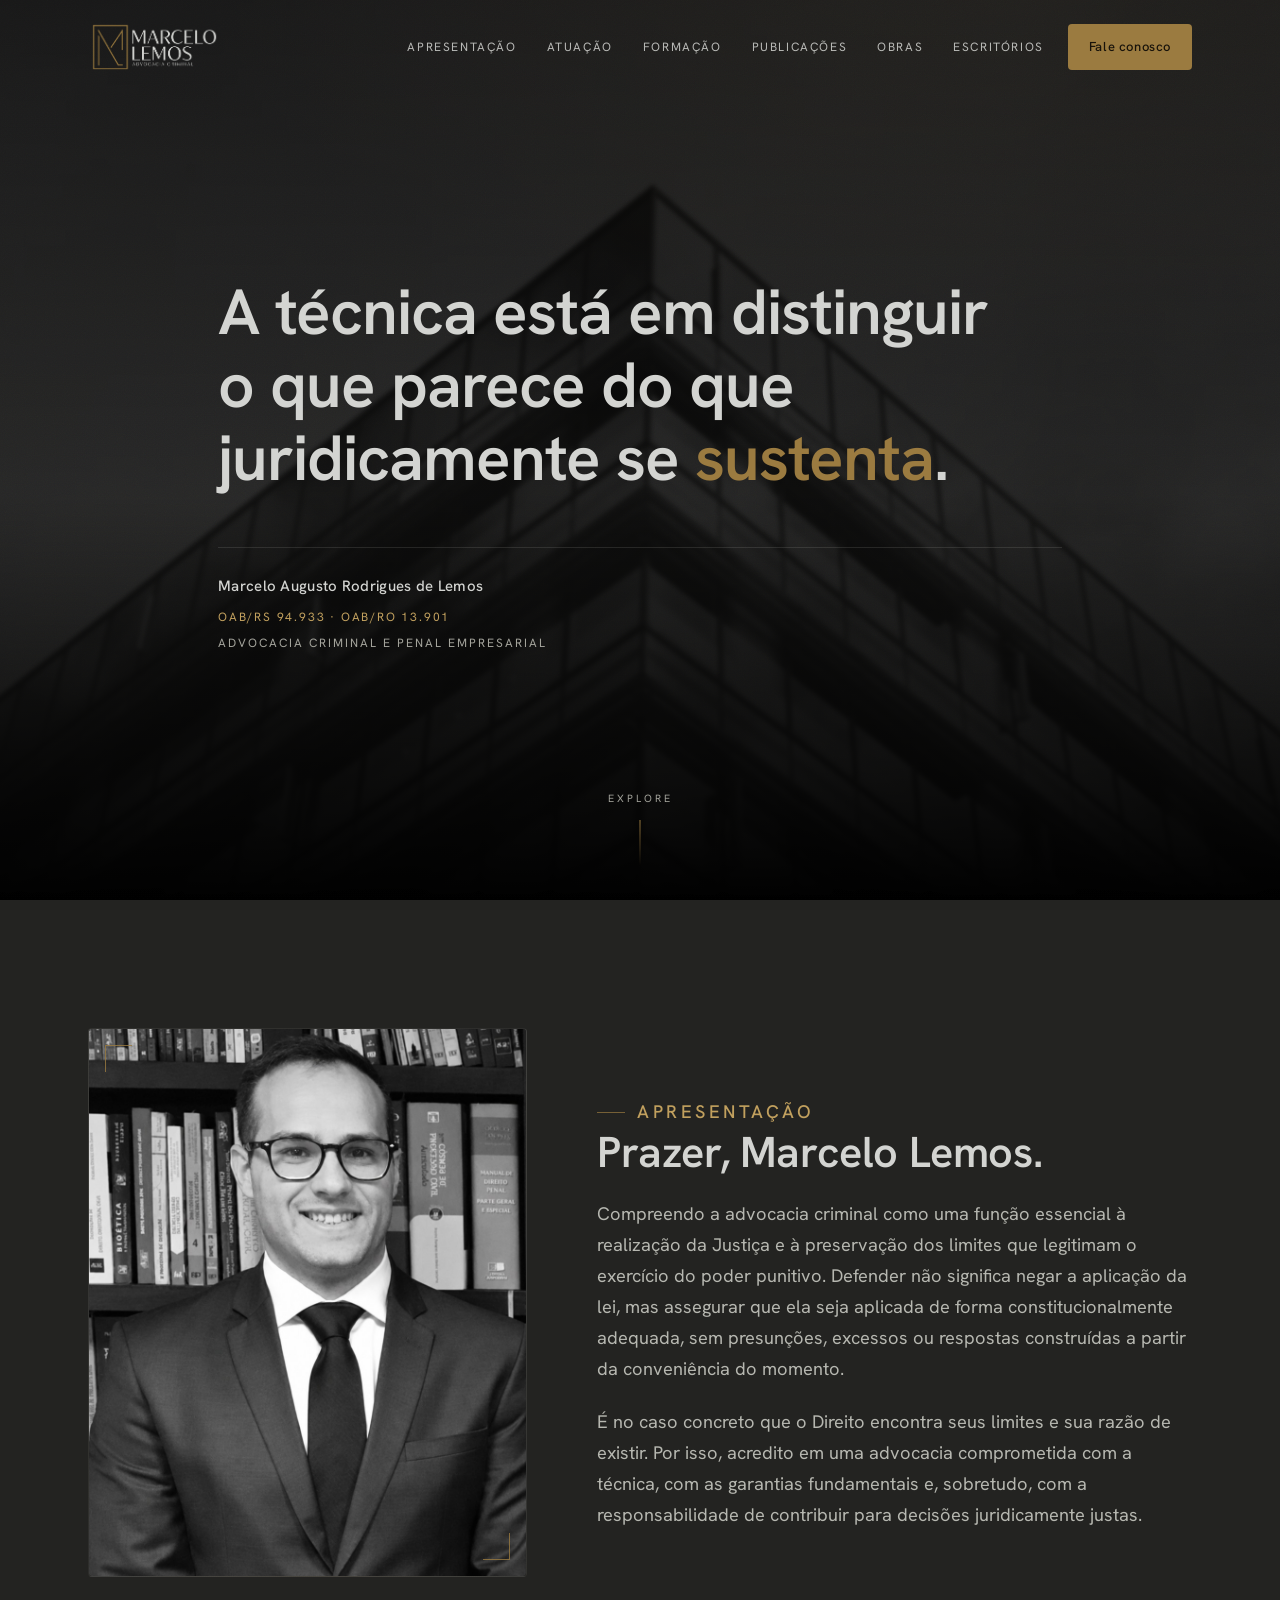
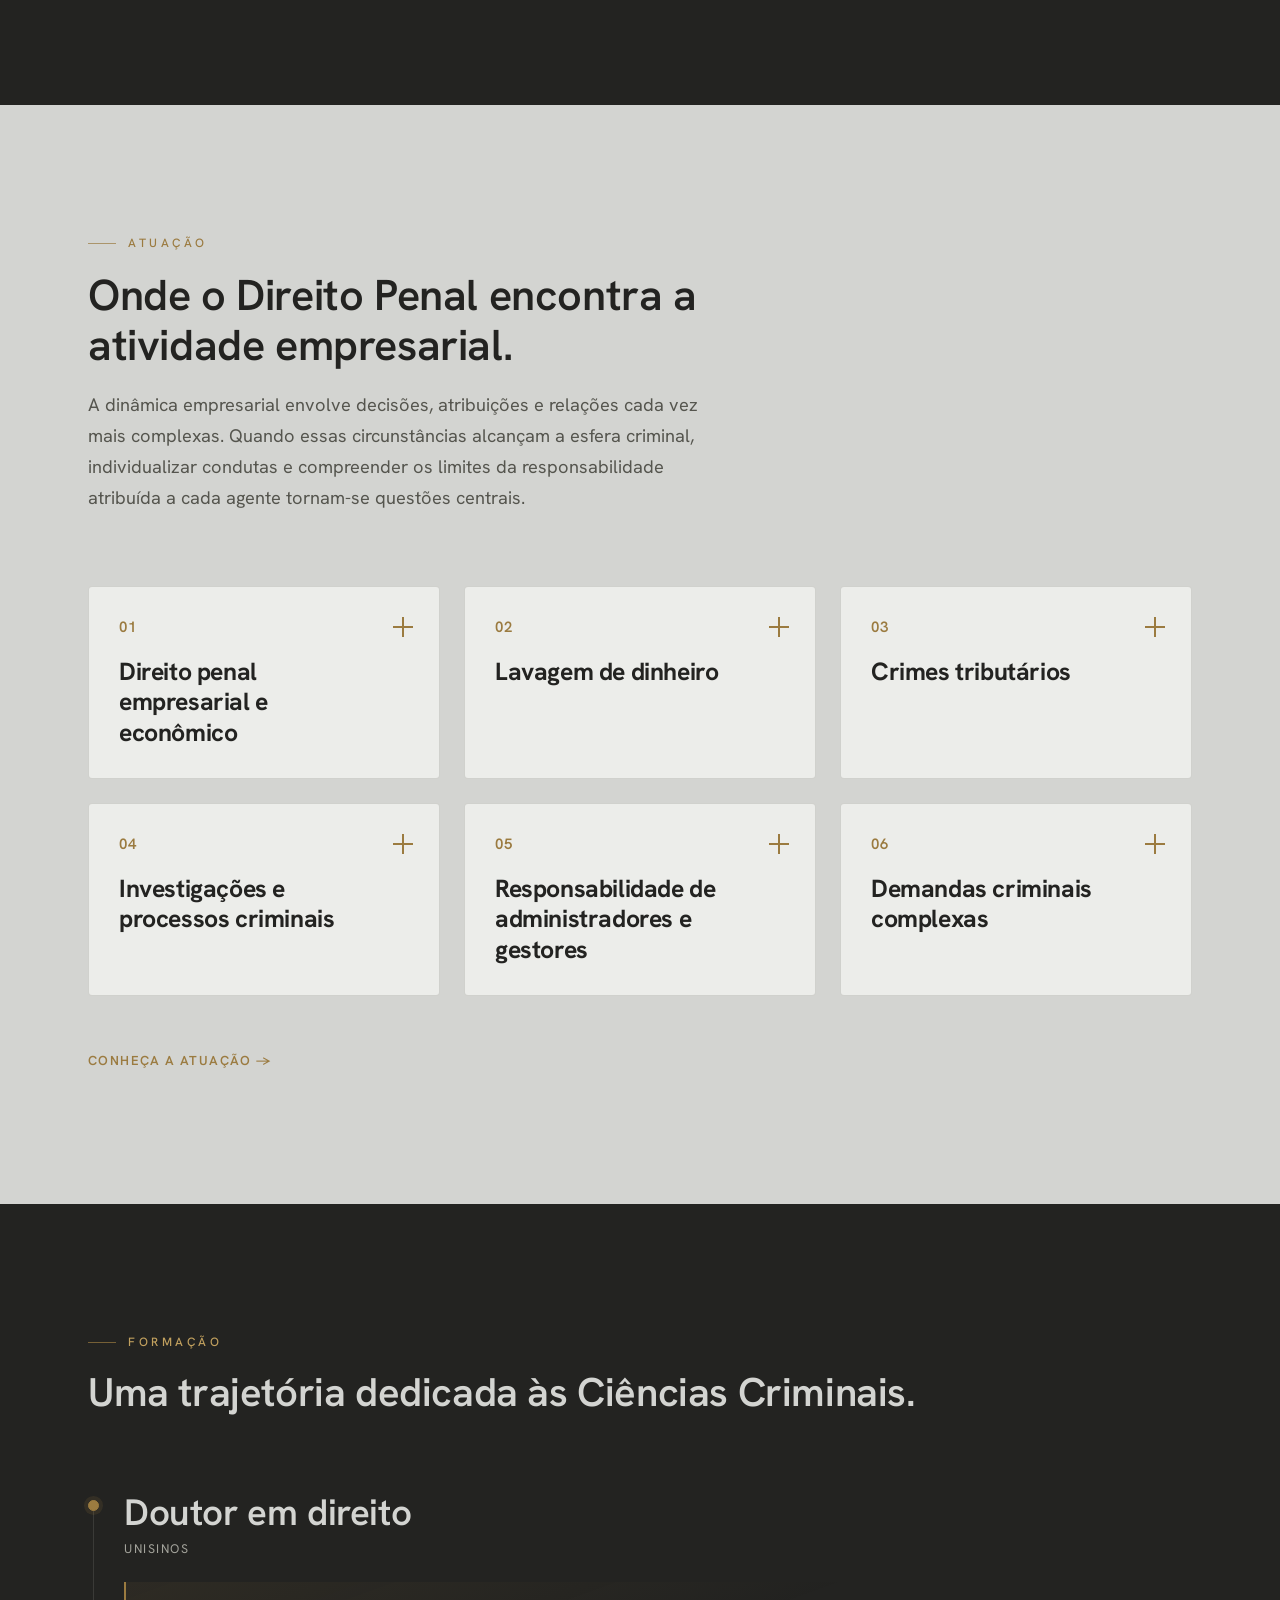
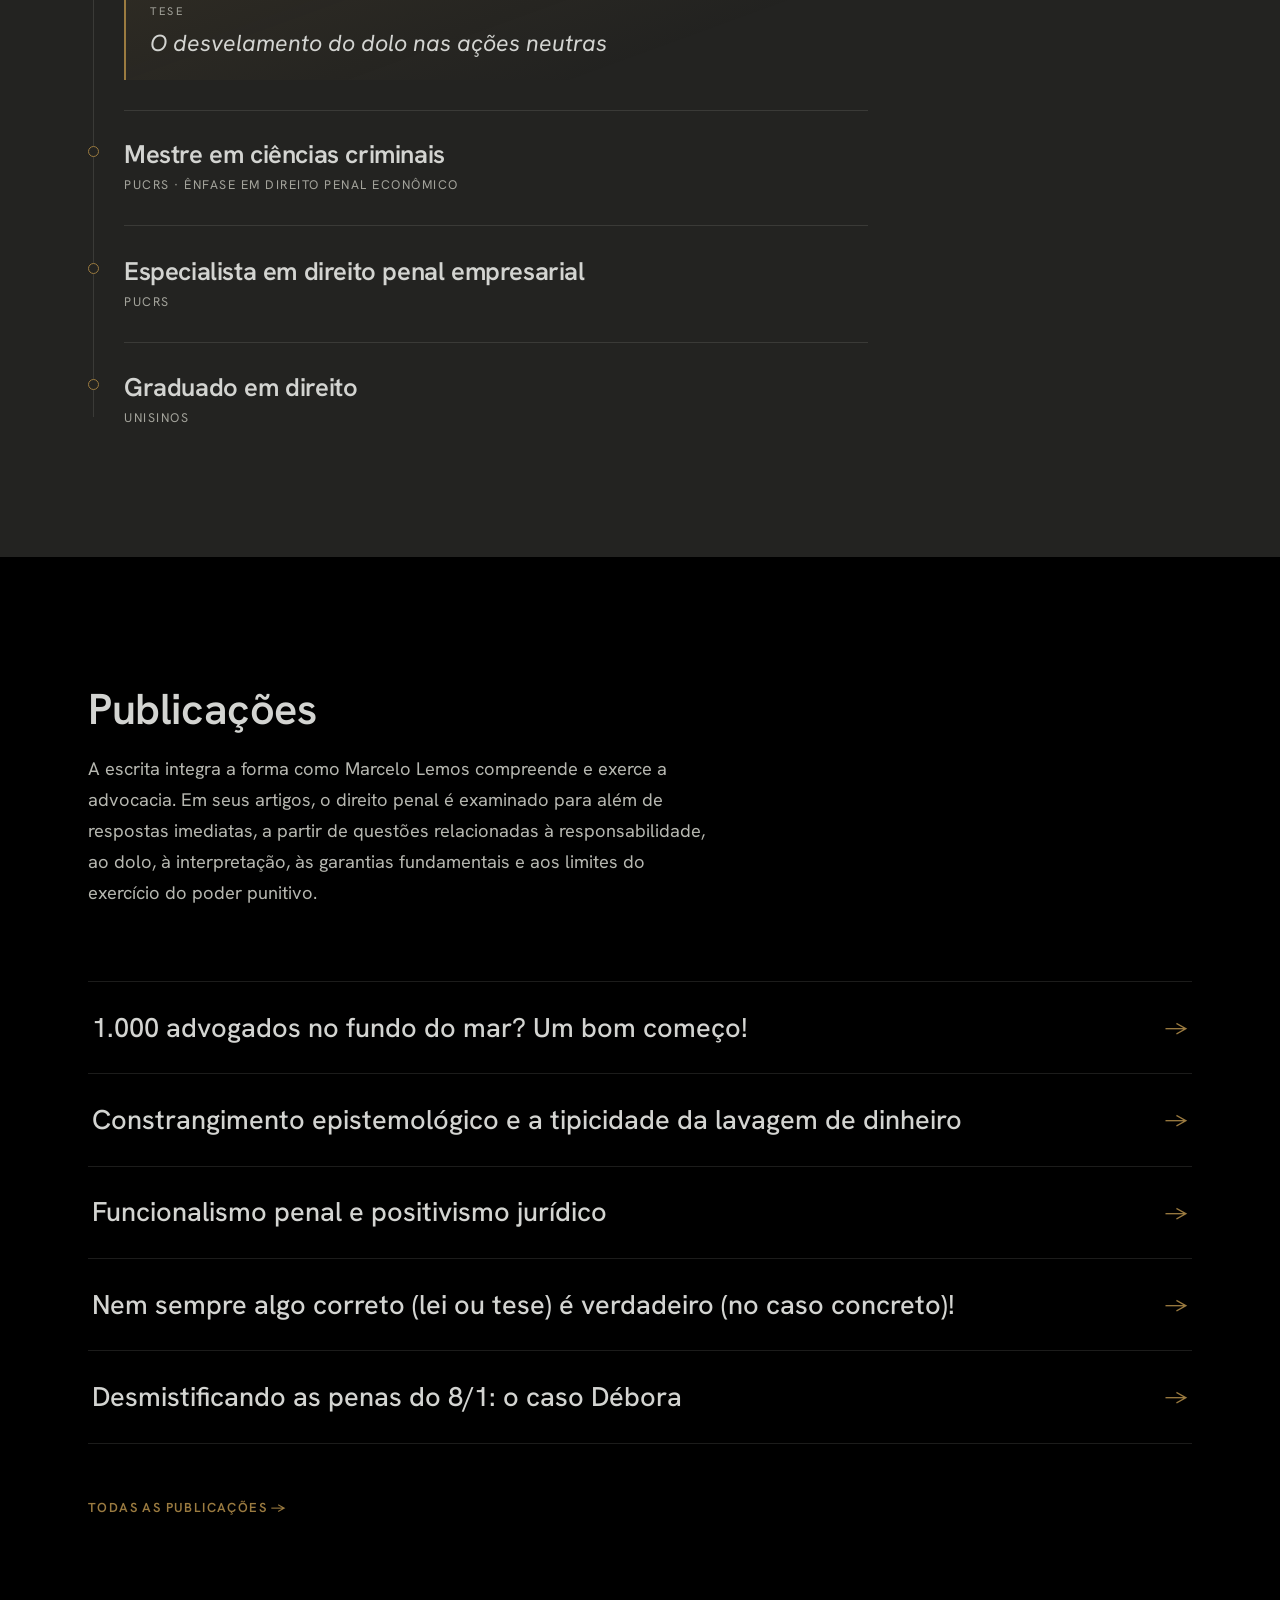
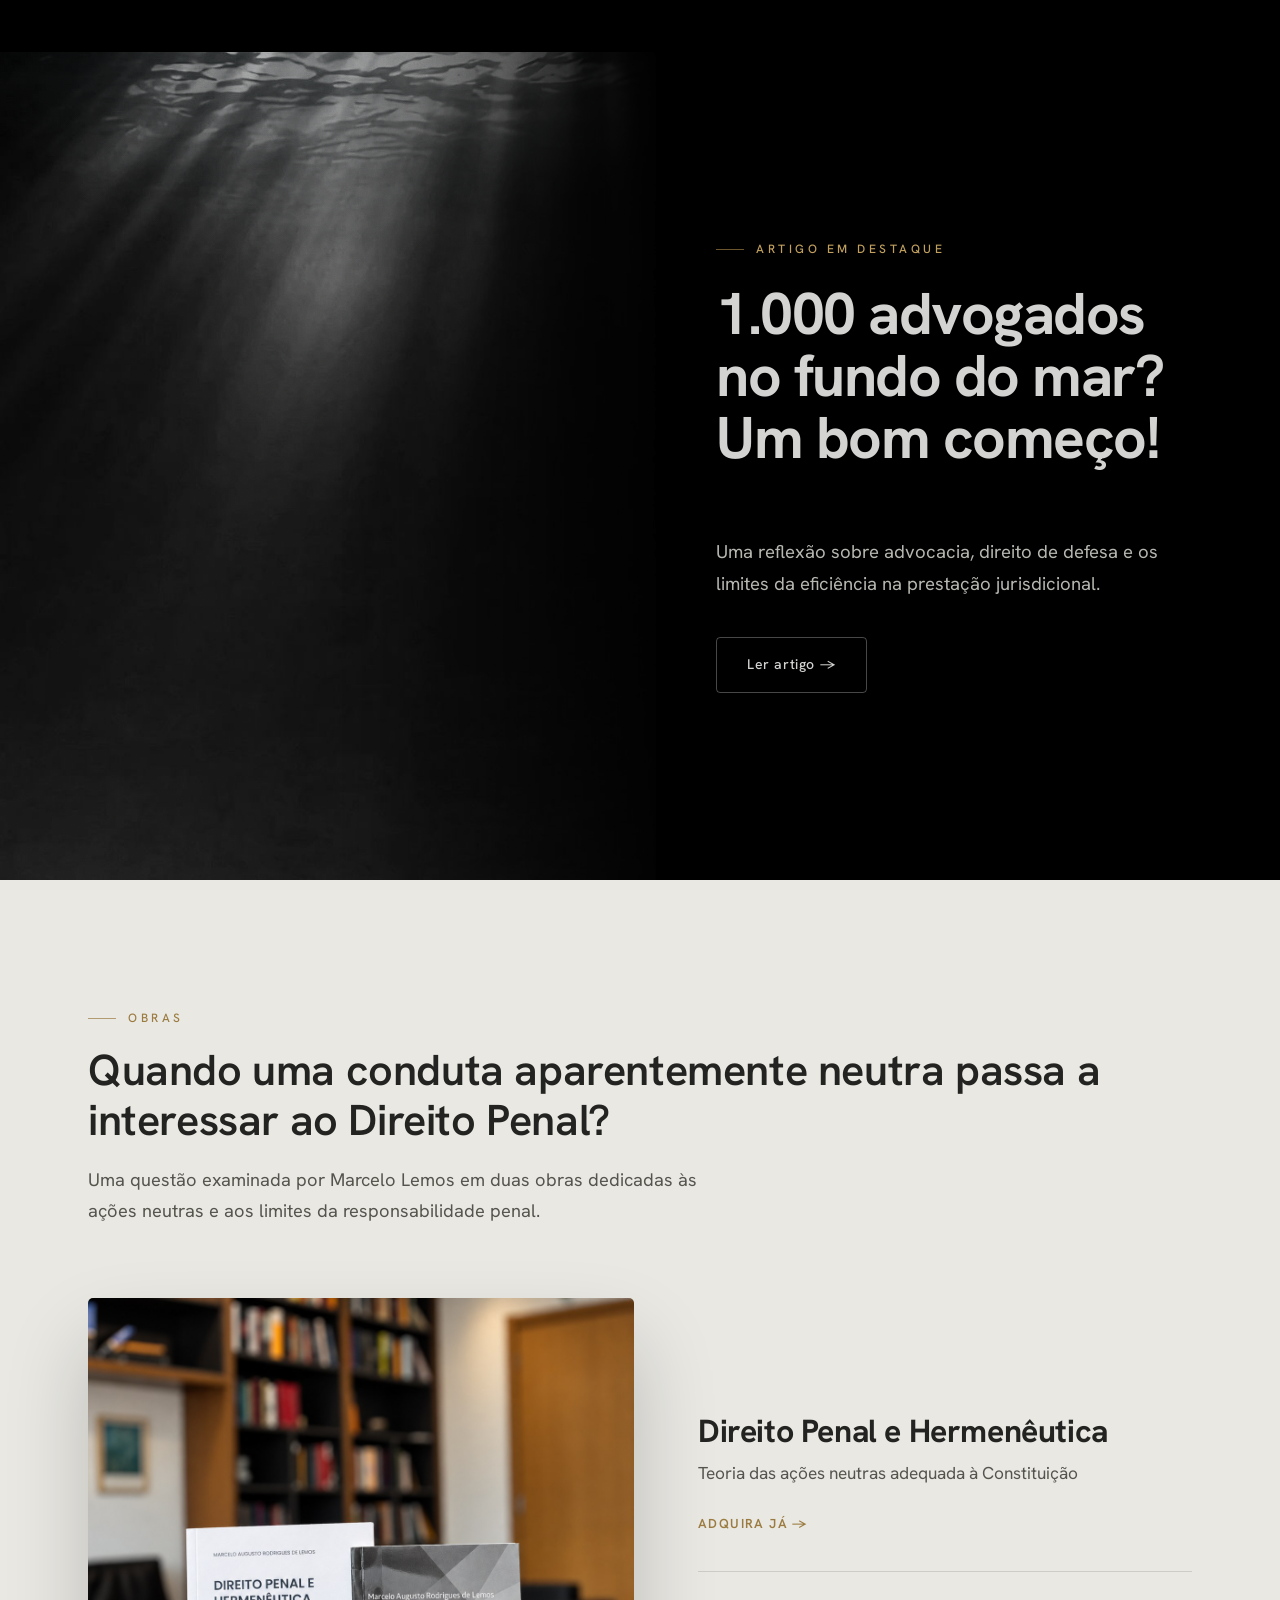
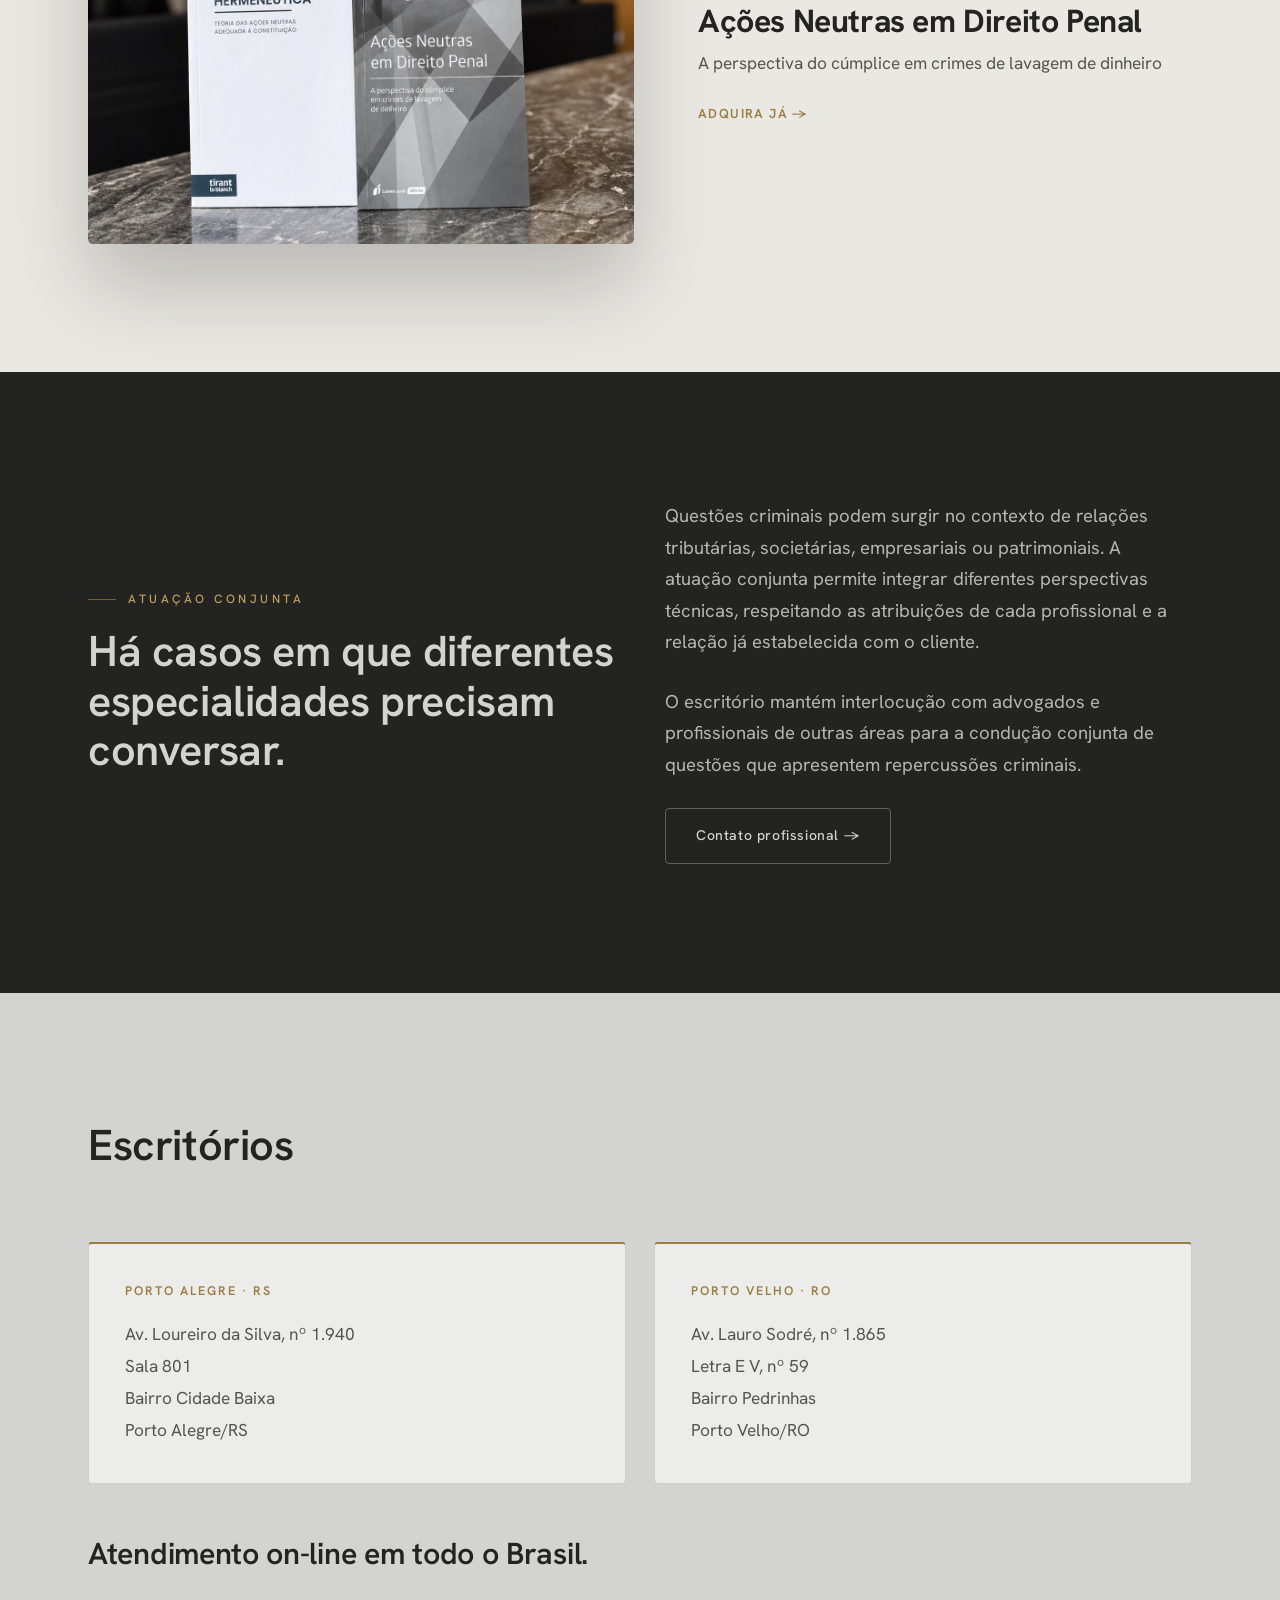
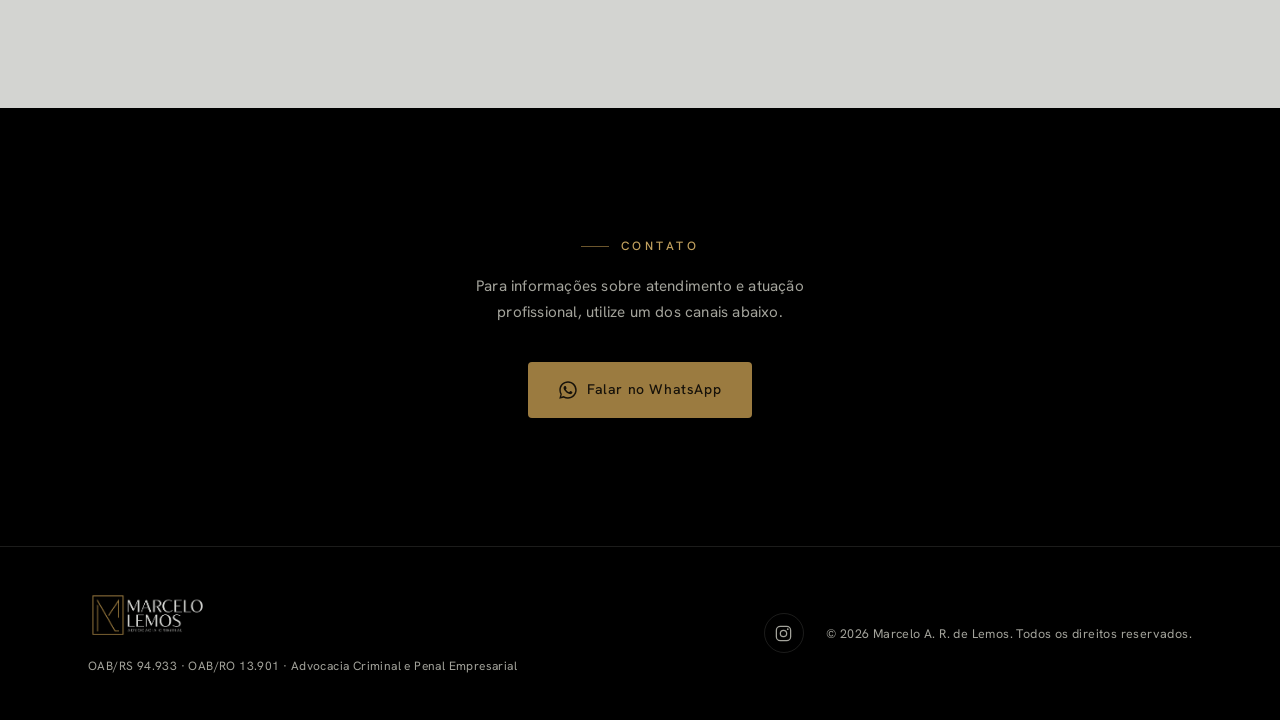
==== index.html @ 41a777de "Add Instagram button to footer on all pages Co-Authored-By: Claude Opus 4.8 <noreply@anthropic.com> " ====
<!DOCTYPE html>
<html lang="pt-BR">
<head>
  <meta charset="UTF-8" />
  <meta name="viewport" content="width=device-width, initial-scale=1.0" />
  <title>Marcelo A. R. de Lemos — Advocacia Criminal e Penal Empresarial</title>
  <meta name="description" content="Marcelo Augusto Rodrigues de Lemos — Advocacia Criminal e Penal Empresarial. OAB/RS 94.933 · OAB/RO 13.901." />
  <meta name="author" content="Marcelo Augusto Rodrigues de Lemos" />
  <meta property="og:type" content="website" />
  <meta property="og:locale" content="pt_BR" />
  <meta property="og:title" content="Marcelo A. R. de Lemos — Advocacia Criminal e Penal Empresarial" />
  <meta property="og:description" content="A técnica está em distinguir o que parece do que juridicamente se sustenta." />

  <link rel="preconnect" href="https://fonts.googleapis.com" />
  <link rel="preconnect" href="https://fonts.gstatic.com" crossorigin />
  <link href="https://fonts.googleapis.com/css2?family=Hanken+Grotesk:ital,wght@0,300;0,400;0,500;0,600;0,700;0,800;1,400;1,500&display=swap" rel="stylesheet" />
  <link rel="stylesheet" href="styles.css" />
</head>
<body>
  <a class="skip-link" href="#apresentacao">Pular para o conteúdo</a>

  <!-- HEADER -->
  <header class="site-header" id="topo" data-header>
    <div class="wrap header-inner">
      <a class="brand" href="#topo" aria-label="Marcelo A. R. de Lemos — Advocacia Criminal e Penal Empresarial">
        <img class="brand-logo" src="images/logo.png" alt="Marcelo A. R. de Lemos — Advocacia Criminal e Penal Empresarial" />
      </a>
      <nav class="site-nav" aria-label="Navegação principal">
        <a href="#apresentacao">Apresentação</a>
        <a href="#atuacao">Atuação</a>
        <a href="#formacao">Formação</a>
        <a href="#publicacoes">Publicações</a>
        <a href="#obras">Obras</a>
        <a href="#escritorios">Escritórios</a>
      </nav>
      <a class="btn btn-gold btn-sm header-cta" href="#contato">Fale conosco</a>
      <button class="nav-toggle" data-nav-toggle aria-label="Abrir menu" aria-expanded="false">
        <span></span><span></span><span></span>
      </button>
    </div>
    <nav class="mobile-nav" data-mobile-nav aria-label="Menu">
      <a href="#apresentacao">Apresentação</a>
      <a href="#atuacao">Atuação</a>
      <a href="#formacao">Formação</a>
      <a href="#publicacoes">Publicações</a>
      <a href="#obras">Obras</a>
      <a href="#escritorios">Escritórios</a>
      <a href="#contato" class="mobile-cta">Fale conosco</a>
    </nav>
  </header>

  <main>
    <!-- 01 — HOME / HERO -->
    <section class="hero">
      <div class="hero-photo" aria-hidden="true"></div>
      <div class="wrap hero-inner hero-inner--editorial">
        <h1 class="hero-title hero-phrase" data-reveal>
          A técnica está em distinguir<br />
          o que parece do que<br />
          juridicamente se <span class="accent">sustenta</span>.
        </h1>
        <div class="hero-signature" data-reveal>
          <p class="hero-name">Marcelo Augusto Rodrigues de Lemos</p>
          <p class="hero-oab">OAB/RS 94.933 · OAB/RO 13.901</p>
          <p class="hero-area">Advocacia Criminal e Penal Empresarial</p>
        </div>
      </div>
      <a class="hero-scroll" href="#apresentacao" aria-label="Rolar para baixo">
        <span>Explore</span>
        <span class="hero-scroll-line" aria-hidden="true"></span>
      </a>
    </section>

    <!-- 02 — APRESENTAÇÃO -->
    <section class="section section-dark section-apresentacao" id="apresentacao">
      <div class="wrap grid-about">
        <div class="about-media" data-reveal>
          <div class="portrait">
            <img class="portrait-img" src="images/retrato.jpg" alt="Marcelo A. R. de Lemos" loading="lazy" onerror="this.remove()" />
            <span class="portrait-mark">ML</span>
            <span class="portrait-tag">Marcelo A. R. de Lemos</span>
          </div>
        </div>
        <div class="about-copy" data-reveal>
          <p class="kicker">Apresentação</p>
          <h2>Prazer, Marcelo Lemos.</h2>
          <p>
            Compreendo a advocacia criminal como uma função essencial à realização
            da Justiça e à preservação dos limites que legitimam o exercício do poder
            punitivo. Defender não significa negar a aplicação da lei, mas assegurar
            que ela seja aplicada de forma constitucionalmente adequada, sem
            presunções, excessos ou respostas construídas a partir da conveniência do
            momento.
          </p>
          <p>
            É no caso concreto que o Direito encontra seus limites e sua razão de
            existir. Por isso, acredito em uma advocacia comprometida com a técnica,
            com as garantias fundamentais e, sobretudo, com a responsabilidade de
            contribuir para decisões juridicamente justas.
          </p>
        </div>
      </div>
    </section>

    <!-- 03 — ATUAÇÃO -->
    <section class="section section-light section-atuacao" id="atuacao">
      <div class="wrap">
        <header class="section-head" data-reveal>
          <p class="kicker">Atuação</p>
          <h2>Onde o Direito Penal encontra a atividade empresarial.</h2>
          <p class="section-intro">
            A dinâmica empresarial envolve decisões, atribuições e relações cada vez
            mais complexas. Quando essas circunstâncias alcançam a esfera criminal,
            individualizar condutas e compreender os limites da responsabilidade
            atribuída a cada agente tornam-se questões centrais.
          </p>
        </header>
        <div class="cards cards--territorios">
          <article class="card card--territorio" data-reveal>
            <button class="card-toggle" aria-expanded="false">
              <span class="card-num">01</span>
              <h3>Direito penal empresarial e econômico</h3>
              <span class="card-icon" aria-hidden="true"></span>
            </button>
            <div class="card-desc"><p>Condutas criminais que surgem no ambiente empresarial e nas relações econômicas, com atenção à individualização das responsabilidades.</p></div>
          </article>
          <article class="card card--territorio" data-reveal>
            <button class="card-toggle" aria-expanded="false">
              <span class="card-num">02</span>
              <h3>Lavagem de dinheiro</h3>
              <span class="card-icon" aria-hidden="true"></span>
            </button>
            <div class="card-desc"><p>Os limites do tipo penal e o elemento subjetivo exigidos para a imputação de ocultação ou dissimulação de ativos.</p></div>
          </article>
          <article class="card card--territorio" data-reveal>
            <button class="card-toggle" aria-expanded="false">
              <span class="card-num">03</span>
              <h3>Crimes tributários</h3>
              <span class="card-icon" aria-hidden="true"></span>
            </button>
            <div class="card-desc"><p>Repercussões penais das relações tributárias, observados os pressupostos de tipicidade e a exigibilidade do tributo.</p></div>
          </article>
          <article class="card card--territorio" data-reveal>
            <button class="card-toggle" aria-expanded="false">
              <span class="card-num">04</span>
              <h3>Investigações e processos criminais</h3>
              <span class="card-icon" aria-hidden="true"></span>
            </button>
            <div class="card-desc"><p>Acompanhamento técnico em inquéritos, investigações e ações penais, em todas as suas fases.</p></div>
          </article>
          <article class="card card--territorio" data-reveal>
            <button class="card-toggle" aria-expanded="false">
              <span class="card-num">05</span>
              <h3>Responsabilidade de administradores e gestores</h3>
              <span class="card-icon" aria-hidden="true"></span>
            </button>
            <div class="card-desc"><p>A delimitação da responsabilidade penal de quem ocupa posições de decisão e de gestão.</p></div>
          </article>
          <article class="card card--territorio" data-reveal>
            <button class="card-toggle" aria-expanded="false">
              <span class="card-num">06</span>
              <h3>Demandas criminais complexas</h3>
              <span class="card-icon" aria-hidden="true"></span>
            </button>
            <div class="card-desc"><p>Casos que exigem leitura dogmática apurada e a articulação entre diferentes áreas do Direito.</p></div>
          </article>
        </div>
        <p class="section-cta" data-reveal><a class="link-cta" href="#contato">Conheça a atuação →</a></p>
      </div>
    </section>

    <!-- 04 — FORMAÇÃO -->
    <section class="section section-dark section-formacao" id="formacao">
      <div class="wrap">
        <header class="section-head" data-reveal>
          <p class="kicker">Formação</p>
          <h2>Uma trajetória dedicada às Ciências Criminais.</h2>
        </header>
        <div class="formacao-timeline">
          <article class="fm-row fm-row--main" data-reveal>
            <span class="fm-node" aria-hidden="true"></span>
            <div class="fm-content">
              <h3>Doutor em direito</h3>
              <p class="fm-inst">Unisinos</p>
              <div class="fm-tese">
                <span class="fm-tese-label">Tese</span>
                <p>O desvelamento do dolo nas ações neutras</p>
              </div>
            </div>
          </article>
          <article class="fm-row" data-reveal>
            <span class="fm-node" aria-hidden="true"></span>
            <div class="fm-content">
              <h3>Mestre em ciências criminais</h3>
              <p class="fm-inst">PUCRS · Ênfase em direito penal econômico</p>
            </div>
          </article>
          <article class="fm-row" data-reveal>
            <span class="fm-node" aria-hidden="true"></span>
            <div class="fm-content">
              <h3>Especialista em direito penal empresarial</h3>
              <p class="fm-inst">PUCRS</p>
            </div>
          </article>
          <article class="fm-row" data-reveal>
            <span class="fm-node" aria-hidden="true"></span>
            <div class="fm-content">
              <h3>Graduado em direito</h3>
              <p class="fm-inst">Unisinos</p>
            </div>
          </article>
        </div>
      </div>
    </section>

    <!-- 05 — PUBLICAÇÕES -->
    <section class="section section-black section-publicacoes" id="publicacoes">
      <div class="wrap">
        <header class="section-head section-head--wide" data-reveal>
          <h2>Publicações</h2>
          <p class="section-intro">
            A escrita integra a forma como Marcelo Lemos compreende e exerce a
            advocacia. Em seus artigos, o direito penal é examinado para além de
            respostas imediatas, a partir de questões relacionadas à responsabilidade,
            ao dolo, à interpretação, às garantias fundamentais e aos limites do
            exercício do poder punitivo.
          </p>
        </header>
        <ul class="pub-list" data-reveal>
          <li>
            <a href="leitura.html?a=fundo-do-mar">
              <span class="pub-title">1.000 advogados no fundo do mar? Um bom começo!</span>
              <span class="pub-arrow" aria-hidden="true">→</span>
            </a>
          </li>
          <li>
            <a href="artigo.html">
              <span class="pub-title">Constrangimento epistemológico e a tipicidade da lavagem de dinheiro</span>
              <span class="pub-arrow" aria-hidden="true">→</span>
            </a>
          </li>
          <li>
            <a href="leitura.html?a=funcionalismo">
              <span class="pub-title">Funcionalismo penal e positivismo jurídico</span>
              <span class="pub-arrow" aria-hidden="true">→</span>
            </a>
          </li>
          <li>
            <a href="leitura.html?a=verdade-caso-concreto">
              <span class="pub-title">Nem sempre algo correto (lei ou tese) é verdadeiro (no caso concreto)!</span>
              <span class="pub-arrow" aria-hidden="true">→</span>
            </a>
          </li>
          <li>
            <a href="leitura.html?a=penas-8-1">
              <span class="pub-title">Desmistificando as penas do 8/1: o caso Débora</span>
              <span class="pub-arrow" aria-hidden="true">→</span>
            </a>
          </li>
        </ul>
        <p class="section-cta" data-reveal><a class="link-cta" href="publicacoes.html">Todas as publicações →</a></p>
      </div>
    </section>

    <!-- 06 — ARTIGO EM DESTAQUE -->
    <section class="deepsea" id="artigo-destaque" aria-label="Artigo em destaque">
      <div class="deepsea-photo" aria-hidden="true"></div>
      <div class="deepsea-grain" aria-hidden="true"></div>
      <div class="deepsea-content">
        <div class="deepsea-inner">
          <p class="kicker" data-reveal>Artigo em destaque</p>
          <h2 class="deepsea-title" data-reveal>
            1.000 advogados<br />no fundo do mar?<br />Um bom começo!
          </h2>
          <p class="deepsea-authors" data-reveal>Marcelo Augusto Rodrigues de Lemos · Lenio Luiz Streck</p>
          <p class="deepsea-text" data-reveal>
            Uma reflexão sobre advocacia, direito de defesa e os limites da eficiência
            na prestação jurisdicional.
          </p>
          <a class="btn btn-outline-light" href="leitura.html?a=fundo-do-mar" data-reveal>Ler artigo →</a>
        </div>
      </div>
    </section>

    <!-- 07 — OBRAS -->
    <section class="section section-obras" id="obras">
      <div class="wrap">
        <header class="section-head" data-reveal>
          <p class="kicker">Obras</p>
          <h2>Quando uma conduta aparentemente neutra passa a interessar ao Direito Penal?</h2>
          <p class="section-intro">
            Uma questão examinada por Marcelo Lemos em duas obras dedicadas às ações
            neutras e aos limites da responsabilidade penal.
          </p>
        </header>
        <div class="obras-feature">
          <div class="obras-photo" data-reveal>
            <img src="images/obras.jpg" alt="Livros de Marcelo Lemos: Direito Penal e Hermenêutica e Ações Neutras em Direito Penal" loading="lazy" />
          </div>
          <div class="obras-books" data-reveal>
            <article class="obra-item">
              <h3>Direito Penal e Hermenêutica</h3>
              <p class="obra-sub">Teoria das ações neutras adequada à Constituição</p>
              <a class="link-cta" href="#contato">Adquira já →</a>
            </article>
            <article class="obra-item">
              <h3>Ações Neutras em Direito Penal</h3>
              <p class="obra-sub">A perspectiva do cúmplice em crimes de lavagem de dinheiro</p>
              <a class="link-cta" href="#contato">Adquira já →</a>
            </article>
          </div>
        </div>
      </div>
    </section>

    <!-- 08 — ATUAÇÃO CONJUNTA -->
    <section class="section section-dark section-conjunta" id="atuacao-conjunta">
      <div class="wrap parcerias-inner">
        <div data-reveal>
          <p class="kicker">Atuação conjunta</p>
          <h2>Há casos em que diferentes especialidades precisam conversar.</h2>
        </div>
        <div class="parcerias-copy" data-reveal>
          <p>
            Questões criminais podem surgir no contexto de relações tributárias,
            societárias, empresariais ou patrimoniais. A atuação conjunta permite
            integrar diferentes perspectivas técnicas, respeitando as atribuições de
            cada profissional e a relação já estabelecida com o cliente.
          </p>
          <p>
            O escritório mantém interlocução com advogados e profissionais de outras
            áreas para a condução conjunta de questões que apresentem repercussões
            criminais.
          </p>
          <a class="btn btn-outline-light" href="#contato">Contato profissional →</a>
        </div>
      </div>
    </section>

    <!-- 09 — ESCRITÓRIOS -->
    <section class="section section-light section-escritorios" id="escritorios">
      <div class="wrap">
        <header class="section-head" data-reveal>
          <h2>Escritórios</h2>
        </header>
        <div class="escritorios-grid">
          <article class="escritorio" data-reveal>
            <p class="escritorio-city">Porto Alegre · RS</p>
            <address>
              Av. Loureiro da Silva, nº 1.940<br />
              Sala 801<br />
              Bairro Cidade Baixa<br />
              Porto Alegre/RS
            </address>
          </article>
          <article class="escritorio" data-reveal>
            <p class="escritorio-city">Porto Velho · RO</p>
            <address>
              Av. Lauro Sodré, nº 1.865<br />
              Letra E V, nº 59<br />
              Bairro Pedrinhas<br />
              Porto Velho/RO
            </address>
          </article>
        </div>
        <p class="escritorios-online" data-reveal>Atendimento on-line em todo o Brasil.</p>
      </div>
    </section>

    <!-- 10 — CONTATO -->
    <section class="section section-black section-contato" id="contato">
      <div class="wrap contato-final">
        <p class="kicker" data-reveal>Contato</p>
        <p class="contato-frase" data-reveal>
          Para informações sobre atendimento e atuação profissional, utilize um dos
          canais abaixo.
        </p>
        <a class="btn btn-gold btn-whatsapp" href="#" data-reveal>
          <svg viewBox="0 0 32 32" fill="currentColor" aria-hidden="true"><path d="M16 .5C7.44.5.5 7.44.5 16c0 2.82.74 5.57 2.15 8L.36 31.64l7.83-2.05A15.44 15.44 0 0 0 16 31.5C24.56 31.5 31.5 24.56 31.5 16S24.56.5 16 .5Zm0 28.34c-2.46 0-4.87-.66-6.98-1.9l-.5-.3-4.64 1.22 1.24-4.53-.33-.52A12.8 12.8 0 0 1 3.16 16c0-7.08 5.76-12.84 12.84-12.84 3.43 0 6.65 1.34 9.08 3.76A12.76 12.76 0 0 1 28.84 16c0 7.08-5.76 12.84-12.84 12.84Zm7.04-9.62c-.39-.19-2.28-1.12-2.63-1.25-.35-.13-.61-.19-.87.2-.26.38-1 1.24-1.22 1.5-.22.25-.45.29-.83.1-.39-.2-1.63-.6-3.1-1.92-1.15-1.02-1.92-2.29-2.15-2.67-.22-.39-.02-.6.17-.79.18-.17.39-.45.58-.68.2-.23.26-.39.39-.65.13-.26.06-.49-.03-.68-.1-.19-.87-2.1-1.19-2.87-.31-.75-.63-.65-.87-.66l-.74-.01c-.26 0-.68.1-1.03.48-.35.39-1.35 1.32-1.35 3.22s1.38 3.74 1.58 4c.19.26 2.72 4.15 6.59 5.82.92.4 1.64.63 2.2.81.92.29 1.76.25 2.42.15.74-.11 2.28-.93 2.6-1.83.32-.9.32-1.67.23-1.83-.09-.16-.35-.26-.74-.45Z"/></svg>
          Falar no WhatsApp
        </a>
      </div>
    </section>
  </main>

  <footer class="site-footer">
    <div class="wrap footer-inner">
      <div class="footer-brand">
        <img class="footer-logo" src="images/logo.png" alt="Marcelo A. R. de Lemos — Advocacia Criminal e Penal Empresarial" />
        <p class="footer-role">OAB/RS 94.933 · OAB/RO 13.901 · Advocacia Criminal e Penal Empresarial</p>
      </div>
      <div class="footer-meta">
        <a class="footer-ig" href="#" aria-label="Instagram" target="_blank" rel="noopener">
          <svg viewBox="0 0 24 24" fill="none" stroke="currentColor" stroke-width="1.6"><rect x="3" y="3" width="18" height="18" rx="5"/><circle cx="12" cy="12" r="4"/><circle cx="17.4" cy="6.6" r="1.1" fill="currentColor" stroke="none"/></svg>
        </a>
        <p class="footer-legal">© <span id="ano"></span> Marcelo A. R. de Lemos. Todos os direitos reservados.</p>
      </div>
    </div>
  </footer>

  <script src="main.js"></script>
</body>
</html>
---- styles.css ----
/* ===========================================================
   Marcelo A. R. de Lemos — Advocacia Criminal
   Dark editorial / luxury legal landing
   =========================================================== */

:root {
  /* Paleta da marca: #000000 #232321 #343432 #a3a39b #d3d4d1 + dourado #9b7b40 */
  --black: #000000;
  --bg: #232321;
  --bg-2: #1b1b19;
  --panel: #343432;
  --cream: #d3d4d1;       /* fundo das seções claras */
  --cream-2: #c6c7c3;
  --card-light: #ecedea;  /* cards sobre fundo claro */
  --ink: #232321;         /* texto sobre claro */
  --ink-soft: #55554e;    /* texto secundário sobre claro */
  --gold: #9b7b40;
  --gold-soft: #c1a05e;
  --on-dark: #d3d4d1;     /* texto/títulos sobre escuro */
  --on-dark-2: #b6b7b0;   /* corpo de texto sobre escuro */
  --on-dark-mut: #a3a39b; /* rótulos/secundário sobre escuro */
  --line-d: rgba(211, 212, 209, 0.13);
  --line-l: rgba(35, 35, 33, 0.14);

  /* Substituta gratuita próxima da Codec Pro — trocar por Codec Pro quando licenciada */
  --serif: "Hanken Grotesk", system-ui, -apple-system, Segoe UI, Roboto, sans-serif;
  --body: "Hanken Grotesk", system-ui, -apple-system, Segoe UI, Roboto, sans-serif;
  --ui: "Hanken Grotesk", system-ui, -apple-system, Segoe UI, Roboto, sans-serif;

  --wrap: 1160px;
  --radius: 4px;
  --ease: cubic-bezier(0.22, 1, 0.36, 1);
}

* { box-sizing: border-box; }
html { scroll-behavior: smooth; }
body {
  margin: 0;
  font-family: var(--body);
  background: var(--cream);
  color: var(--ink);
  line-height: 1.7;
  font-size: 18px;
  -webkit-font-smoothing: antialiased;
  text-rendering: optimizeLegibility;
}
img { max-width: 100%; display: block; }

h1, h2, h3 { font-family: var(--serif); font-weight: 700; line-height: 1.1; margin: 0; letter-spacing: -0.4px; }

a { color: inherit; text-decoration: none; }

.wrap { width: 100%; max-width: var(--wrap); margin: 0 auto; padding-inline: 28px; }

.skip-link { position: absolute; left: -999px; top: 0; background: var(--gold); color: #1a1200; padding: 10px 16px; z-index: 200; font-family: var(--ui); }
.skip-link:focus { left: 8px; top: 8px; }

.kicker {
  font-family: var(--ui); font-size: 12px; font-weight: 500;
  letter-spacing: 3.5px; text-transform: uppercase; color: var(--gold);
  margin: 0 0 18px; display: flex; align-items: center; gap: 12px;
}
.kicker::before { content: ""; width: 28px; height: 1px; background: var(--gold); opacity: 0.7; }

/* ---------- Buttons ---------- */
.btn {
  display: inline-flex; align-items: center; justify-content: center;
  font-family: var(--ui); font-weight: 500; font-size: 14px; letter-spacing: 0.6px;
  padding: 15px 30px; border-radius: var(--radius); cursor: pointer;
  border: 1px solid transparent; transition: all 0.25s var(--ease); white-space: nowrap;
}
.btn-sm { padding: 11px 20px; font-size: 13px; }
.btn-gold { background: var(--gold); color: #17120a; }
.btn-gold:hover { background: var(--gold-soft); transform: translateY(-2px); }
.btn-outline-light { border-color: rgba(255, 255, 255, 0.28); color: var(--on-dark); }
.btn-outline-light:hover { border-color: var(--gold); color: var(--on-dark); }
.btn-outline-dark { border-color: var(--ink); color: var(--ink); }
.btn-outline-dark:hover { background: var(--ink); color: var(--cream); }

/* ---------- Header ---------- */
.site-header {
  position: fixed; top: 0; left: 0; right: 0; z-index: 100;
  transition: background 0.3s var(--ease), border-color 0.3s var(--ease), padding 0.3s var(--ease);
  border-bottom: 1px solid transparent;
}
.site-header[data-scrolled] {
  background: rgba(20, 20, 19, 0.86);
  backdrop-filter: blur(12px);
  border-bottom-color: var(--line-d);
}
.header-inner { display: flex; align-items: center; gap: 24px; padding-block: 20px; }
.site-header[data-scrolled] .header-inner { padding-block: 14px; }

.brand { display: flex; align-items: center; gap: 13px; margin-right: auto; }
.brand-logo { height: 54px; width: auto; display: block; transition: height 0.3s var(--ease); }
.site-header[data-scrolled] .brand-logo { height: 44px; }
.brand-mark {
  display: inline-flex; align-items: center; justify-content: center;
  width: 42px; height: 42px; border: 1px solid var(--gold); border-radius: 3px;
  font-family: var(--serif); font-weight: 700; font-size: 18px; color: var(--gold); letter-spacing: 1px;
}
.brand-text { display: flex; flex-direction: column; line-height: 1.2; }
.brand-name { font-family: var(--serif); font-size: 20px; font-weight: 600; color: var(--on-dark); }
.brand-role { font-family: var(--ui); font-size: 10px; letter-spacing: 2.5px; text-transform: uppercase; color: var(--gold); }

.site-nav { display: flex; gap: 30px; }
.site-nav a {
  font-family: var(--ui); font-size: 12px; letter-spacing: 1.6px; text-transform: uppercase;
  color: var(--on-dark); opacity: 0.85; padding: 6px 0; position: relative; transition: opacity 0.2s;
}
.site-nav a::after { content: ""; position: absolute; left: 0; bottom: 0; width: 0; height: 1px; background: var(--gold); transition: width 0.25s var(--ease); }
.site-nav a:hover { opacity: 1; }
.site-nav a:hover::after { width: 100%; }

.nav-toggle { display: none; flex-direction: column; gap: 5px; background: none; border: 0; cursor: pointer; padding: 6px; }
.nav-toggle span { width: 24px; height: 2px; background: var(--on-dark); transition: transform 0.25s, opacity 0.2s; }
.mobile-nav { display: none; }

/* ---------- Hero ---------- */
.hero {
  position: relative; overflow: hidden;
  background: radial-gradient(120% 90% at 80% -10%, rgba(155, 123, 64, 0.14), transparent 55%),
              linear-gradient(180deg, #000000 0%, #232321 100%);
  color: var(--on-dark);
  min-height: 100svh; display: flex; align-items: center;
  padding: 150px 0 120px;
}
.hero-photo {
  position: absolute; inset: 0; z-index: 0; pointer-events: none;
  background-image: url("images/hero-bg.jpg");
  background-size: cover; background-position: center; background-repeat: no-repeat;
  opacity: 0.24; filter: grayscale(1) contrast(1.02) blur(2px);
  transform: scale(1.1); transform-origin: center;
}
/* Grão sutil sobre o hero — disfarça a baixa resolução e dá textura */
.hero::after {
  content: ""; position: absolute; inset: 0; z-index: 1; pointer-events: none; opacity: 0.5;
  background-image: url("data:image/svg+xml,%3Csvg xmlns='http://www.w3.org/2000/svg' width='160' height='160'%3E%3Cfilter id='n'%3E%3CfeTurbulence type='fractalNoise' baseFrequency='0.9' numOctaves='2' stitchTiles='stitch'/%3E%3C/filter%3E%3Crect width='100%25' height='100%25' filter='url(%23n)' opacity='0.4'/%3E%3C/svg%3E");
  mix-blend-mode: overlay;
}
.hero::before {
  content: ""; position: absolute; inset: 0; z-index: 1;
  background:
    linear-gradient(180deg, rgba(0,0,0,0.5) 0%, rgba(0,0,0,0.4) 55%, #000000 100%);
  pointer-events: none;
}
.hero-inner { position: relative; z-index: 2; max-width: 820px; }
.eyebrow {
  font-family: var(--ui); font-size: 12.5px; letter-spacing: 4px; text-transform: uppercase;
  color: var(--gold-soft); margin: 0 0 30px;
}

/* Indicador de rolagem */
.hero-scroll {
  position: absolute; left: 50%; bottom: 34px; transform: translateX(-50%); z-index: 3;
  display: flex; flex-direction: column; align-items: center; gap: 12px;
  font-family: var(--ui); font-size: 10.5px; letter-spacing: 3px; text-transform: uppercase;
  color: var(--on-dark-mut);
}
.hero-scroll:hover { color: var(--gold); }
.hero-scroll-line { width: 1px; height: 46px; background: linear-gradient(var(--gold), transparent); position: relative; overflow: hidden; }
.hero-scroll-line::after { content: ""; position: absolute; top: -50%; left: 0; width: 100%; height: 50%; background: var(--gold); animation: scrollCue 2.2s var(--ease) infinite; }
@keyframes scrollCue { 0% { transform: translateY(0); } 100% { transform: translateY(300%); } }
.hero-title { font-size: clamp(2.8rem, 8vw, 5.6rem); font-weight: 700; letter-spacing: -1.5px; line-height: 1.02; }
.hero-title .accent { color: var(--gold); }
.hero-lede {
  margin: 30px 0 0; max-width: 60ch; font-size: clamp(1.12rem, 2.3vw, 1.42rem);
  color: var(--on-dark-2); line-height: 1.6;
}
.hero-lede strong { color: var(--on-dark); font-weight: 500; }
.hero-actions { margin-top: 40px; display: flex; flex-wrap: wrap; gap: 16px; }
.hero-creds {
  list-style: none; margin: 54px 0 0; padding: 26px 0 0; border-top: 1px solid var(--line-d);
  display: flex; flex-wrap: wrap; gap: 14px 34px;
  font-family: var(--ui); font-size: 13px; letter-spacing: 0.5px; color: var(--on-dark-mut);
}
.hero-creds li { position: relative; padding-left: 20px; }
.hero-creds li::before { content: ""; position: absolute; left: 0; top: 50%; width: 6px; height: 6px; border: 1px solid var(--gold); transform: translateY(-50%) rotate(45deg); }

/* ---------- Trust strip ---------- */
.trust-strip { background: var(--black); border-block: 1px solid var(--line-d); }
.trust-inner {
  display: flex; flex-wrap: wrap; justify-content: center; align-items: center;
  gap: 10px 30px; padding-block: 20px;
  font-family: var(--ui); font-size: 12px; letter-spacing: 2.5px; text-transform: uppercase; color: var(--on-dark-mut);
}
.trust-inner span { position: relative; }
.trust-inner span + span::before { content: "•"; position: absolute; left: -18px; color: var(--gold); opacity: 0.55; }

/* ---------- Section shells ---------- */
.section { padding-block: 128px; }
.section-dark { background: var(--bg); color: var(--on-dark); }
.section-black { background: var(--black); color: var(--on-dark); }
.section-light { background: var(--cream); color: var(--ink); }
.section-dark .kicker, .section-black .kicker { color: var(--gold-soft); }
.section-head { max-width: 700px; margin-bottom: 72px; }
.section-head h2 { font-size: clamp(2rem, 4.4vw, 3rem); }
.section-intro { margin: 20px 0 0; color: var(--ink-soft); font-size: 1.14rem; }
.section-dark .section-intro, .section-black .section-intro { color: var(--on-dark-2); }

/* ---------- About ---------- */
.grid-about { display: grid; grid-template-columns: 0.85fr 1.15fr; gap: 70px; align-items: center; }
.about-media { position: relative; }
.portrait {
  position: relative; aspect-ratio: 4 / 5; border: 1px solid var(--line-d);
  background:
    radial-gradient(90% 70% at 50% 20%, rgba(155,123,64,0.14), transparent 60%),
    linear-gradient(160deg, #2b2b29, #141412);
  border-radius: 4px; display: flex; flex-direction: column; align-items: center; justify-content: center; gap: 14px;
  overflow: hidden;
}
.portrait-img { position: absolute; inset: 0; width: 100%; height: 100%; object-fit: cover; z-index: 2; }
.portrait::before, .portrait::after { content: ""; position: absolute; z-index: 3; width: 26px; height: 26px; border: 1px solid var(--gold); opacity: 0.8; }
.portrait::before { top: 16px; left: 16px; border-right: 0; border-bottom: 0; }
.portrait::after { bottom: 16px; right: 16px; border-left: 0; border-top: 0; }
.portrait-mark { font-family: var(--serif); font-size: 72px; font-weight: 600; color: var(--gold); opacity: 0.55; letter-spacing: 2px; }
.portrait-tag { font-family: var(--ui); font-size: 11px; letter-spacing: 3px; text-transform: uppercase; color: var(--on-dark-mut); }
.portrait-badge {
  position: absolute; right: -18px; bottom: 32px; background: var(--gold); color: #17120a;
  padding: 14px 20px; border-radius: 3px; display: flex; flex-direction: column; line-height: 1.1;
  font-family: var(--ui); box-shadow: 0 16px 36px rgba(0,0,0,0.4);
}
.portrait-badge strong { font-size: 11px; letter-spacing: 2px; }
.portrait-badge span { font-size: 18px; font-weight: 600; }
.about-copy h2 { font-size: clamp(2rem, 4.4vw, 3rem); }
.about-copy p { margin: 22px 0 0; color: var(--on-dark-2); font-size: 1.14rem; }
.chips { list-style: none; margin: 34px 0 0; padding: 0; display: flex; flex-wrap: wrap; gap: 10px; }
.chips li { font-family: var(--ui); font-size: 12.5px; letter-spacing: 1px; color: var(--on-dark); border: 1px solid var(--line-d); padding: 8px 15px; border-radius: 40px; }

/* ---------- Cards (Atuação) ---------- */
.cards { display: grid; grid-template-columns: repeat(3, 1fr); gap: 24px; }
.card {
  position: relative; background: var(--card-light); border: 1px solid var(--line-l); border-radius: 4px;
  padding: 40px 32px 34px; transition: transform 0.3s var(--ease), box-shadow 0.3s var(--ease), border-color 0.3s;
  overflow: hidden;
}
.card::before { content: ""; position: absolute; top: 0; left: 0; width: 100%; height: 2px; background: var(--gold); transform: scaleX(0); transform-origin: left; transition: transform 0.35s var(--ease); }
.card:hover { transform: translateY(-6px); box-shadow: 0 26px 50px rgba(20,18,14,0.12); border-color: transparent; }
.card:hover::before { transform: scaleX(1); }
.card-num { font-family: var(--ui); font-size: 15px; font-weight: 600; letter-spacing: 1px; color: var(--gold); }
.card h3 { font-size: 1.6rem; margin: 14px 0 12px; }
.card p { margin: 0; color: var(--ink-soft); font-size: 1.04rem; line-height: 1.6; }

/* ---------- Steps (Método) ---------- */
.steps { list-style: none; margin: 0; padding: 0; display: grid; grid-template-columns: repeat(4, 1fr); gap: 30px; counter-reset: none; }
.step { position: relative; padding-top: 30px; border-top: 1px solid var(--line-d); }
.step-num { font-family: var(--ui); font-size: 40px; font-weight: 700; color: var(--gold); line-height: 1; letter-spacing: -1px; }
.step h3 { font-size: 1.5rem; margin: 16px 0 10px; color: var(--on-dark); }
.step p { margin: 0; color: var(--on-dark-2); font-size: 1.02rem; }

/* ---------- Features (Diferenciais) ---------- */
.features { display: grid; grid-template-columns: repeat(4, 1fr); gap: 28px; }
.feature { padding: 34px 26px; background: var(--card-light); border: 1px solid var(--line-l); border-radius: 4px; transition: transform 0.3s var(--ease), box-shadow 0.3s var(--ease); }
.feature:hover { transform: translateY(-5px); box-shadow: 0 22px 44px rgba(20,18,14,0.1); }
.feature-icon { display: inline-flex; width: 52px; height: 52px; align-items: center; justify-content: center; border: 1px solid var(--gold); border-radius: 50%; color: var(--gold); margin-bottom: 22px; }
.feature-icon svg { width: 26px; height: 26px; }
.feature h3 { font-size: 1.4rem; margin: 0 0 10px; }
.feature p { margin: 0; color: var(--ink-soft); font-size: 1.02rem; line-height: 1.6; }

/* ---------- Expertise ---------- */
.expertise-inner { display: grid; grid-template-columns: 1fr 1fr; gap: 64px; align-items: center; }
.expertise-copy h2 { font-size: clamp(2rem, 4.4vw, 3rem); }
.expertise-copy p { margin: 22px 0 0; color: var(--on-dark-2); font-size: 1.14rem; }
.stats { list-style: none; margin: 0; padding: 0; display: grid; grid-template-columns: 1fr 1fr; gap: 1px; background: var(--line-d); border: 1px solid var(--line-d); }
.stats li { background: var(--black); padding: 32px 28px; display: flex; flex-direction: column; gap: 6px; }
.stats strong { font-family: var(--serif); font-size: 2rem; font-weight: 600; color: var(--gold); }
.stats span { font-family: var(--ui); font-size: 12.5px; letter-spacing: 1px; color: var(--on-dark-mut); text-transform: uppercase; }

/* ---------- Publicação em destaque ---------- */
.feature-article {
  background: var(--card-light); border: 1px solid var(--line-l); border-left: 3px solid var(--gold);
  border-radius: 4px; padding: 48px clamp(28px, 5vw, 60px); max-width: 900px;
}
.fa-meta { display: flex; flex-wrap: wrap; gap: 8px 18px; align-items: center; font-family: var(--ui); font-size: 12.5px; letter-spacing: 1.5px; text-transform: uppercase; color: var(--gold); margin-bottom: 20px; }
.fa-meta time { color: var(--ink-soft); }
.feature-article h3 { font-size: clamp(1.7rem, 3.6vw, 2.5rem); }
.fa-standfirst { margin: 20px 0 0; color: var(--ink-soft); font-size: 1.16rem; }
.fa-quote { margin: 30px 0; padding-left: 24px; border-left: 2px solid var(--gold); font-family: var(--serif); font-style: italic; font-size: clamp(1.4rem, 3vw, 1.9rem); color: var(--ink); line-height: 1.3; }

/* ---------- Parcerias ---------- */
.parcerias-inner { display: grid; grid-template-columns: 1fr 1fr; gap: 50px; align-items: center; }
.parcerias-inner h2 { font-size: clamp(2rem, 4.4vw, 3rem); }
.parcerias-copy p { margin: 0 0 28px; color: var(--on-dark-2); font-size: 1.16rem; }

/* ---------- Contato ---------- */
.contato-inner { display: grid; grid-template-columns: 1fr 1fr; gap: 64px; align-items: start; }
.contato-lead h2 { font-size: clamp(2.1rem, 4.6vw, 3.2rem); }
.contato-sub { margin: 22px 0 0; color: var(--on-dark-2); font-size: 1.14rem; }
.contato-list { list-style: none; margin: 36px 0 0; padding: 0; }
.contato-list li { display: flex; gap: 16px; align-items: baseline; padding: 16px 0; border-top: 1px solid var(--line-d); font-size: 1.08rem; }
.contato-list li span { font-family: var(--ui); font-size: 11px; letter-spacing: 2px; text-transform: uppercase; color: var(--gold); min-width: 90px; }
.contato-list a:hover { color: var(--gold); }

.contato-form { background: var(--panel); border: 1px solid var(--line-d); border-radius: 6px; padding: 36px; display: flex; flex-direction: column; gap: 20px; }
.form-row { display: grid; grid-template-columns: 1fr 1fr; gap: 20px; }
.contato-form label { display: flex; flex-direction: column; gap: 8px; font-family: var(--ui); font-size: 12px; letter-spacing: 1px; text-transform: uppercase; color: var(--on-dark-mut); }
.contato-form input, .contato-form textarea {
  font-family: var(--body); font-size: 16px; color: var(--on-dark);
  background: rgba(255,255,255,0.04); border: 1px solid var(--line-d); border-radius: 3px;
  padding: 13px 15px; resize: vertical; transition: border-color 0.2s;
}
.contato-form input:focus, .contato-form textarea:focus { outline: none; border-color: var(--gold); }
.contato-form .btn { align-self: flex-start; margin-top: 4px; }
.form-note { font-family: var(--ui); font-size: 14px; color: var(--gold-soft); margin: 0; letter-spacing: 0.3px; }

/* ---------- Footer ---------- */
.site-footer { background: #000000; color: var(--on-dark-mut); padding-block: 44px; border-top: 1px solid var(--line-d); }
.footer-inner { display: flex; align-items: center; justify-content: space-between; gap: 24px; flex-wrap: wrap; }
.footer-brand { display: flex; flex-direction: column; align-items: flex-start; gap: 14px; }
.footer-logo { height: 48px; width: auto; display: block; }
.footer-name { margin: 0; font-family: var(--serif); font-size: 19px; color: var(--on-dark); }
.footer-role { margin: 3px 0 0; font-family: var(--ui); font-size: 12px; letter-spacing: 0.4px; color: var(--on-dark-mut); }
.footer-legal { margin: 0; font-family: var(--ui); font-size: 12.5px; letter-spacing: 0.4px; }
.footer-meta { display: flex; align-items: center; gap: 22px; flex-wrap: wrap; }
.footer-ig { display: inline-flex; align-items: center; justify-content: center; width: 40px; height: 40px; border: 1px solid var(--line-d); border-radius: 50%; color: var(--on-dark-mut); transition: color 0.2s, border-color 0.2s; flex-shrink: 0; }
.footer-ig:hover { color: var(--gold); border-color: var(--gold); }
.footer-ig svg { width: 19px; height: 19px; }

/* ---------- Títulos de seção — frases editoriais ---------- */
.section h2,
.about-copy h2, .parcerias-inner h2, .contato-lead h2 {
  font-size: clamp(1.9rem, 3.7vw, 2.7rem);
  font-weight: 600; letter-spacing: -0.4px; line-height: 1.14;
}
.section-intro { max-width: 62ch; }

/* ---------- Reveal animation ---------- */
[data-reveal] {
  opacity: 0; transform: translateY(32px);
  transition: opacity 0.9s var(--ease), transform 0.9s var(--ease);
  transition-delay: var(--rd, 0s); will-change: opacity, transform;
}
[data-reveal].is-in { opacity: 1; transform: none; }
/* Variante para mídia: revela com leve zoom/clip */
.about-media[data-reveal] { transform: translateY(32px) scale(0.98); }
.about-media[data-reveal] .portrait-img { transition: transform 1.4s var(--ease); transform: scale(1.08); }
.about-media[data-reveal].is-in { transform: none; }
.about-media[data-reveal].is-in .portrait-img { transform: scale(1); }

/* ---------- Responsive ---------- */
@media (max-width: 1000px) {
  .cards { grid-template-columns: repeat(2, 1fr); }
  .features, .steps { grid-template-columns: repeat(2, 1fr); }
  .stats { grid-template-columns: repeat(2, 1fr); }
}
@media (max-width: 860px) {
  .site-nav, .header-cta { display: none; }
  .nav-toggle { display: flex; }
  .mobile-nav {
    display: flex; flex-direction: column; gap: 4px; background: rgba(0,0,0,0.96);
    backdrop-filter: blur(12px); border-top: 1px solid var(--line-d); padding: 14px 28px 24px;
    max-height: 0; overflow: hidden; transition: max-height 0.3s var(--ease), padding 0.3s var(--ease);
  }
  .site-header[data-nav-open] { background: rgba(20,20,19,0.94); backdrop-filter: blur(12px); }
  .site-header[data-nav-open] .mobile-nav { max-height: 380px; }
  .mobile-nav a { font-family: var(--ui); font-size: 13px; letter-spacing: 1.4px; text-transform: uppercase; color: var(--on-dark); padding: 14px 0; border-bottom: 1px solid var(--line-d); }
  .mobile-nav .mobile-cta { color: var(--gold); border-bottom: 0; }
  .site-header[data-nav-open] .nav-toggle span:nth-child(1) { transform: translateY(7px) rotate(45deg); }
  .site-header[data-nav-open] .nav-toggle span:nth-child(2) { opacity: 0; }
  .site-header[data-nav-open] .nav-toggle span:nth-child(3) { transform: translateY(-7px) rotate(-45deg); }

  .grid-about { grid-template-columns: 1fr; gap: 40px; }
  .about-media { max-width: 380px; }
  .expertise-inner, .parcerias-inner, .contato-inner { grid-template-columns: 1fr; gap: 40px; }
  .hero { padding-top: 150px; }
}
@media (max-width: 560px) {
  body { font-size: 17px; }
  .section { padding-block: 84px; }
  .wrap { padding-inline: 20px; }
  .cards, .features, .steps, .stats, .form-row { grid-template-columns: 1fr; }
  .hero { padding: 128px 0 96px; }
  .hero-actions { flex-direction: column; align-items: stretch; }
  .hero-actions .btn { width: 100%; }
  .hero-scroll { display: none; }
  .brand-logo { height: 42px; }
  .site-header[data-scrolled] .brand-logo { height: 38px; }
  .portrait-badge { right: 12px; }
}
@media (max-height: 700px) {
  .hero-scroll { display: none; }
}
@media (prefers-reduced-motion: reduce) {
  html { scroll-behavior: auto; }
  [data-reveal] { opacity: 1; transform: none; transition: none; }
  .btn:hover, .card:hover, .feature:hover { transform: none; }
  .deepsea-photo::before { animation: none; }
}

/* ===========================================================
   Blocos editoriais adicionais
   =========================================================== */

/* 01 — Hero editorial */
.hero-inner--editorial { max-width: 900px; }
.hero-phrase { font-weight: 600; letter-spacing: -1px; font-size: clamp(2rem, 5.1vw, 4rem); line-height: 1.14; color: var(--on-dark); }
.hero-phrase .accent, .hero-title .accent { color: var(--gold); }
.hero-signature { margin-top: 52px; padding-top: 26px; border-top: 1px solid var(--line-d); }
.hero-name { margin: 0; font-family: var(--ui); font-size: 15px; letter-spacing: 0.3px; color: var(--on-dark); font-weight: 500; }
.hero-oab { margin: 7px 0 0; font-family: var(--ui); font-size: 12px; letter-spacing: 1.8px; text-transform: uppercase; color: var(--gold-soft); }
.hero-area { margin: 6px 0 0; font-family: var(--ui); font-size: 12px; letter-spacing: 2px; text-transform: uppercase; color: var(--on-dark-mut); }

/* CTA de texto (link com seta) */
.section-cta { margin: 48px 0 0; }
.link-cta {
  font-family: var(--ui); font-size: 13px; letter-spacing: 1.4px; text-transform: uppercase;
  color: var(--gold); font-weight: 600; display: inline-flex; align-items: center; gap: 9px;
  border-bottom: 1px solid transparent; padding-bottom: 3px; transition: border-color 0.25s var(--ease), gap 0.25s var(--ease);
}
.link-cta:hover { border-color: var(--gold); gap: 14px; text-decoration: none; }

/* 03 — Atuação: cards como territórios (título + texto ao clicar) */
.card--territorio { padding: 0; }
.card-toggle {
  position: relative; display: flex; flex-direction: column; align-items: flex-start;
  width: 100%; min-height: 150px; padding: 30px 54px 30px 30px;
  background: transparent; border: 0; text-align: left; cursor: pointer; color: inherit; font-family: inherit;
}
.card-toggle:focus-visible { outline: 2px solid var(--gold); outline-offset: -5px; }
.card-toggle h3 { font-size: clamp(1.3rem, 2.1vw, 1.55rem); margin: 20px 0 0; line-height: 1.22; }
.card-icon { position: absolute; top: 30px; right: 26px; width: 20px; height: 20px; }
.card-icon::before, .card-icon::after { content: ""; position: absolute; background: var(--gold); transition: transform 0.3s var(--ease), opacity 0.3s; }
.card-icon::before { top: 9px; left: 0; width: 20px; height: 2px; }
.card-icon::after { left: 9px; top: 0; width: 2px; height: 20px; }
.card--territorio.is-open .card-icon::after { transform: scaleY(0); opacity: 0; }
.card-desc { max-height: 0; overflow: hidden; transition: max-height 0.4s var(--ease); }
.card-desc p { margin: 0; padding: 0 30px 30px; color: var(--ink-soft); font-size: 1rem; line-height: 1.55; }
.card--territorio.is-open .card-desc { max-height: 260px; }

/* 04 — Formação (linha do tempo acadêmica) */
#formacao .section-head { max-width: 940px; }
@media (min-width: 980px) { #formacao .section-head h2 { white-space: nowrap; font-size: clamp(2rem, 3.4vw, 2.5rem); } }
.formacao-timeline { position: relative; max-width: 780px; margin-top: 4px; padding-left: 36px; }
.formacao-timeline::before { content: ""; position: absolute; left: 5px; top: 12px; bottom: 12px; width: 1px; background: var(--line-d); }
.fm-row { position: relative; padding: 30px 0; border-bottom: 1px solid var(--line-d); }
.fm-row:first-child { padding-top: 4px; }
.fm-row:last-child { border-bottom: 0; padding-bottom: 0; }
.fm-node { position: absolute; left: -36px; top: 36px; width: 11px; height: 11px; border-radius: 50%; border: 1px solid var(--gold); background: var(--bg); }
.fm-row:first-child .fm-node { top: 12px; }
.fm-row--main .fm-node { background: var(--gold); box-shadow: 0 0 0 4px rgba(155, 123, 64, 0.15); }
.fm-content h3 { font-size: clamp(1.3rem, 2.2vw, 1.6rem); font-weight: 600; color: var(--on-dark); }
.fm-row--main .fm-content h3 { font-size: clamp(1.7rem, 3.2vw, 2.3rem); }
.fm-inst { margin: 6px 0 0; font-family: var(--ui); font-size: 12.5px; letter-spacing: 1.5px; text-transform: uppercase; color: var(--on-dark-mut); }
.fm-tese { margin-top: 22px; padding: 20px 24px; border-left: 2px solid var(--gold); border-radius: 0 4px 4px 0; background: linear-gradient(160deg, rgba(155, 123, 64, 0.09), transparent 72%); }
.fm-tese-label { display: block; margin-bottom: 8px; font-family: var(--ui); font-size: 11px; letter-spacing: 2.5px; text-transform: uppercase; color: var(--on-dark-mut); }
.fm-tese p { margin: 0; font-style: italic; font-size: clamp(1.15rem, 2.2vw, 1.45rem); line-height: 1.35; color: var(--on-dark); }

/* 05 — Publicações (lista de títulos) */
.section-head--wide { max-width: 780px; }
.pub-list { list-style: none; margin: 8px 0 0; padding: 0; border-top: 1px solid var(--line-d); }
.pub-list li { border-bottom: 1px solid var(--line-d); }
.pub-list a { display: flex; align-items: center; justify-content: space-between; gap: 28px; padding: 28px 4px; color: var(--on-dark); transition: padding 0.32s var(--ease), color 0.2s; }
.pub-list a:hover { padding-left: 14px; text-decoration: none; }
.pub-title { font-size: clamp(1.2rem, 2.6vw, 1.7rem); font-weight: 500; line-height: 1.26; }
.pub-arrow { flex-shrink: 0; color: var(--gold); font-size: 1.3rem; transition: transform 0.32s var(--ease); }
.pub-list a:hover .pub-arrow { transform: translateX(7px); }

/* 06 — Artigo em destaque (foto à esquerda, conteúdo à direita) */
.deepsea { position: relative; overflow: hidden; min-height: 92svh; display: grid; grid-template-columns: 1.05fr 1fr; background: #000000; color: var(--on-dark); }
.deepsea-photo {
  position: relative;
  background:
    url("images/fundo-do-mar.jpg") center / cover no-repeat,
    radial-gradient(120% 90% at 50% -20%, rgba(120, 150, 158, 0.18), transparent 55%),
    linear-gradient(180deg, #05090b 0%, #01060a 50%, #000000 100%);
}
.deepsea-photo::before {
  content: ""; position: absolute; inset: 0; mix-blend-mode: screen;
  background: radial-gradient(100% 60% at 50% -10%, rgba(150, 180, 190, 0.16), transparent 60%);
  animation: seaLight 16s ease-in-out infinite;
}
.deepsea-photo::after {
  content: ""; position: absolute; inset: 0;
  background: linear-gradient(90deg, transparent 52%, rgba(0, 0, 0, 0.9) 100%);
}
@keyframes seaLight { 0%, 100% { opacity: 0.7; } 50% { opacity: 1; } }
.deepsea-grain {
  position: absolute; inset: 0; z-index: 1; pointer-events: none; opacity: 0.28; mix-blend-mode: overlay;
  background-image: url("data:image/svg+xml,%3Csvg xmlns='http://www.w3.org/2000/svg' width='160' height='160'%3E%3Cfilter id='d'%3E%3CfeTurbulence type='fractalNoise' baseFrequency='0.9' numOctaves='2' stitchTiles='stitch'/%3E%3C/filter%3E%3Crect width='100%25' height='100%25' filter='url(%23d)' opacity='0.4'/%3E%3C/svg%3E");
}
.deepsea-content { position: relative; z-index: 2; display: flex; align-items: center; padding: 88px 7vw 88px 60px; }
.deepsea-inner { max-width: 540px; }
.deepsea .kicker { color: var(--gold-soft); }
.deepsea-title { margin: 24px 0 0; font-size: clamp(2.2rem, 4.6vw, 4rem); font-weight: 700; letter-spacing: -1.5px; line-height: 1.05; color: var(--on-dark); }
.deepsea-authors { margin: 30px 0 0; font-family: var(--ui); font-size: 12.5px; letter-spacing: 1.8px; text-transform: uppercase; color: var(--gold-soft); }
.deepsea-text { margin: 16px 0 0; max-width: 46ch; font-size: 1.16rem; color: var(--on-dark-2); }
.deepsea .btn { margin-top: 38px; }
@media (max-width: 860px) {
  .deepsea { grid-template-columns: 1fr; min-height: 0; }
  .deepsea-photo { min-height: 44vh; }
  .deepsea-photo::after { background: linear-gradient(180deg, transparent 55%, #000000 100%); }
  .deepsea-content { padding: 60px 28px 72px; }
}

/* 07 — Obras (fundo off-white) */
.section-obras { background: #e9e8e3; color: var(--ink); }
#obras .section-head { max-width: 1060px; }
.obras-feature { display: grid; grid-template-columns: 1.05fr 0.95fr; gap: 64px; align-items: center; }
.obras-photo { border-radius: 5px; overflow: hidden; box-shadow: 0 44px 84px rgba(0, 0, 0, 0.2); }
.obras-photo img { width: 100%; display: block; }
.obras-books { display: flex; flex-direction: column; }
.obra-item { padding: 32px 0; border-bottom: 1px solid var(--line-l); }
.obra-item:first-child { padding-top: 0; }
.obra-item:last-child { border-bottom: 0; padding-bottom: 0; }
.obra-item h3 { font-size: clamp(1.5rem, 2.6vw, 2rem); }
.obra-sub { margin: 12px 0 20px; color: var(--ink-soft); font-size: 1.08rem; line-height: 1.5; }

/* 09 — Escritórios */
.escritorios-grid { display: grid; grid-template-columns: 1fr 1fr; gap: 28px; }
.escritorio { padding: 36px; border: 1px solid var(--line-l); border-top: 2px solid var(--gold); border-radius: 4px; background: var(--card-light); }
.escritorio-city { margin: 0 0 18px; font-family: var(--ui); font-size: 12.5px; letter-spacing: 2px; text-transform: uppercase; color: var(--gold); font-weight: 600; }
.escritorio address { font-style: normal; font-size: 1.08rem; line-height: 1.85; color: var(--ink-soft); }
.escritorios-online { margin: 44px 0 0; font-size: clamp(1.3rem, 3vw, 1.9rem); font-weight: 600; letter-spacing: -0.3px; color: var(--ink); }

/* 10 — Contato minimalista */
.contato-final { max-width: 620px; margin: 0 auto; text-align: center; }
.contato-final .kicker { justify-content: center; }
.contato-frase { margin: 0 auto 36px; max-width: 44ch; font-size: 0.95rem; line-height: 1.7; color: var(--on-dark-mut); letter-spacing: 0.2px; }
.btn-whatsapp { gap: 10px; }
.btn-whatsapp svg { width: 18px; height: 18px; }

/* Responsivo — blocos editoriais */
@media (max-width: 900px) {
  .obras-feature { grid-template-columns: 1fr; gap: 36px; }
  .escritorios-grid { grid-template-columns: 1fr; }
  .obras-photo { max-width: 460px; }
}
@media (max-width: 560px) {
  .hero-signature { margin-top: 40px; }
  .card--territorio { min-height: 0; }
  .pub-list a { padding: 20px 2px; gap: 18px; }
}
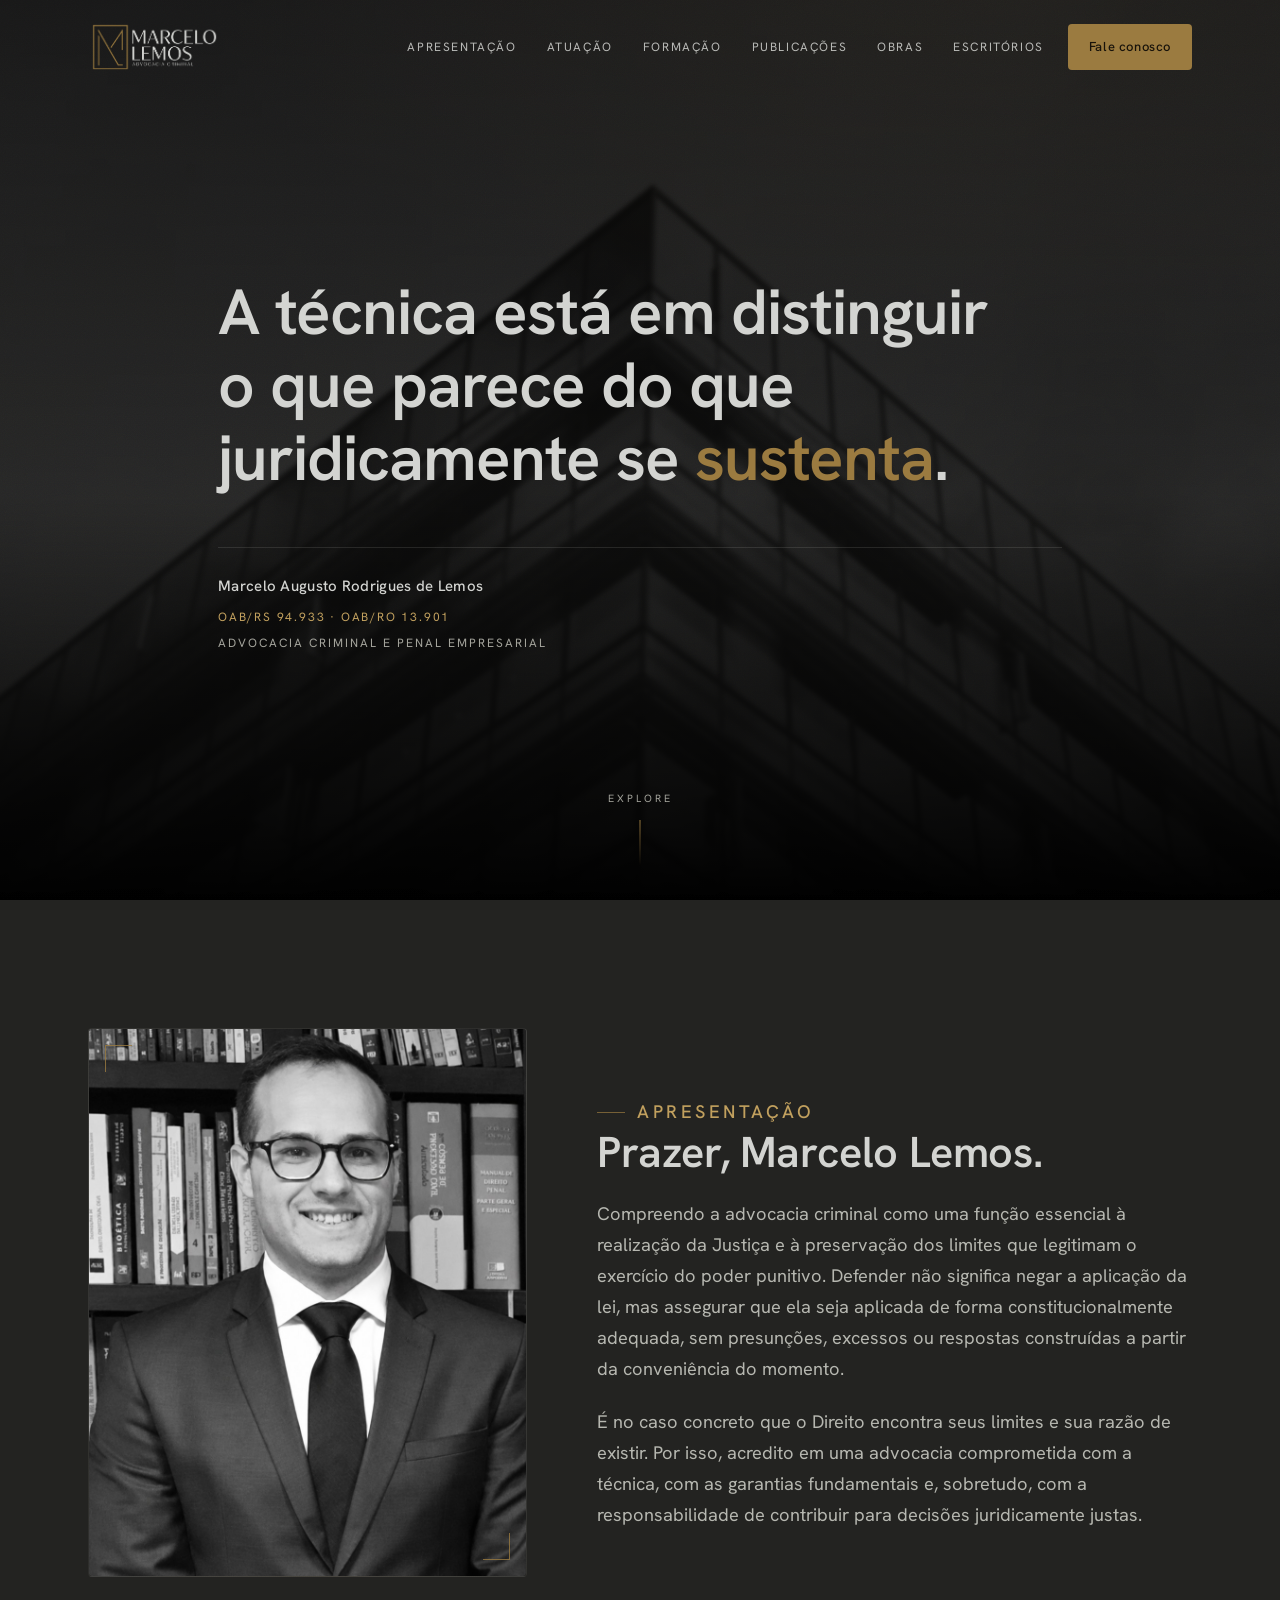
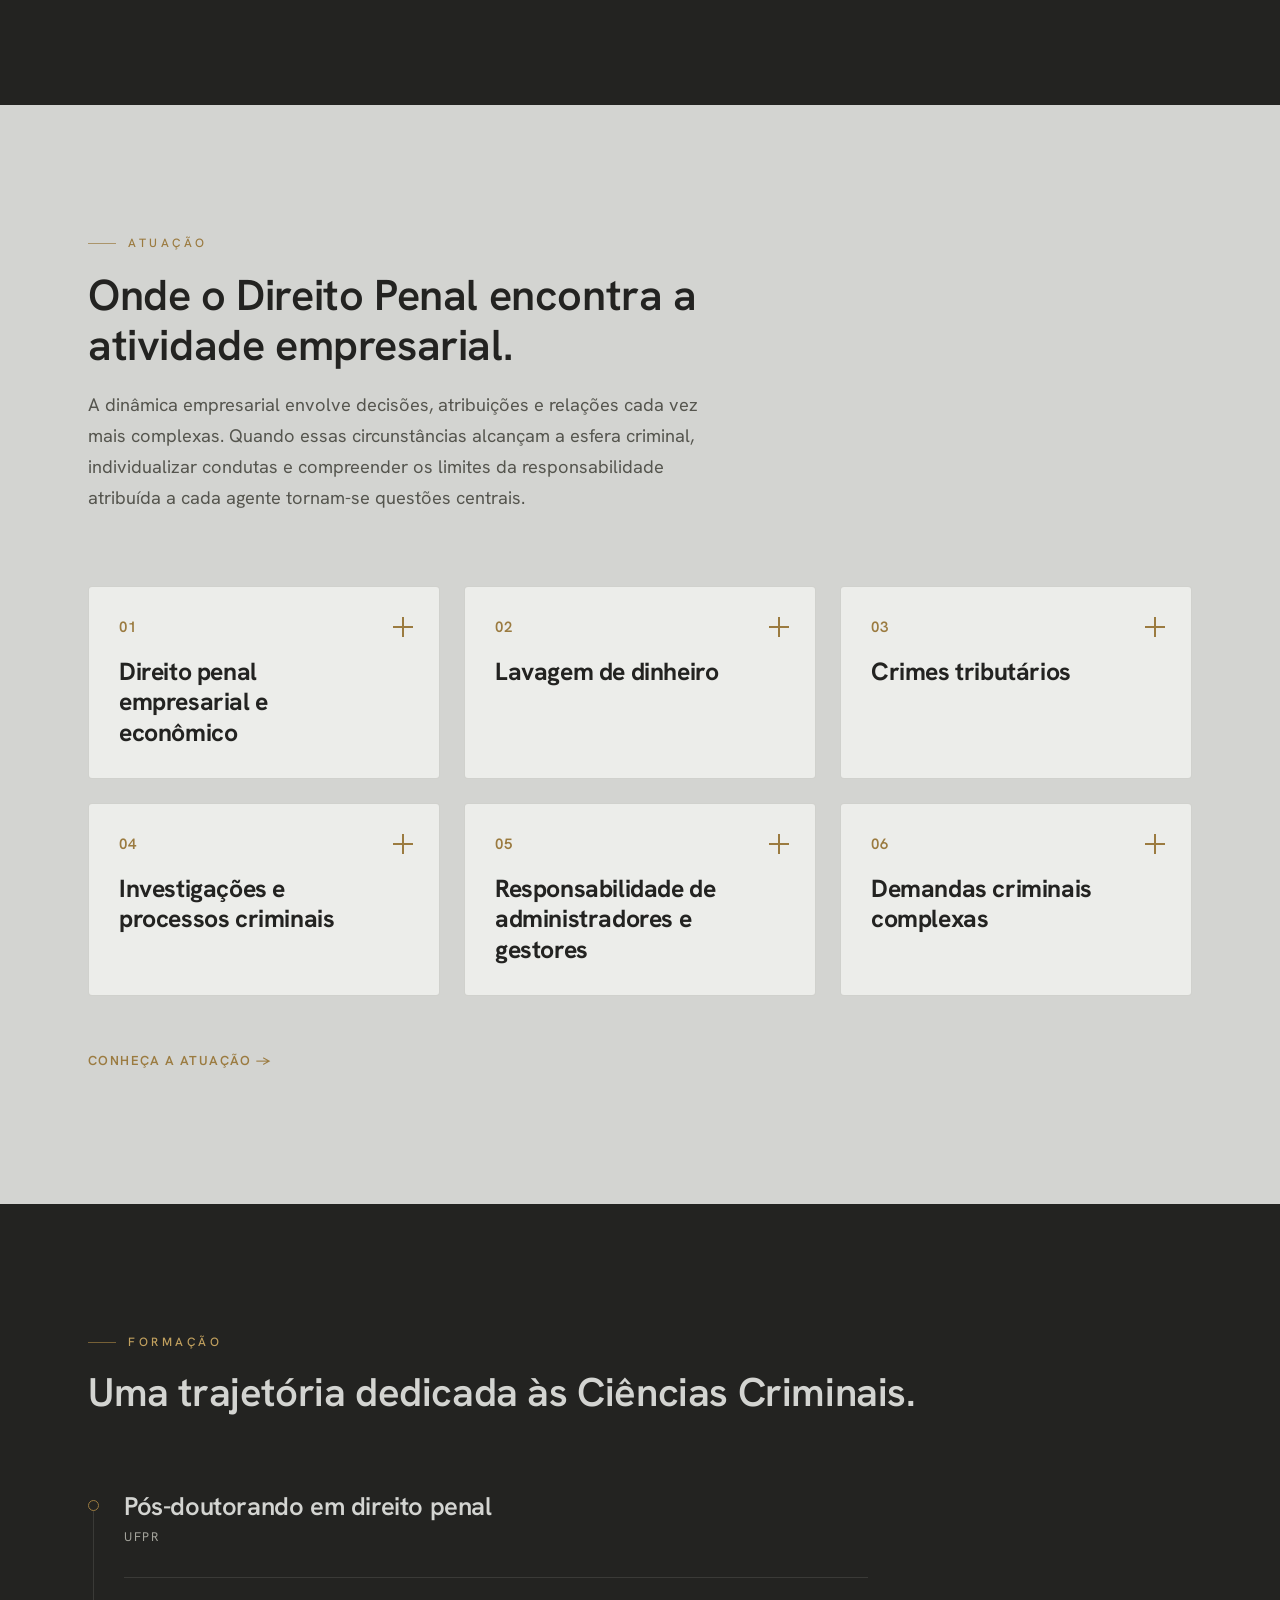
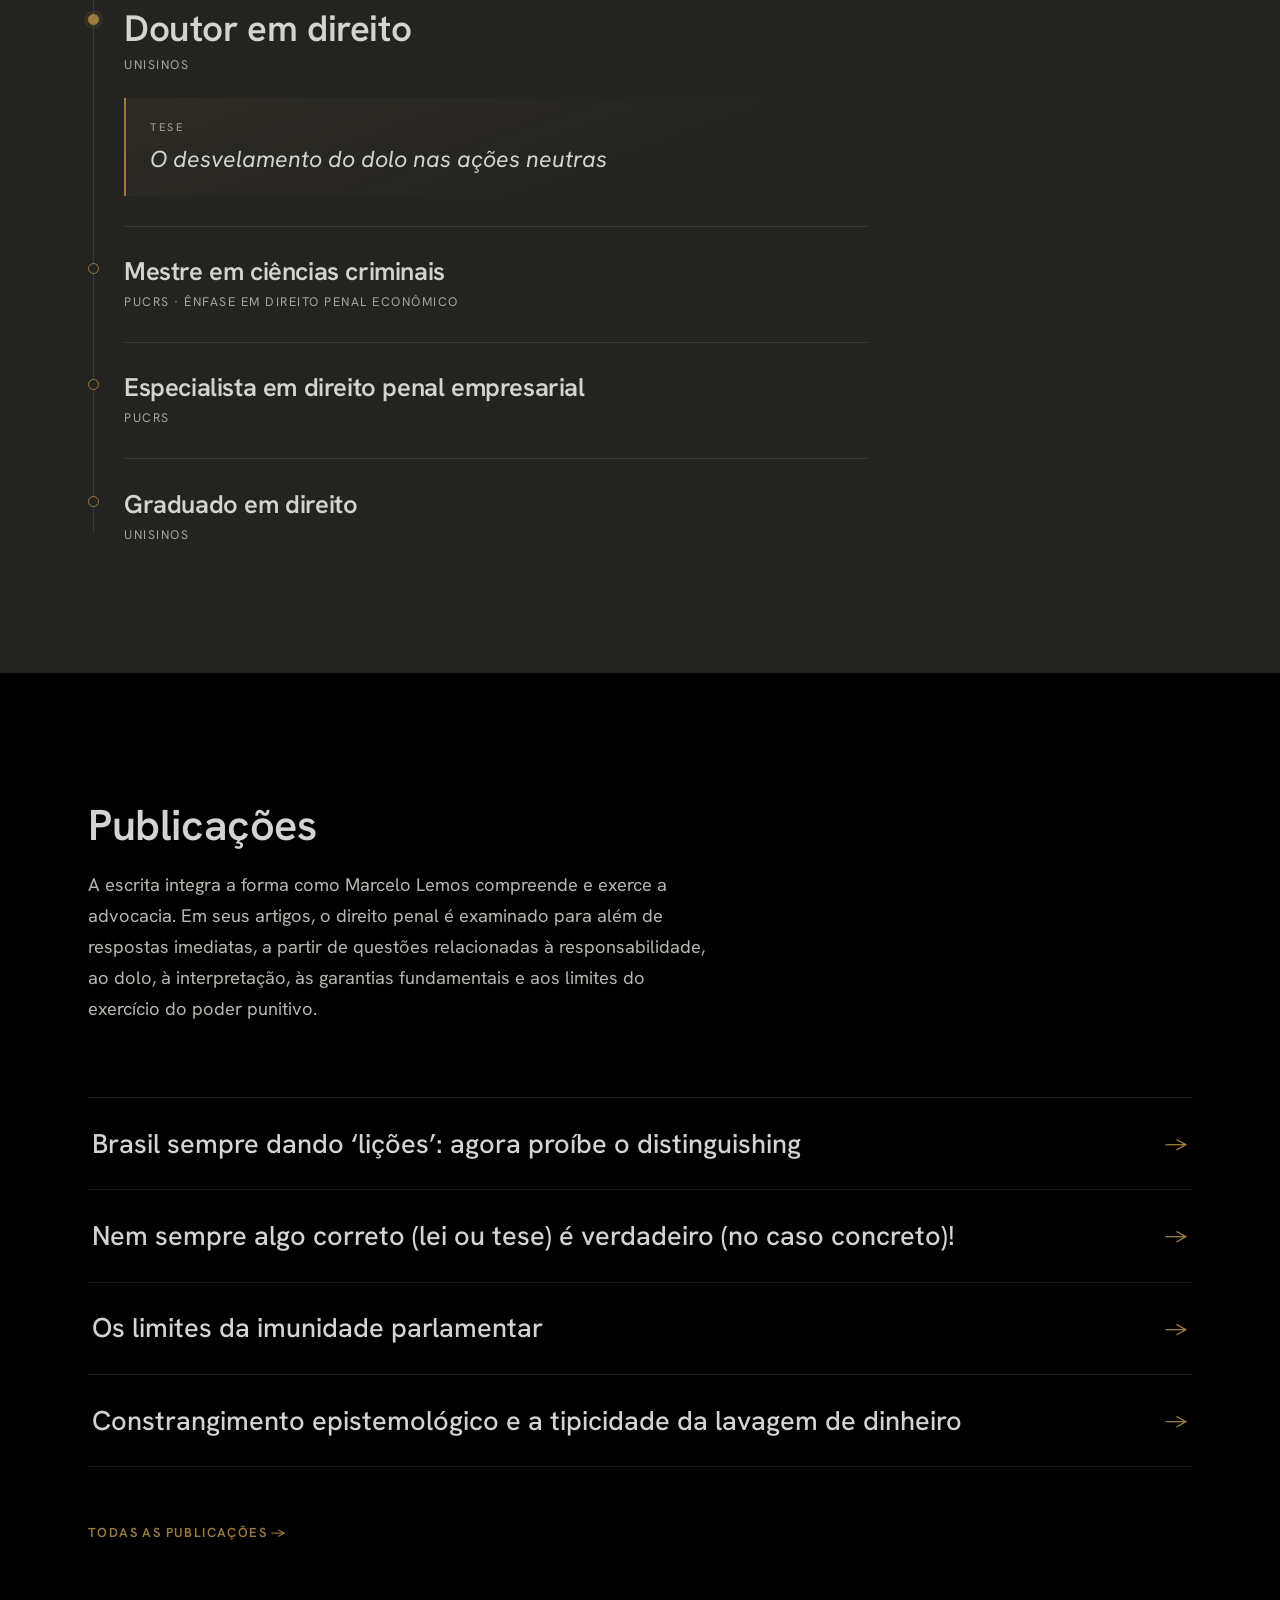
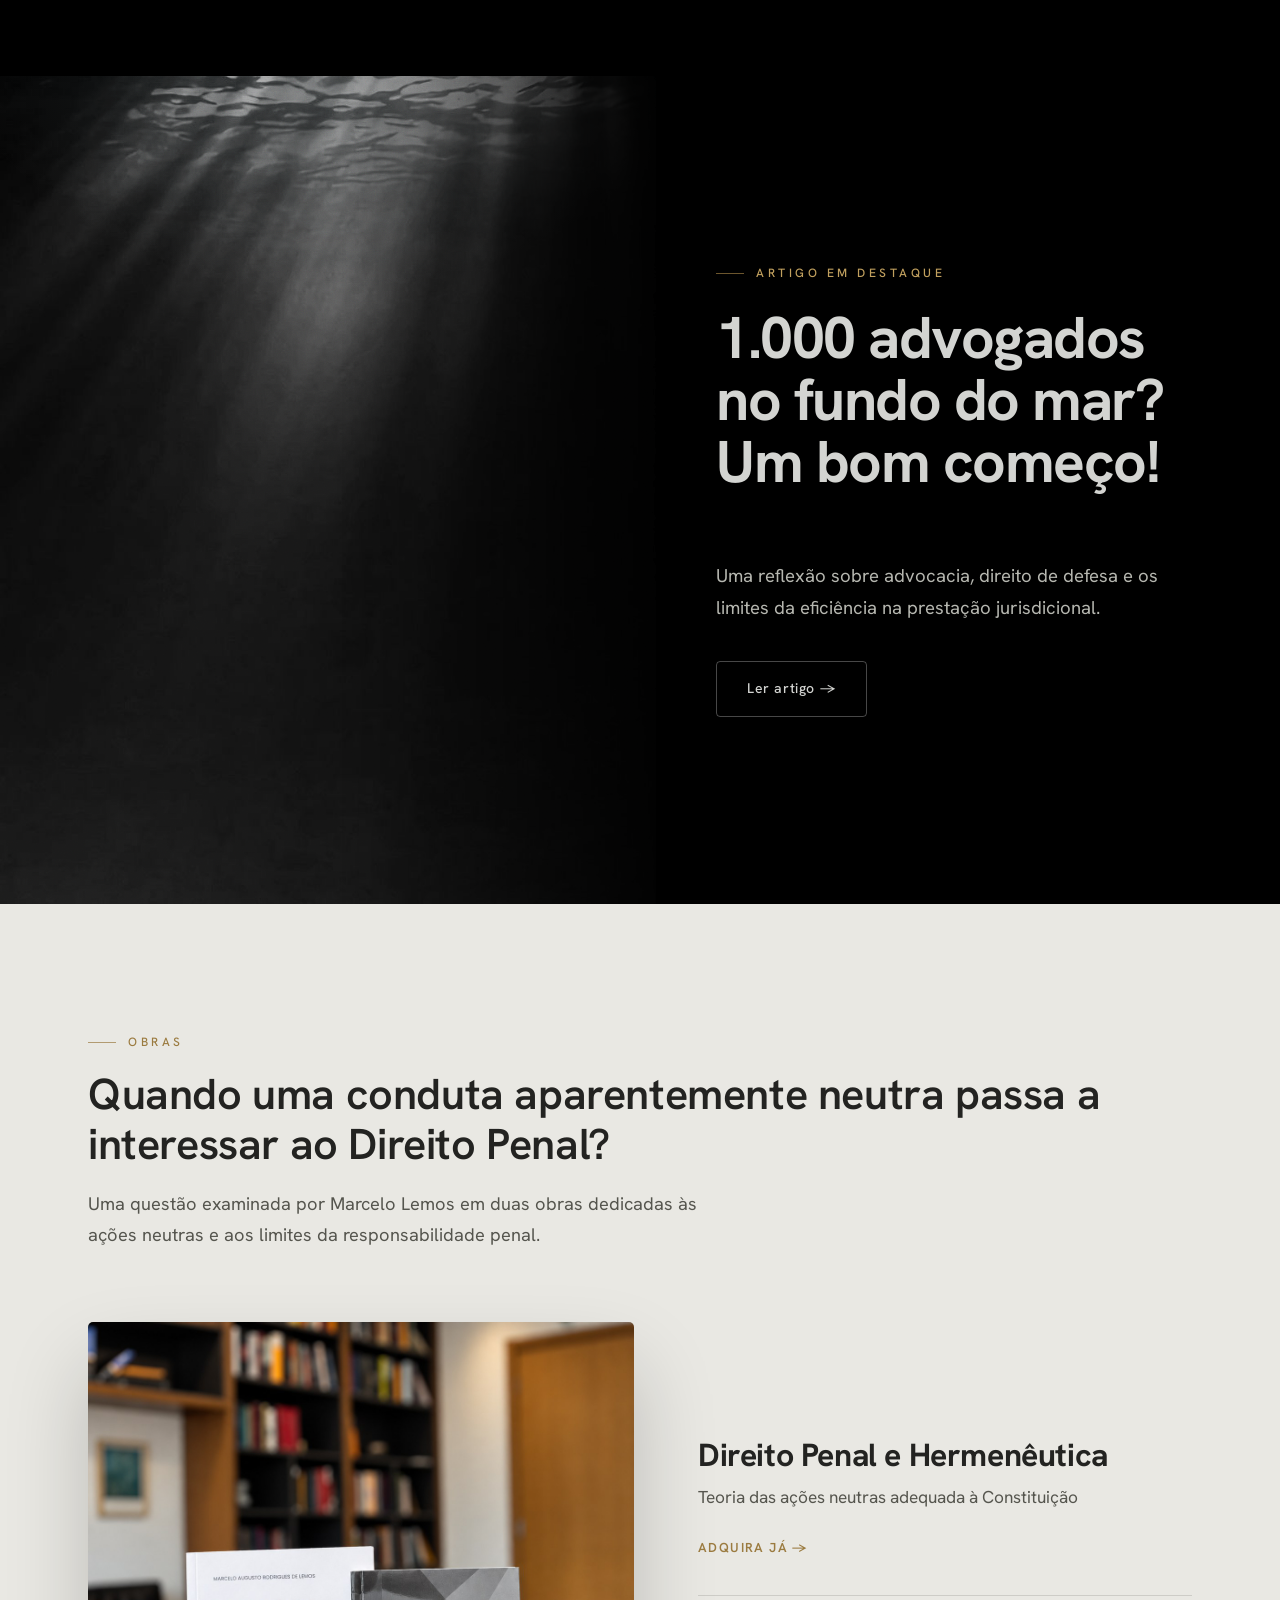
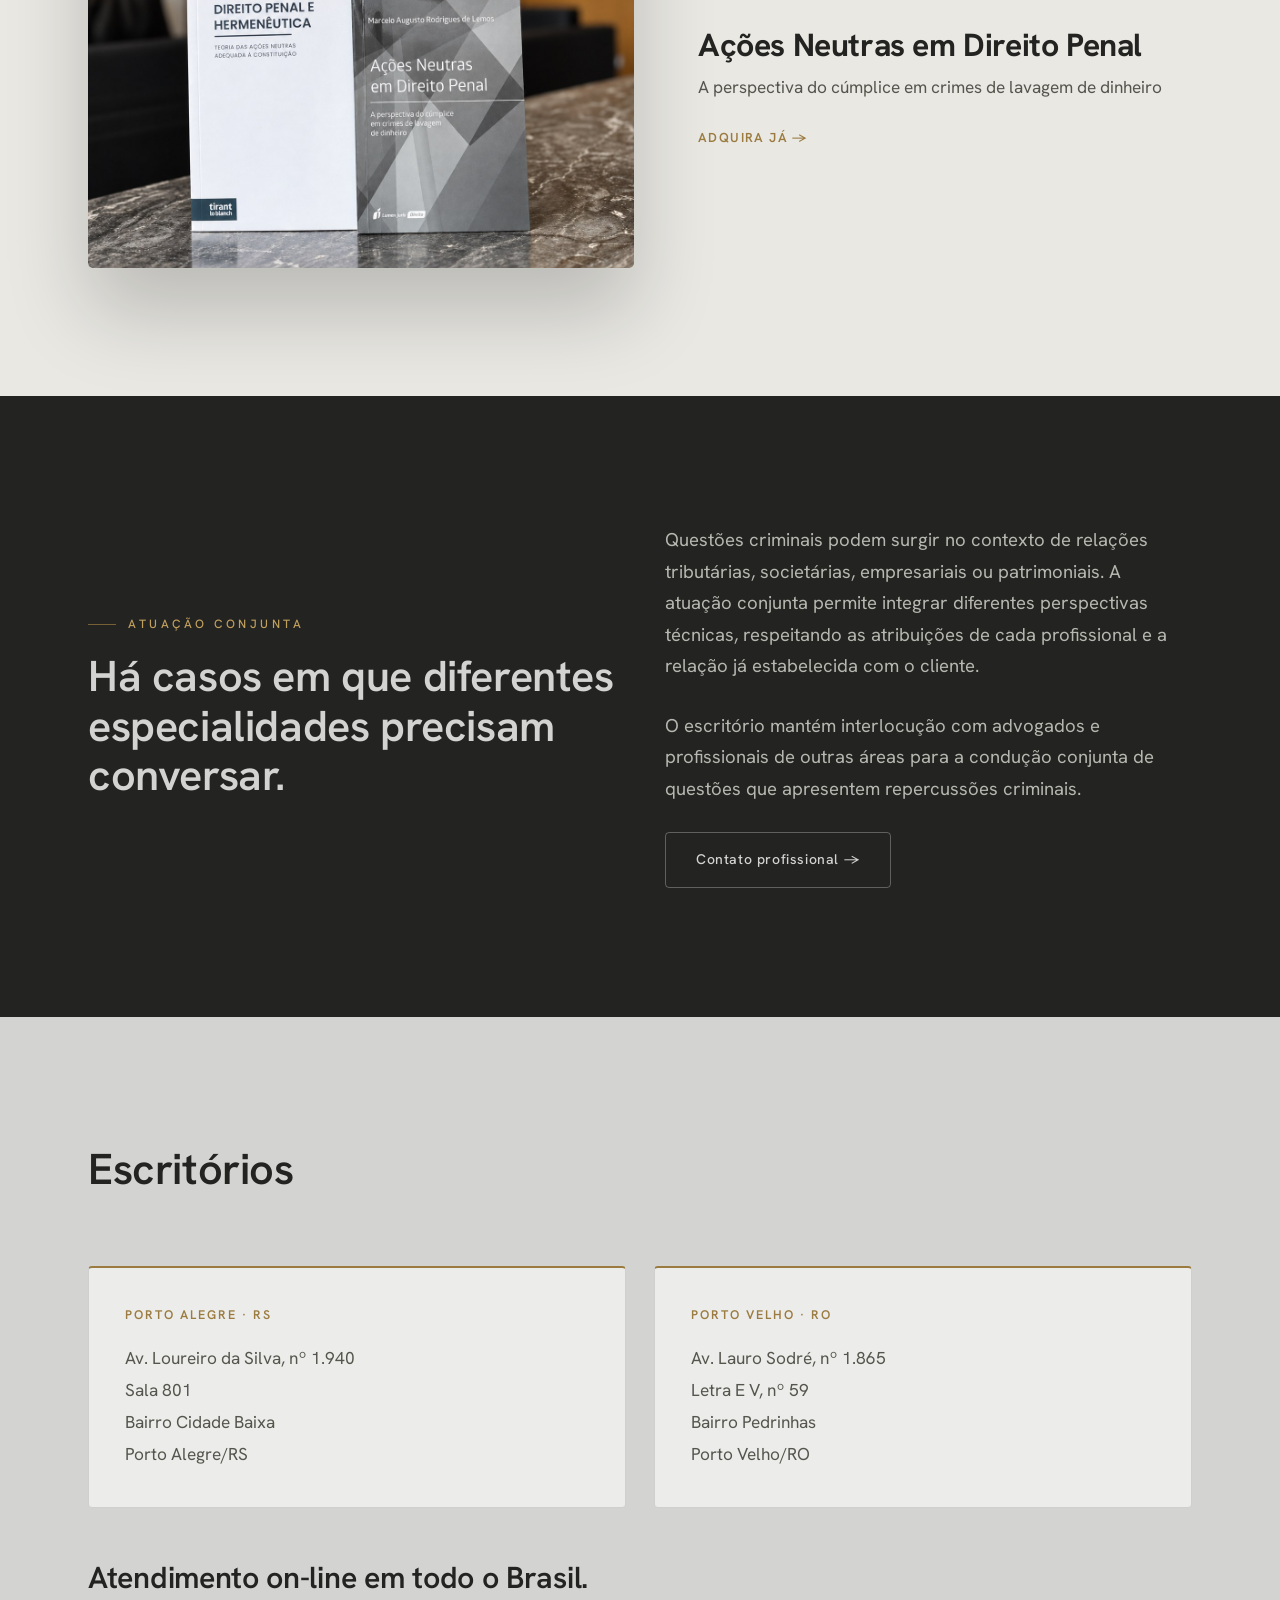
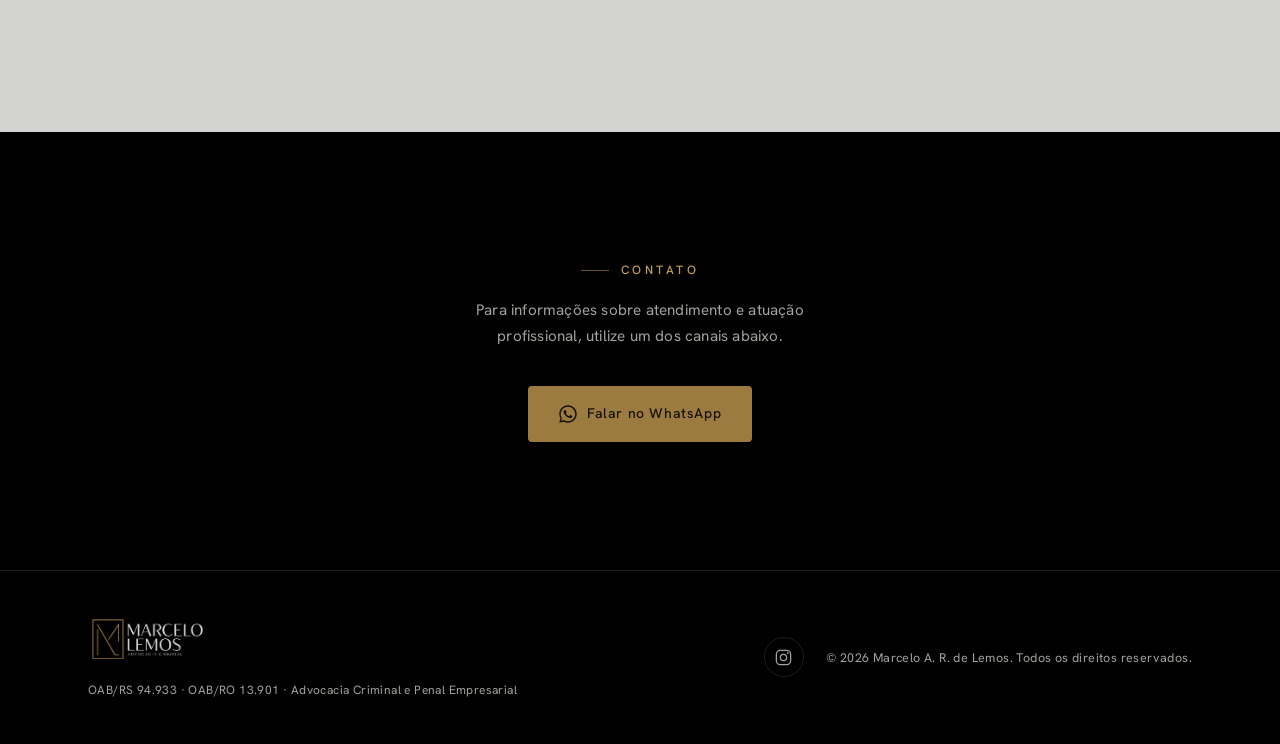
==== commit 7cf7d46a: "Publish 3 full articles in-site; update list; ConJur link; UFPR post-doc - Real reading pages: disti" ====
--- a/index.html
+++ b/index.html
@@ -11,6 +11,8 @@
   <meta property="og:title" content="Marcelo A. R. de Lemos — Advocacia Criminal e Penal Empresarial" />
   <meta property="og:description" content="A técnica está em distinguir o que parece do que juridicamente se sustenta." />
 
+  <link rel="icon" type="image/png" href="images/favicon.png" />
+  <link rel="apple-touch-icon" href="images/apple-touch-icon.png" />
   <link rel="preconnect" href="https://fonts.googleapis.com" />
   <link rel="preconnect" href="https://fonts.gstatic.com" crossorigin />
   <link href="https://fonts.googleapis.com/css2?family=Hanken+Grotesk:ital,wght@0,300;0,400;0,500;0,600;0,700;0,800;1,400;1,500&display=swap" rel="stylesheet" />
@@ -177,6 +179,13 @@
           <h2>Uma trajetória dedicada às Ciências Criminais.</h2>
         </header>
         <div class="formacao-timeline">
+          <article class="fm-row" data-reveal>
+            <span class="fm-node" aria-hidden="true"></span>
+            <div class="fm-content">
+              <h3>Pós-doutorando em direito penal</h3>
+              <p class="fm-inst">UFPR</p>
+            </div>
+          </article>
           <article class="fm-row fm-row--main" data-reveal>
             <span class="fm-node" aria-hidden="true"></span>
             <div class="fm-content">
@@ -228,8 +237,20 @@
         </header>
         <ul class="pub-list" data-reveal>
           <li>
-            <a href="leitura.html?a=fundo-do-mar">
-              <span class="pub-title">1.000 advogados no fundo do mar? Um bom começo!</span>
+            <a href="pub-distinguishing.html">
+              <span class="pub-title">Brasil sempre dando ‘lições’: agora proíbe o distinguishing</span>
+              <span class="pub-arrow" aria-hidden="true">→</span>
+            </a>
+          </li>
+          <li>
+            <a href="pub-nem-sempre.html">
+              <span class="pub-title">Nem sempre algo correto (lei ou tese) é verdadeiro (no caso concreto)!</span>
+              <span class="pub-arrow" aria-hidden="true">→</span>
+            </a>
+          </li>
+          <li>
+            <a href="pub-imunidade.html">
+              <span class="pub-title">Os limites da imunidade parlamentar</span>
               <span class="pub-arrow" aria-hidden="true">→</span>
             </a>
           </li>
@@ -239,26 +260,8 @@
               <span class="pub-arrow" aria-hidden="true">→</span>
             </a>
           </li>
-          <li>
-            <a href="leitura.html?a=funcionalismo">
-              <span class="pub-title">Funcionalismo penal e positivismo jurídico</span>
-              <span class="pub-arrow" aria-hidden="true">→</span>
-            </a>
-          </li>
-          <li>
-            <a href="leitura.html?a=verdade-caso-concreto">
-              <span class="pub-title">Nem sempre algo correto (lei ou tese) é verdadeiro (no caso concreto)!</span>
-              <span class="pub-arrow" aria-hidden="true">→</span>
-            </a>
-          </li>
-          <li>
-            <a href="leitura.html?a=penas-8-1">
-              <span class="pub-title">Desmistificando as penas do 8/1: o caso Débora</span>
-              <span class="pub-arrow" aria-hidden="true">→</span>
-            </a>
-          </li>
         </ul>
-        <p class="section-cta" data-reveal><a class="link-cta" href="publicacoes.html">Todas as publicações →</a></p>
+        <p class="section-cta" data-reveal><a class="link-cta" href="https://conjur.com.br/busca/?q=Marcelo+Augusto+Rodrigues+de+Lemos" target="_blank" rel="noopener">Todas as publicações →</a></p>
       </div>
     </section>
 
@@ -301,12 +304,12 @@
             <article class="obra-item">
               <h3>Direito Penal e Hermenêutica</h3>
               <p class="obra-sub">Teoria das ações neutras adequada à Constituição</p>
-              <a class="link-cta" href="#contato">Adquira já →</a>
+              <a class="link-cta" href="https://wa.me/5551997554225?text=Ol%C3%A1!%20Vim%20atrav%C3%A9s%20do%20site%20e%20gostaria%20de%20uma%20consultoria!" target="_blank" rel="noopener">Adquira já →</a>
             </article>
             <article class="obra-item">
               <h3>Ações Neutras em Direito Penal</h3>
               <p class="obra-sub">A perspectiva do cúmplice em crimes de lavagem de dinheiro</p>
-              <a class="link-cta" href="#contato">Adquira já →</a>
+              <a class="link-cta" href="https://wa.me/5551997554225?text=Ol%C3%A1!%20Vim%20atrav%C3%A9s%20do%20site%20e%20gostaria%20de%20uma%20consultoria!" target="_blank" rel="noopener">Adquira já →</a>
             </article>
           </div>
         </div>
@@ -375,7 +378,7 @@
           Para informações sobre atendimento e atuação profissional, utilize um dos
           canais abaixo.
         </p>
-        <a class="btn btn-gold btn-whatsapp" href="#" data-reveal>
+        <a class="btn btn-gold btn-whatsapp" href="https://wa.me/5551997554225?text=Ol%C3%A1!%20Vim%20atrav%C3%A9s%20do%20site%20e%20gostaria%20de%20uma%20consultoria!" target="_blank" rel="noopener" data-reveal>
           <svg viewBox="0 0 32 32" fill="currentColor" aria-hidden="true"><path d="M16 .5C7.44.5.5 7.44.5 16c0 2.82.74 5.57 2.15 8L.36 31.64l7.83-2.05A15.44 15.44 0 0 0 16 31.5C24.56 31.5 31.5 24.56 31.5 16S24.56.5 16 .5Zm0 28.34c-2.46 0-4.87-.66-6.98-1.9l-.5-.3-4.64 1.22 1.24-4.53-.33-.52A12.8 12.8 0 0 1 3.16 16c0-7.08 5.76-12.84 12.84-12.84 3.43 0 6.65 1.34 9.08 3.76A12.76 12.76 0 0 1 28.84 16c0 7.08-5.76 12.84-12.84 12.84Zm7.04-9.62c-.39-.19-2.28-1.12-2.63-1.25-.35-.13-.61-.19-.87.2-.26.38-1 1.24-1.22 1.5-.22.25-.45.29-.83.1-.39-.2-1.63-.6-3.1-1.92-1.15-1.02-1.92-2.29-2.15-2.67-.22-.39-.02-.6.17-.79.18-.17.39-.45.58-.68.2-.23.26-.39.39-.65.13-.26.06-.49-.03-.68-.1-.19-.87-2.1-1.19-2.87-.31-.75-.63-.65-.87-.66l-.74-.01c-.26 0-.68.1-1.03.48-.35.39-1.35 1.32-1.35 3.22s1.38 3.74 1.58 4c.19.26 2.72 4.15 6.59 5.82.92.4 1.64.63 2.2.81.92.29 1.76.25 2.42.15.74-.11 2.28-.93 2.6-1.83.32-.9.32-1.67.23-1.83-.09-.16-.35-.26-.74-.45Z"/></svg>
           Falar no WhatsApp
         </a>
@@ -390,7 +393,7 @@
         <p class="footer-role">OAB/RS 94.933 · OAB/RO 13.901 · Advocacia Criminal e Penal Empresarial</p>
       </div>
       <div class="footer-meta">
-        <a class="footer-ig" href="#" aria-label="Instagram" target="_blank" rel="noopener">
+        <a class="footer-ig" href="https://www.instagram.com/advmarcelolemos/" aria-label="Instagram" target="_blank" rel="noopener">
           <svg viewBox="0 0 24 24" fill="none" stroke="currentColor" stroke-width="1.6"><rect x="3" y="3" width="18" height="18" rx="5"/><circle cx="12" cy="12" r="4"/><circle cx="17.4" cy="6.6" r="1.1" fill="currentColor" stroke="none"/></svg>
         </a>
         <p class="footer-legal">© <span id="ano"></span> Marcelo A. R. de Lemos. Todos os direitos reservados.</p>
--- a/styles.css
+++ b/styles.css
@@ -530,3 +530,37 @@
   .card--territorio { min-height: 0; }
   .pub-list a { padding: 20px 2px; gap: 18px; }
 }
+
+/* ===========================================================
+   Páginas de leitura de artigos (in-site)
+   =========================================================== */
+body.reading-page { background: #eae9e4; }
+.reading-topbar { background: var(--black); }
+.reading-topbar .header-inner { padding-block: 18px; }
+.reading-back { font-family: var(--ui); font-size: 13px; letter-spacing: 1px; color: var(--on-dark); }
+.reading-back:hover { color: var(--gold); }
+.reading-hero { background: linear-gradient(180deg, #000000, #232321); color: var(--on-dark); padding: 128px 0 70px; }
+.reading-hero .wrap { max-width: 820px; }
+.reading-hero .kicker { color: var(--gold-soft); }
+.reading-hero h1 { font-size: clamp(2rem, 4.8vw, 3.3rem); font-weight: 700; letter-spacing: -0.8px; line-height: 1.09; }
+.reading-hero .meta { margin-top: 22px; font-family: var(--ui); font-size: 12.5px; letter-spacing: 1.5px; color: var(--gold-soft); text-transform: uppercase; }
+.reading-body { max-width: 720px; margin: 0 auto; padding: 72px 28px 24px; }
+.reading-body h2 { font-size: clamp(1.35rem, 3vw, 1.8rem); font-weight: 600; margin: 44px 0 14px; color: var(--ink); letter-spacing: -0.3px; }
+.reading-body p { font-size: 1.16rem; line-height: 1.8; color: #2a2822; margin: 0 0 1.4em; }
+.reading-body > p:first-of-type::first-letter { font-family: var(--serif); font-weight: 700; font-size: 3.4em; line-height: 0.8; float: left; padding: 8px 12px 0 0; color: var(--gold); }
+.reading-body em { font-style: italic; }
+.reading-lead { font-size: clamp(1.2rem, 2.4vw, 1.45rem); font-weight: 500; color: var(--ink); margin: 0 0 34px; line-height: 1.5; }
+.reading-lead::first-letter { font: inherit !important; float: none !important; padding: 0 !important; color: inherit !important; }
+.fn-ref { color: var(--gold); font-weight: 600; }
+.fn-ref sup { font-size: 0.68em; }
+:target { scroll-margin-top: 90px; }
+.reading-notes { max-width: 720px; margin: 0 auto; padding: 20px 28px 40px; border-top: 1px solid var(--line-l); }
+.reading-notes h2 { font-size: 1.3rem; margin-bottom: 16px; }
+.reading-notes ol { padding-left: 20px; margin: 0; }
+.reading-notes li { font-size: 0.94rem; line-height: 1.55; color: #4a4740; margin-bottom: 12px; }
+.reading-notes li:target { background: rgba(155,123,64,0.15); border-radius: 4px; padding: 6px 10px; margin-left: -10px; }
+.fn-back { margin-left: 6px; color: var(--gold); }
+.reading-source { max-width: 720px; margin: 0 auto; padding: 0 28px; }
+.reading-source p { font-style: italic; color: var(--ink-soft); font-size: 0.95rem; margin: 0; }
+.reading-source a { color: var(--gold); }
+.reading-foot { text-align: center; padding: 44px 28px 96px; }
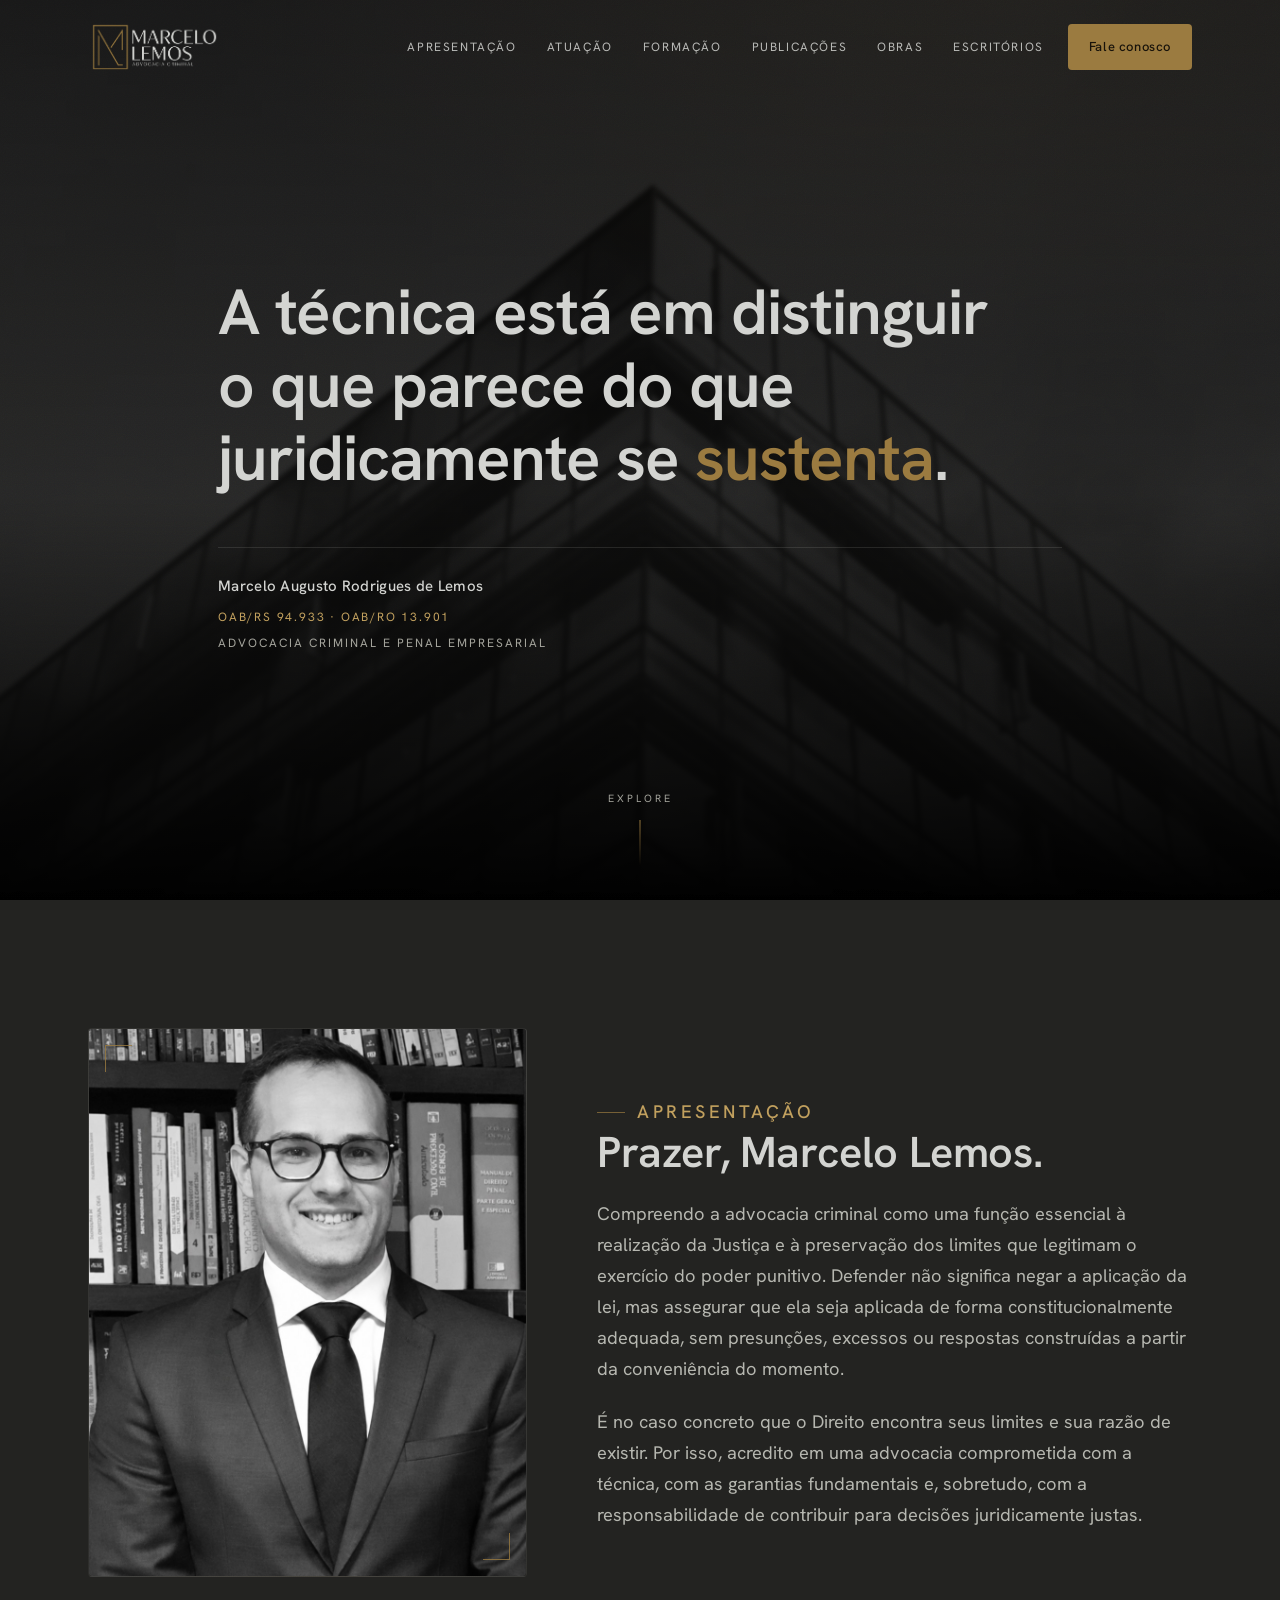
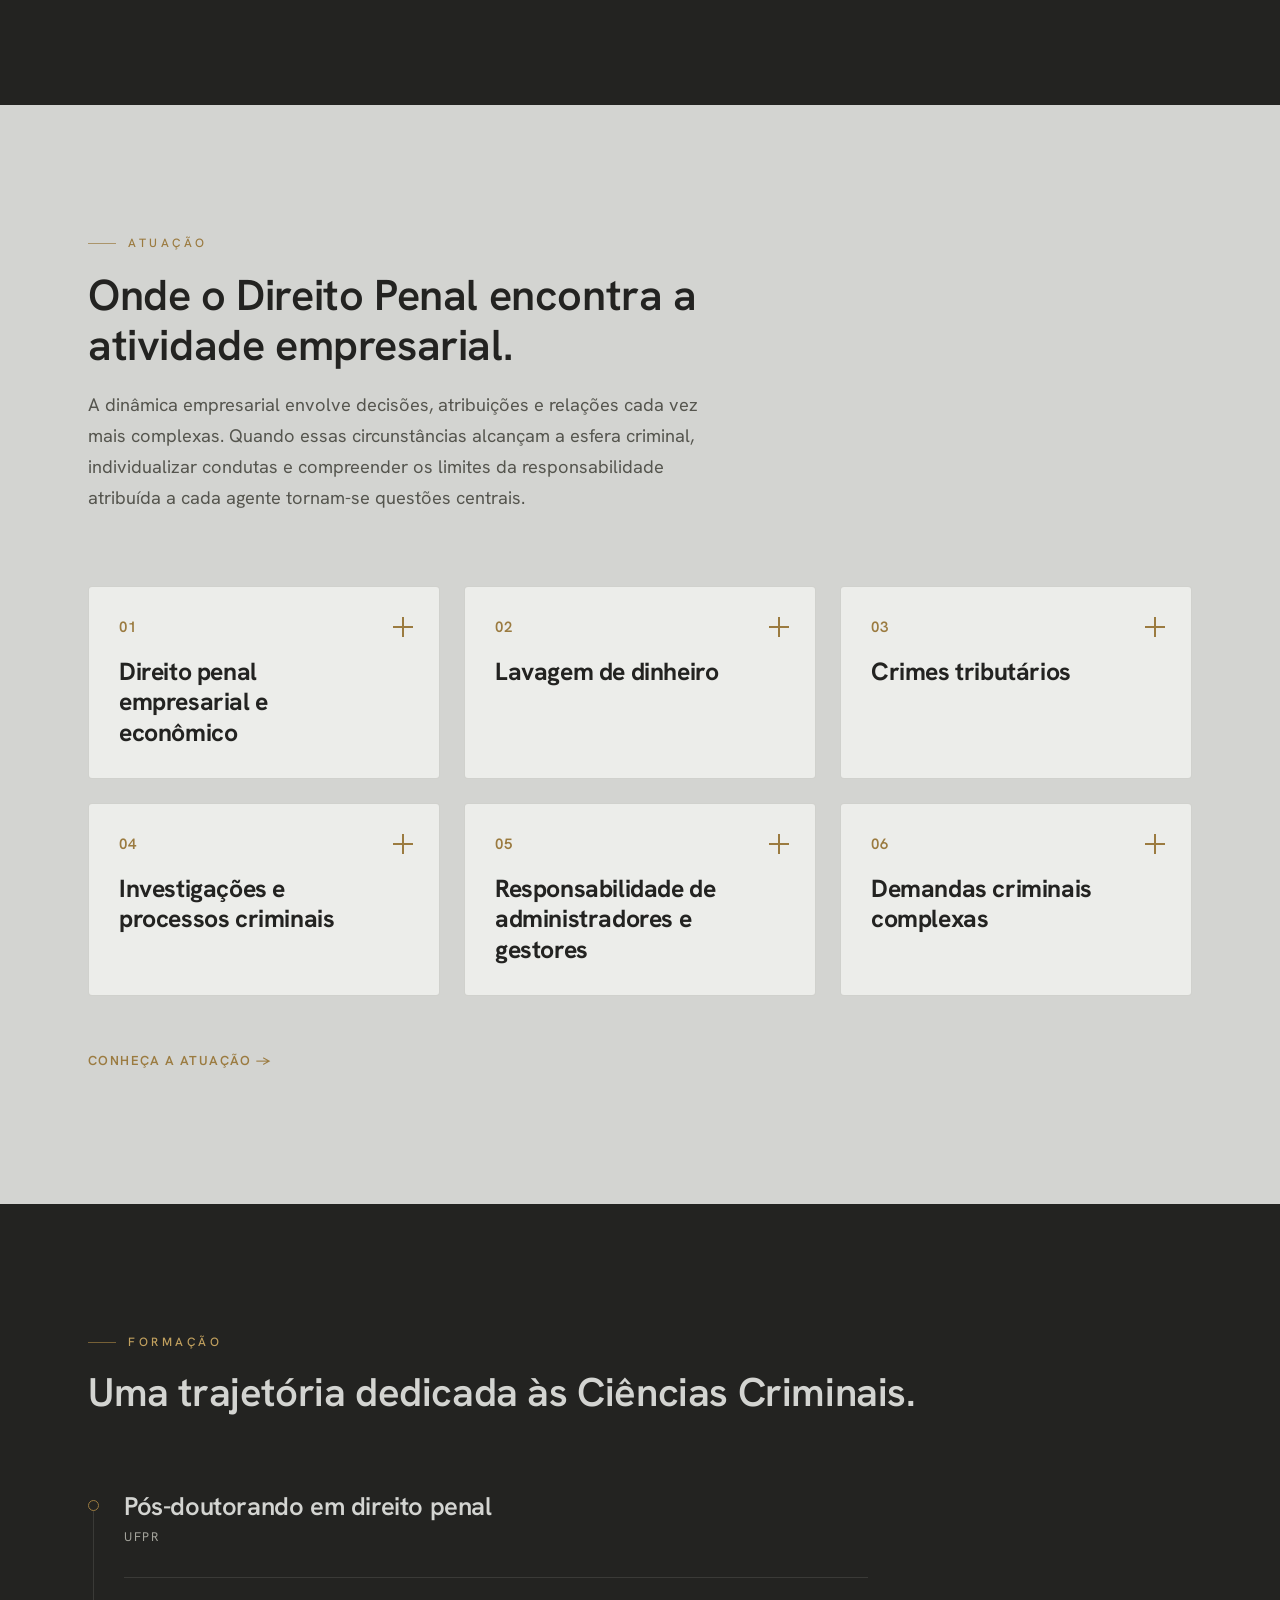
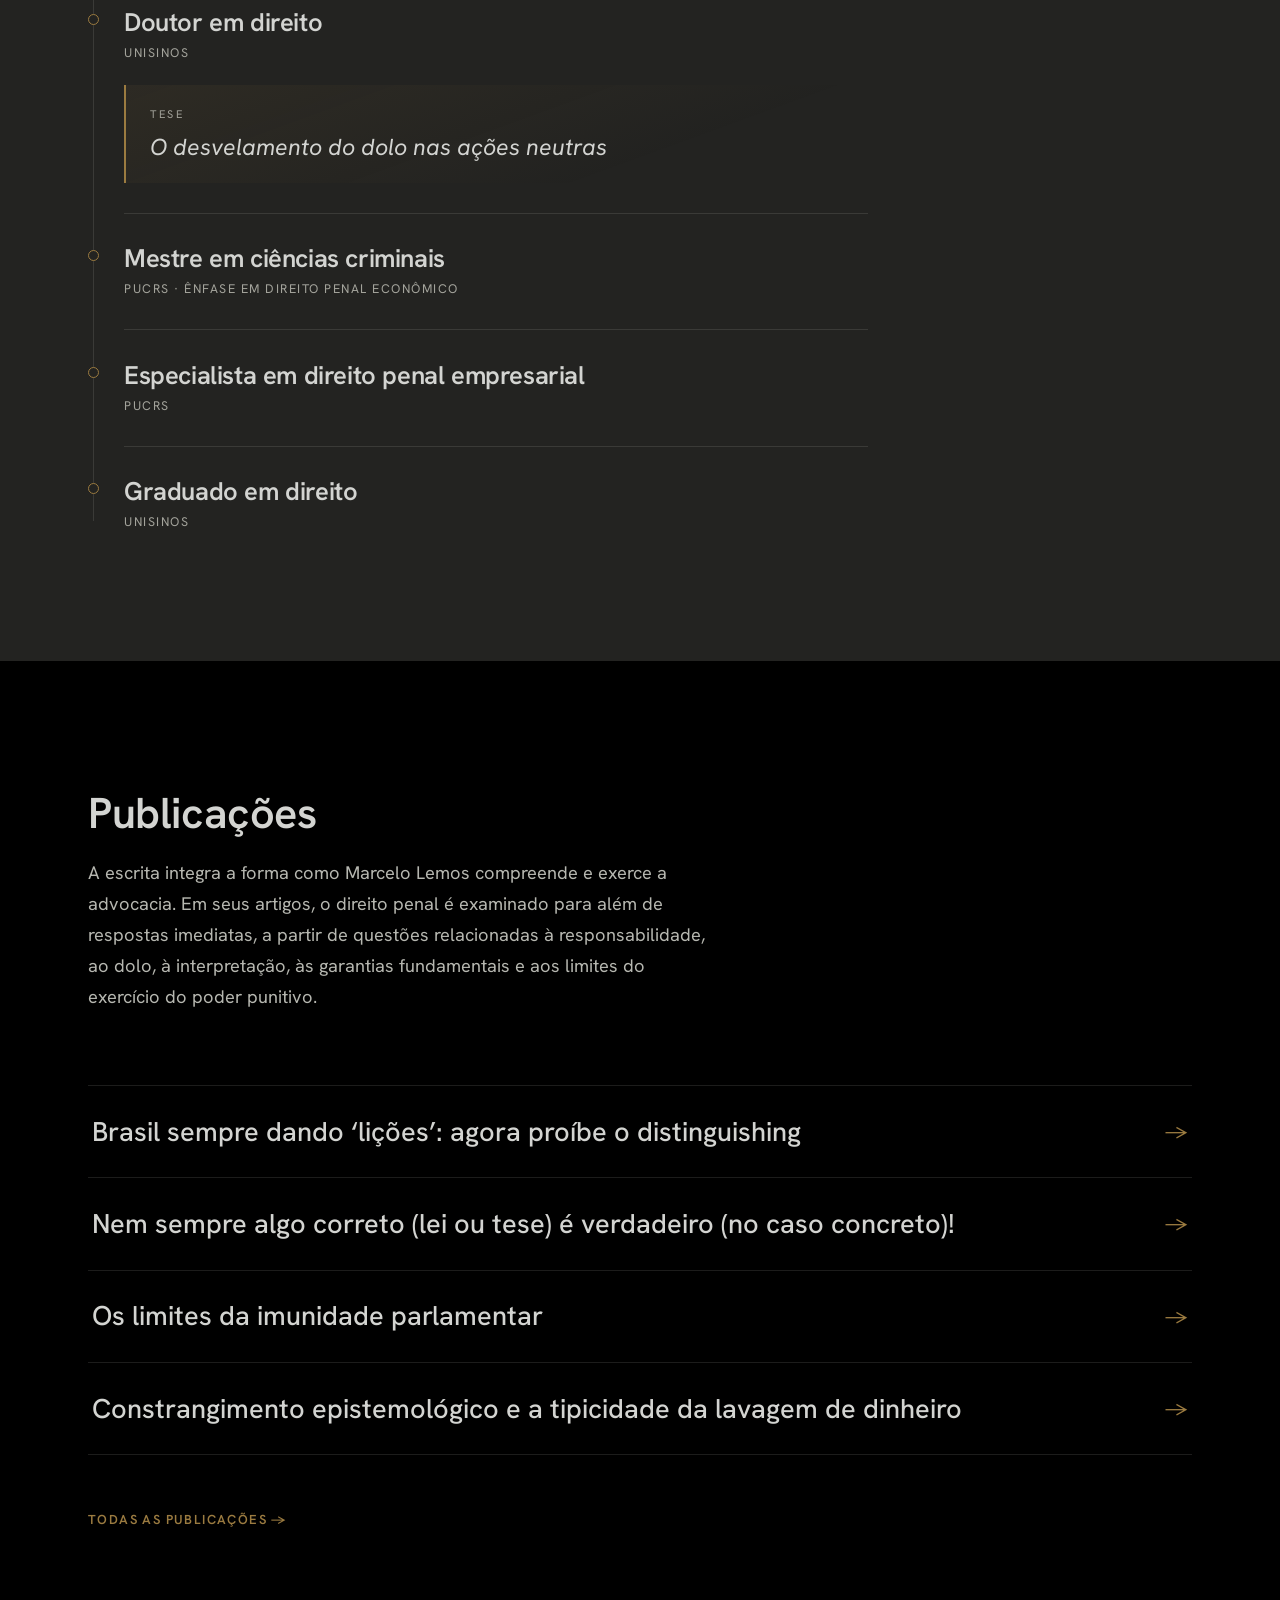
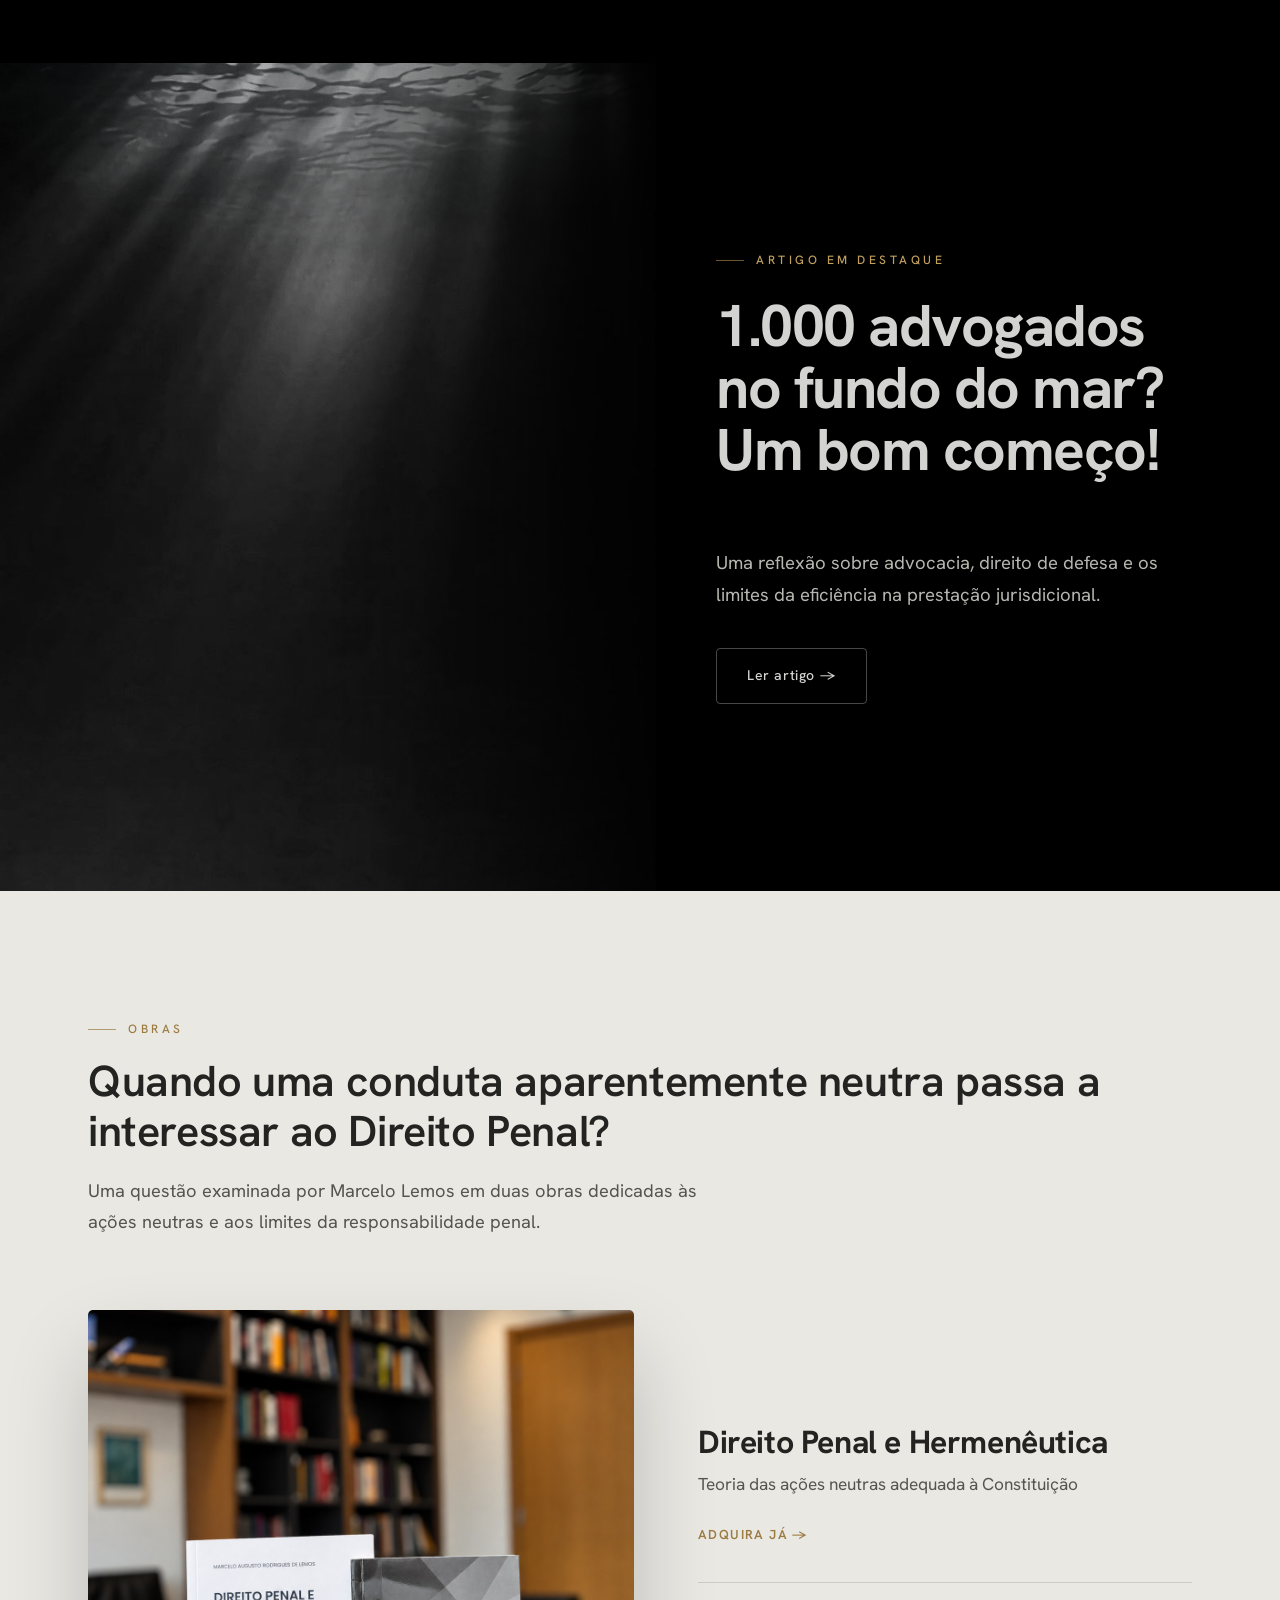
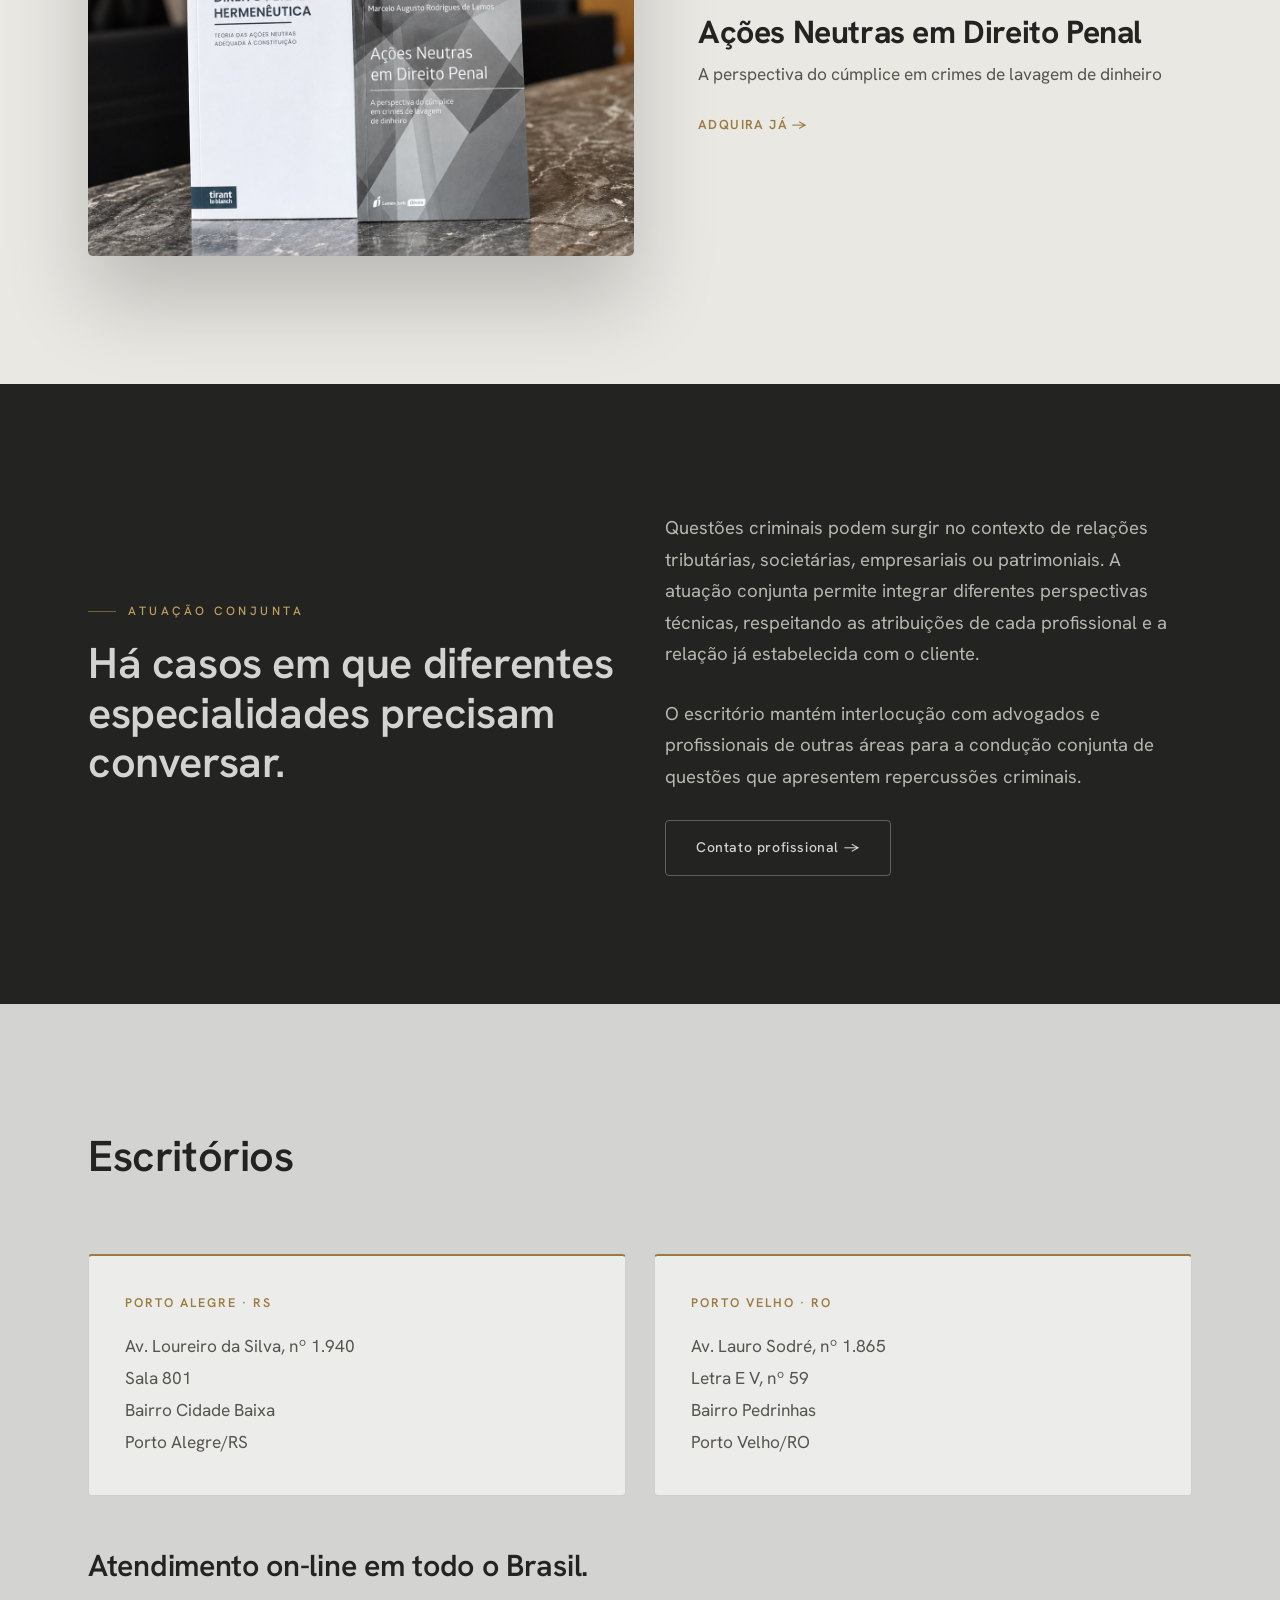
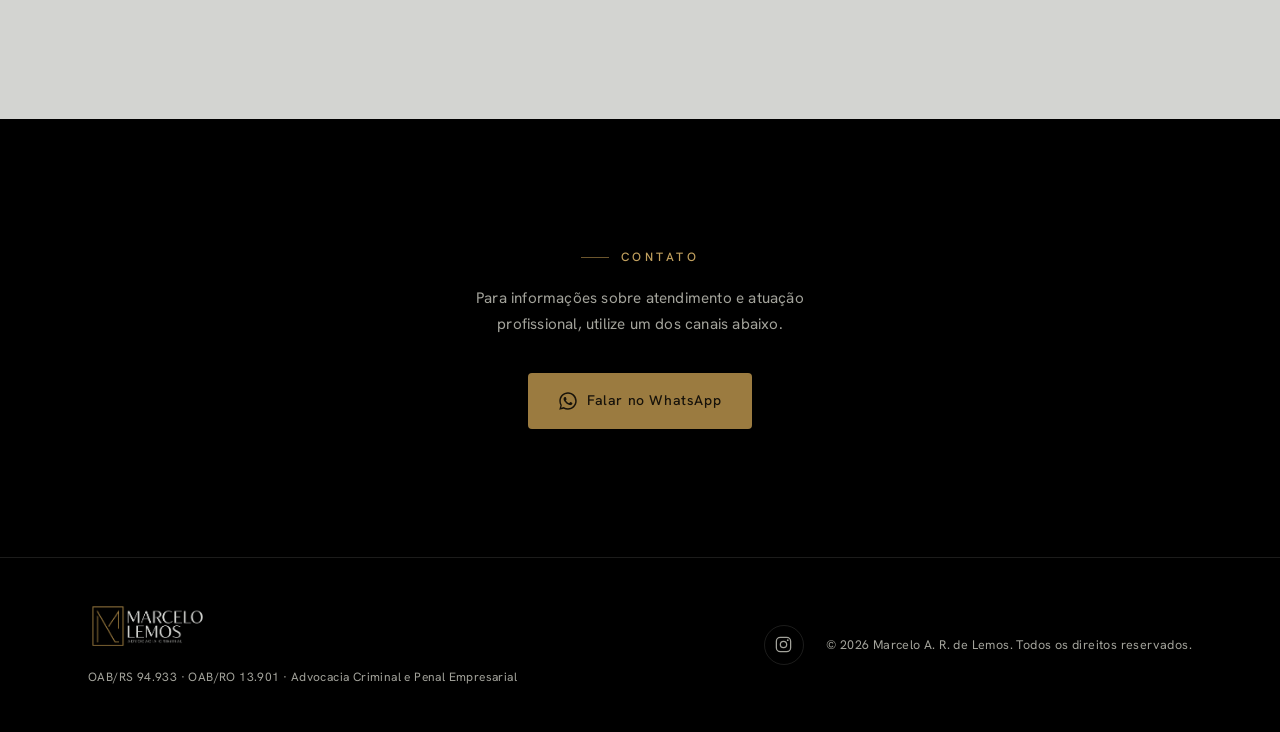
==== commit 8688ba4a: "Balance formação entries (equal weight for post-doc and doctorate) Co-Authored-By: Claude Opus 4.8 <" ====
--- a/index.html
+++ b/index.html
@@ -186,7 +186,7 @@
               <p class="fm-inst">UFPR</p>
             </div>
           </article>
-          <article class="fm-row fm-row--main" data-reveal>
+          <article class="fm-row" data-reveal>
             <span class="fm-node" aria-hidden="true"></span>
             <div class="fm-content">
               <h3>Doutor em direito</h3>
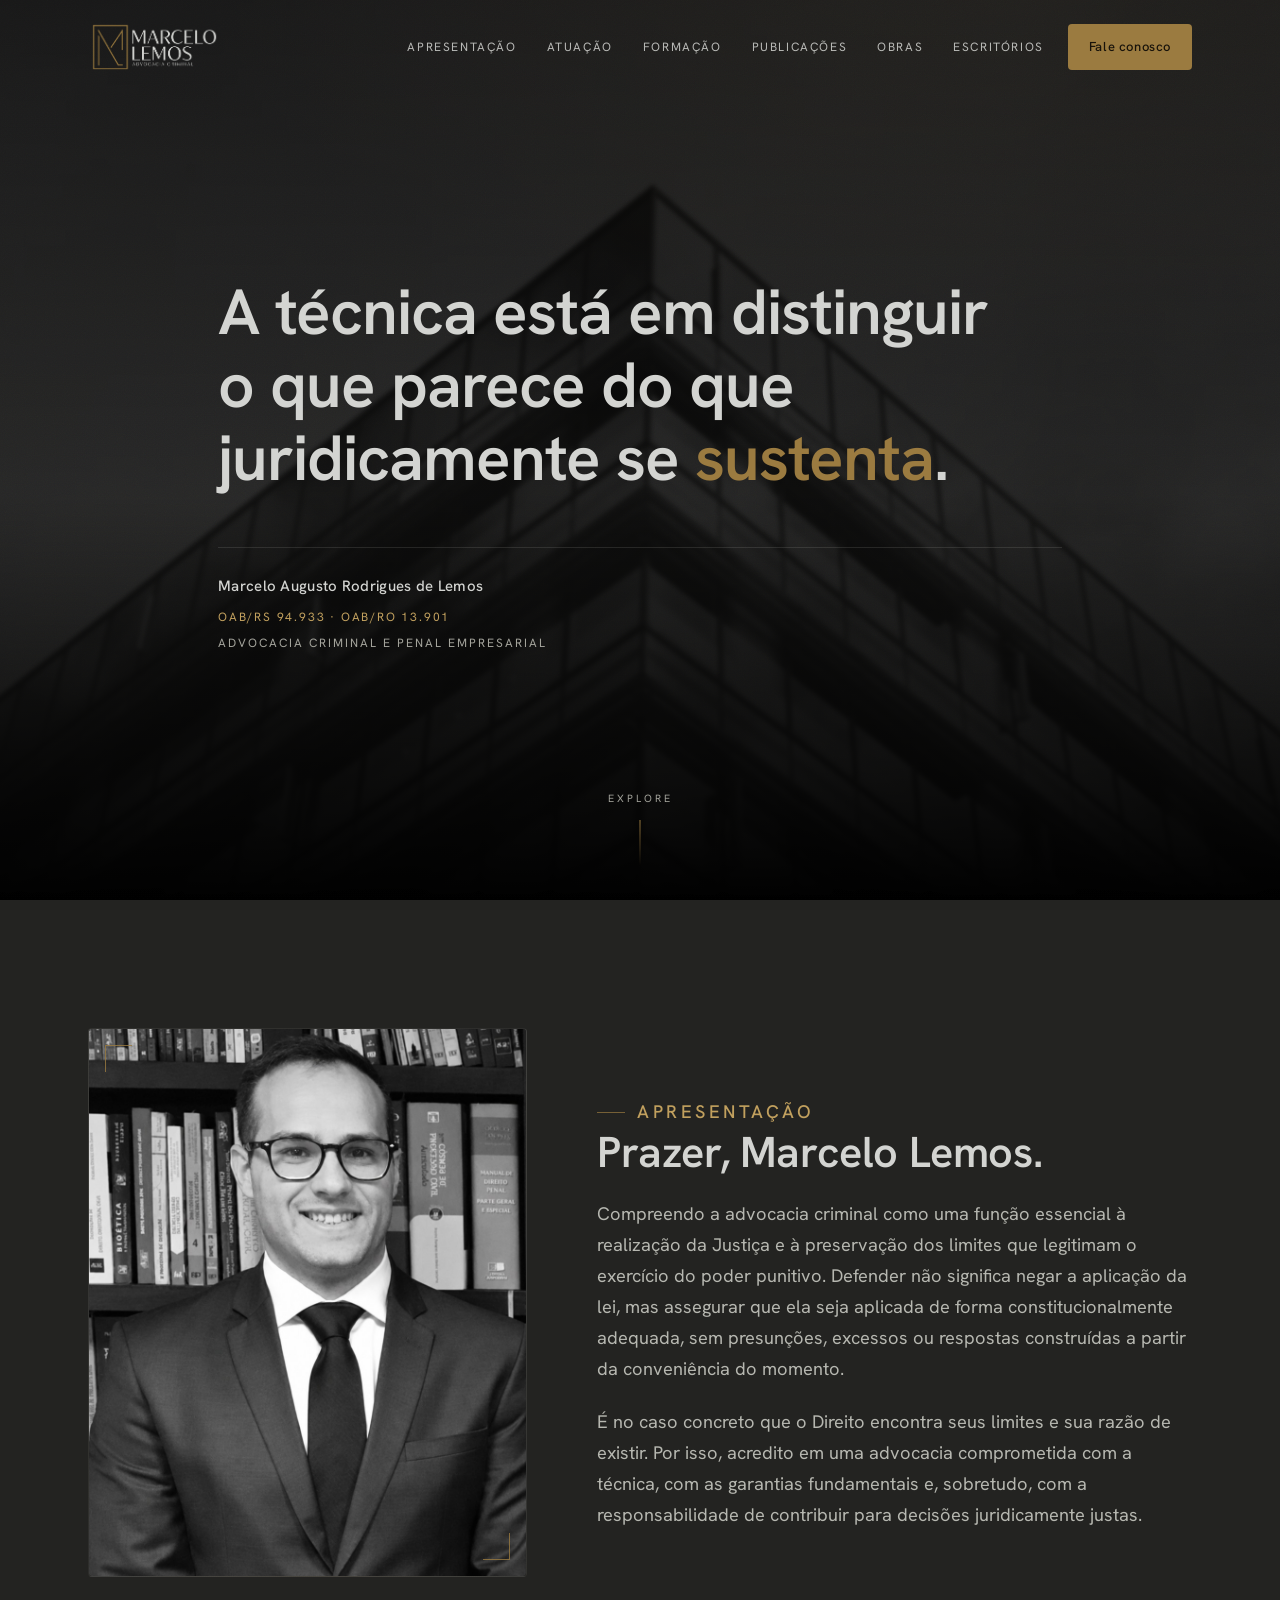
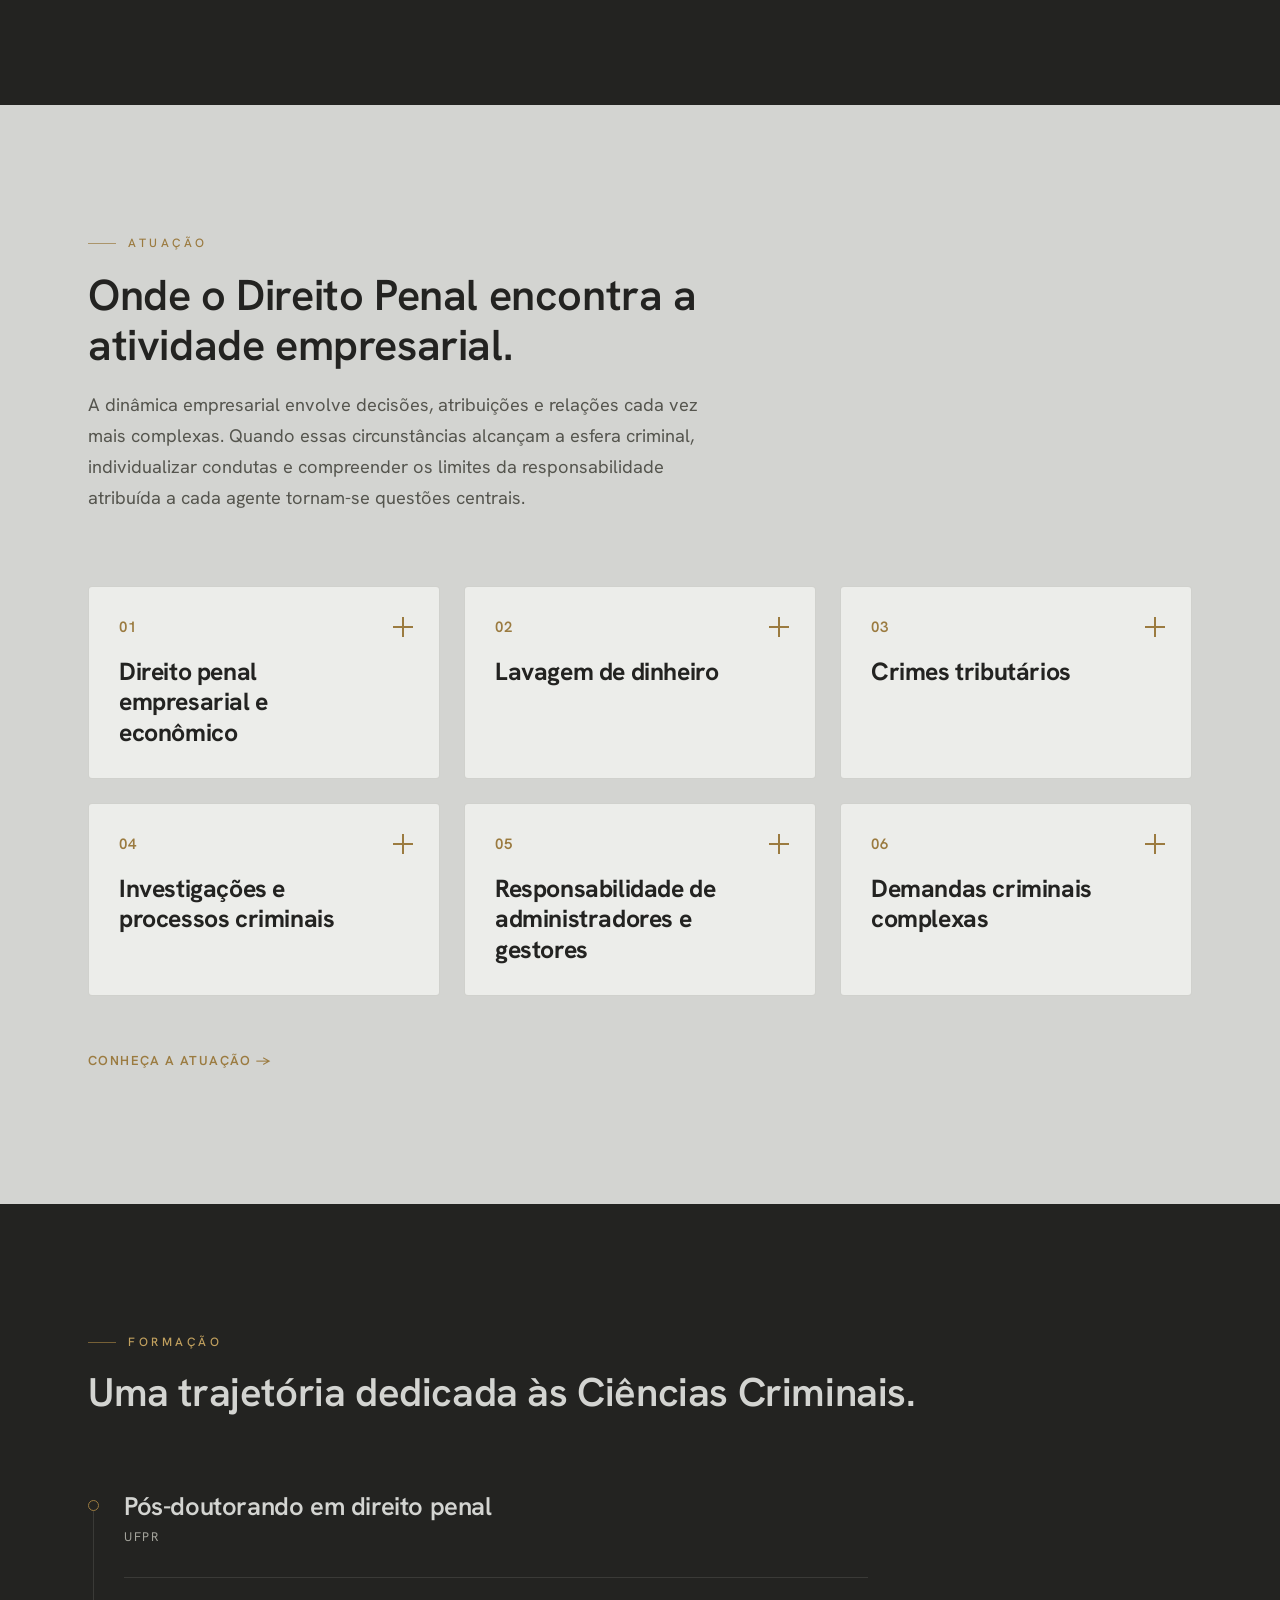
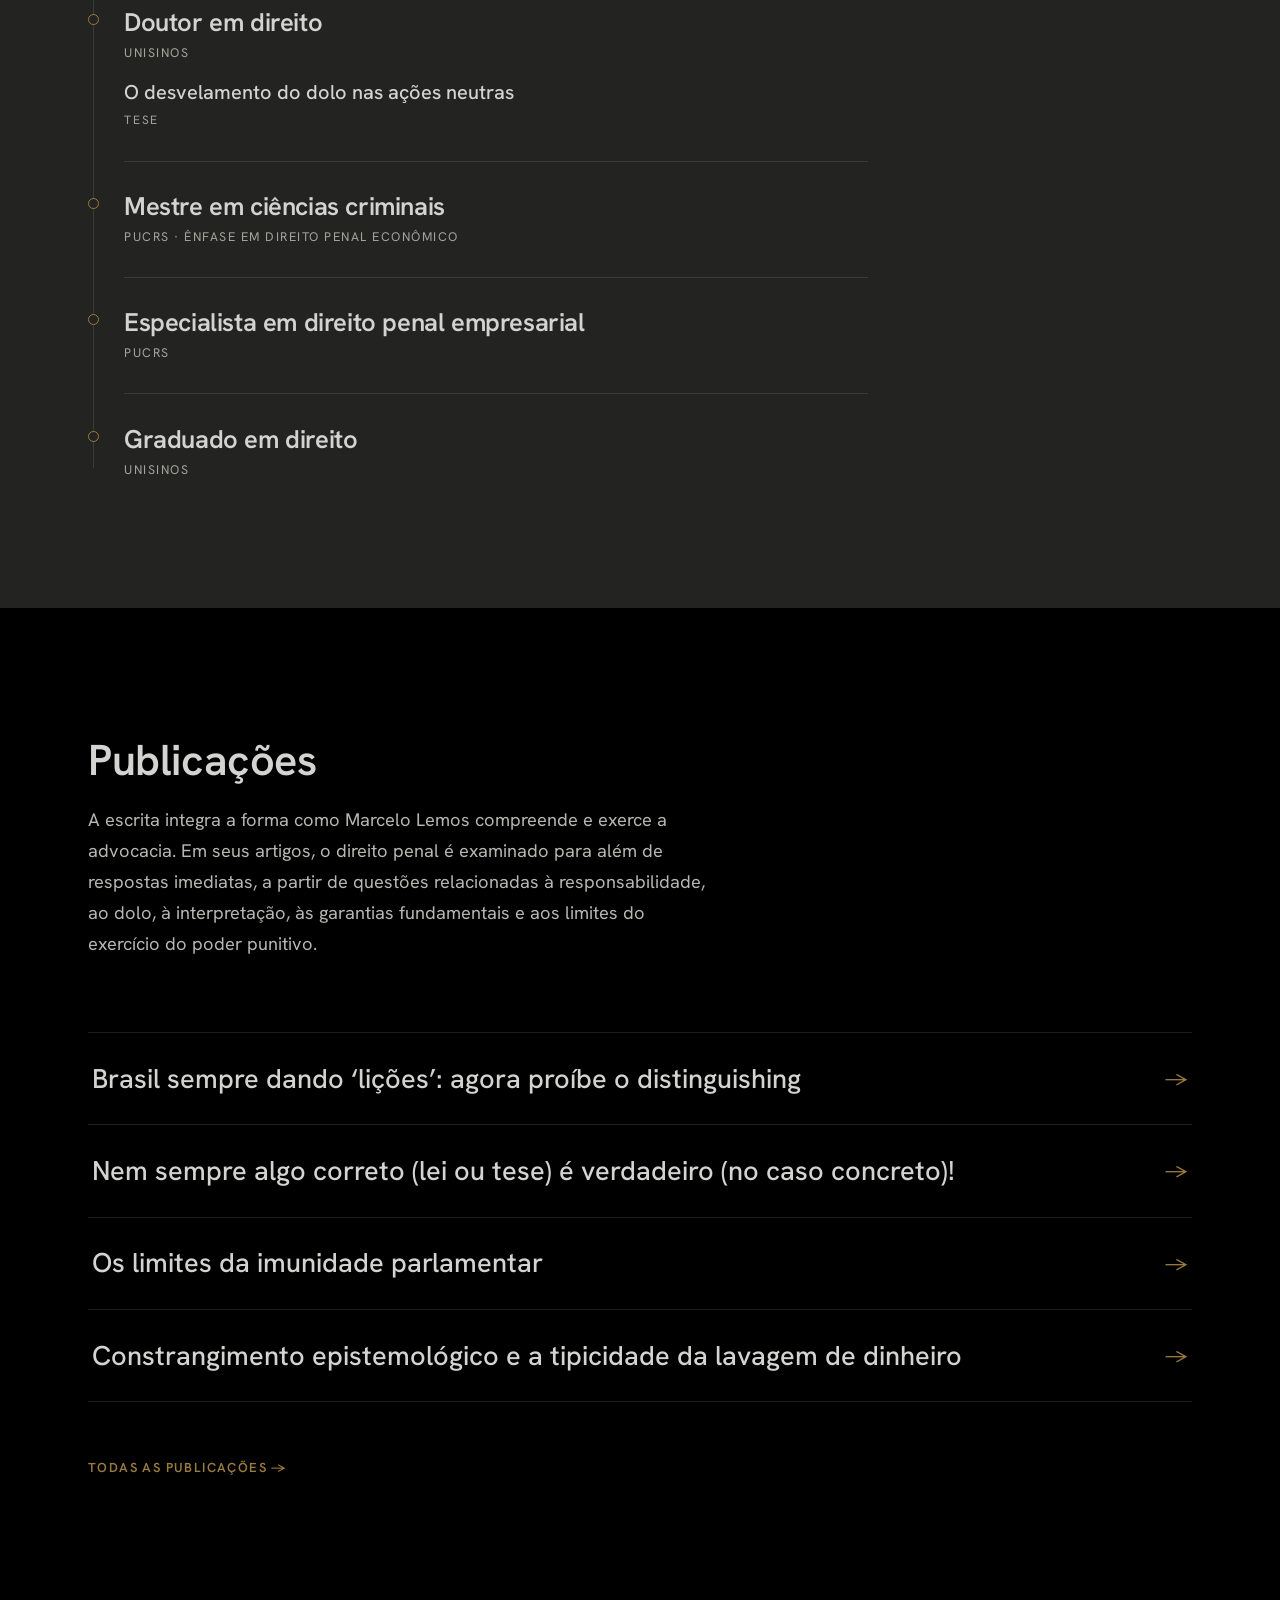
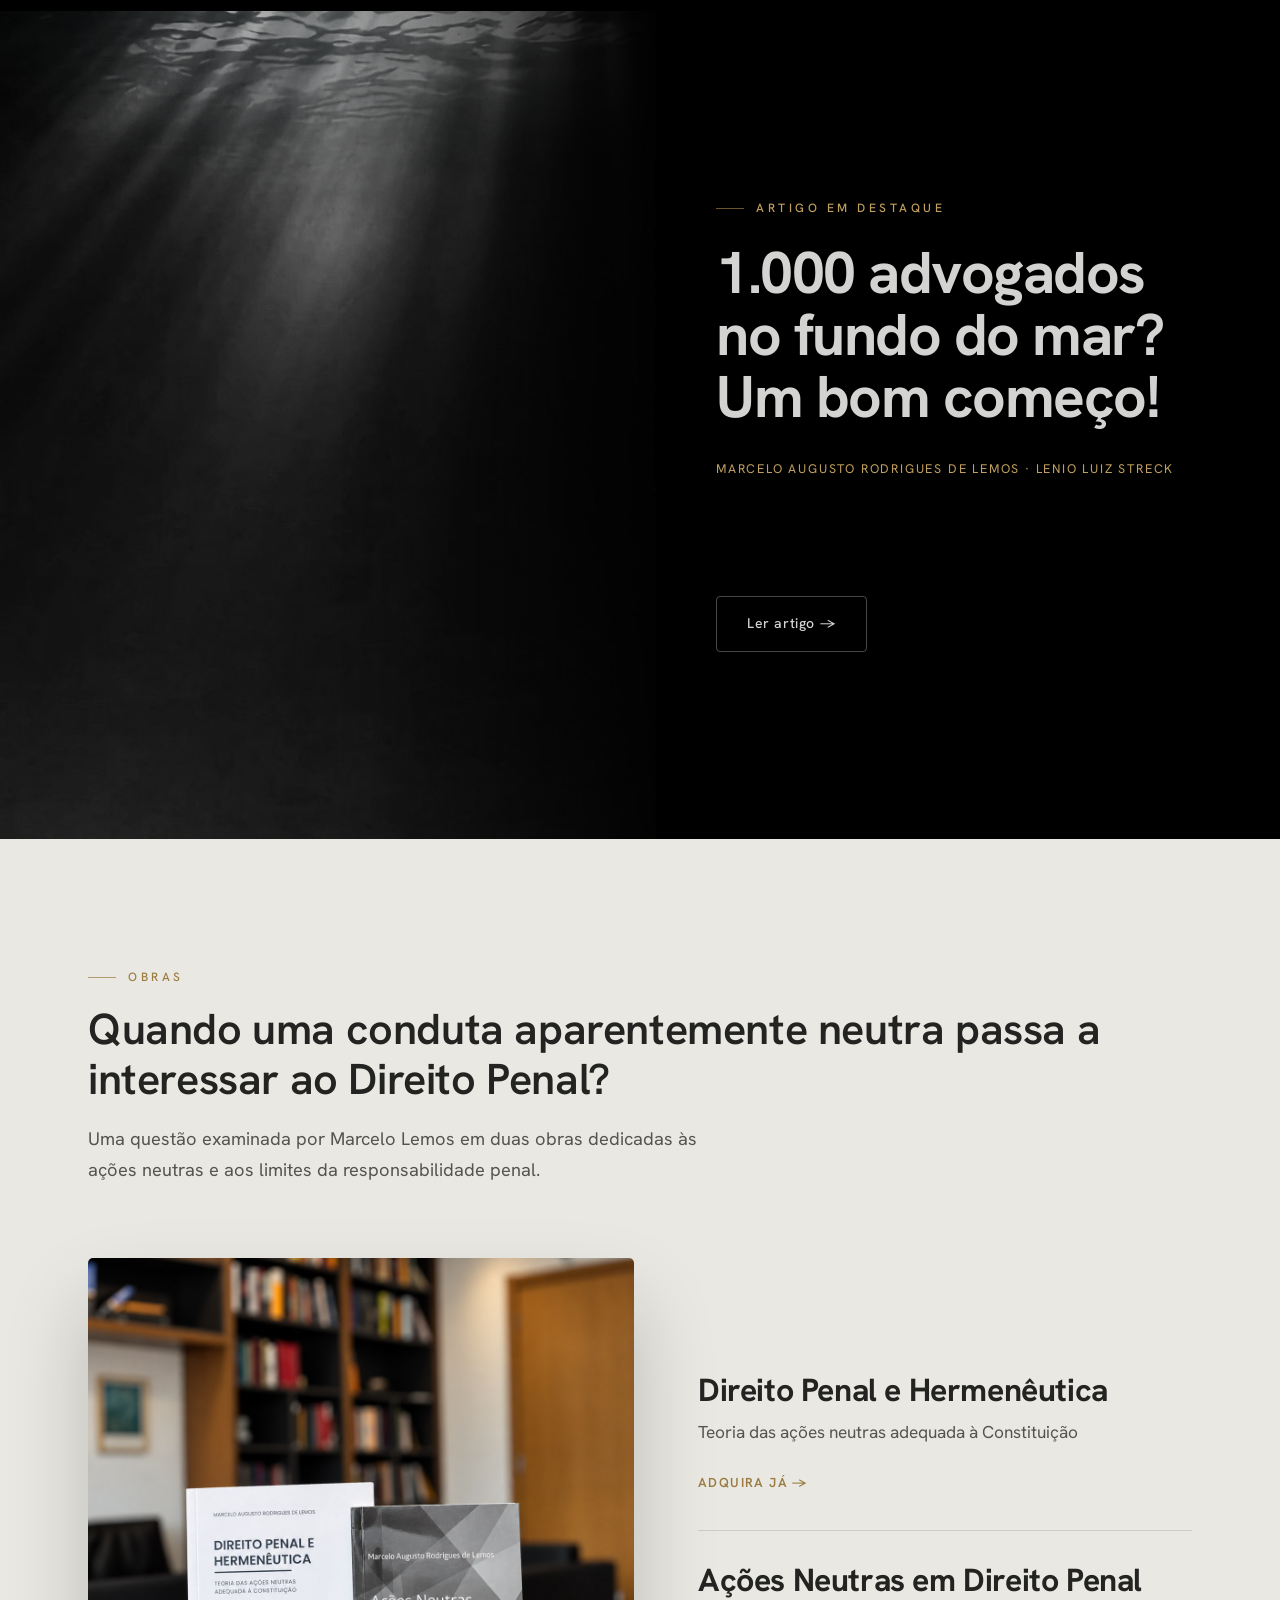
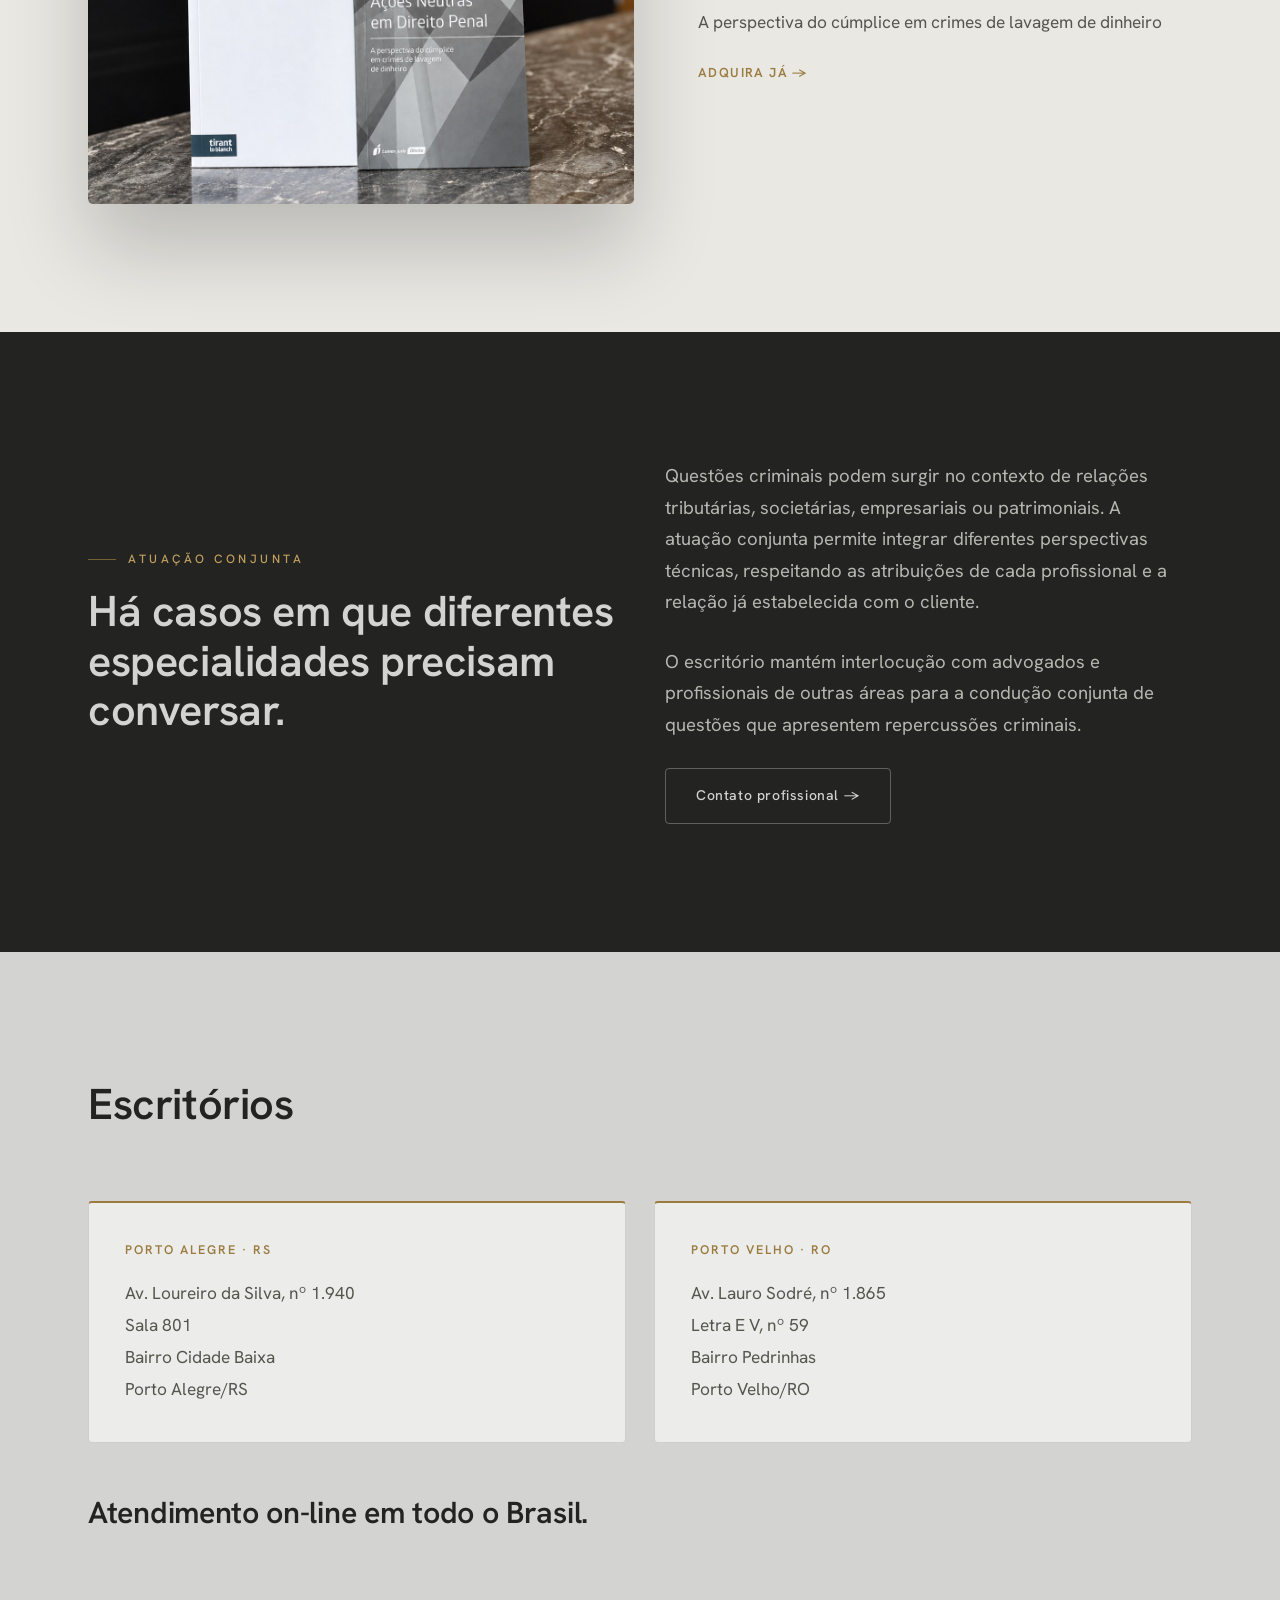
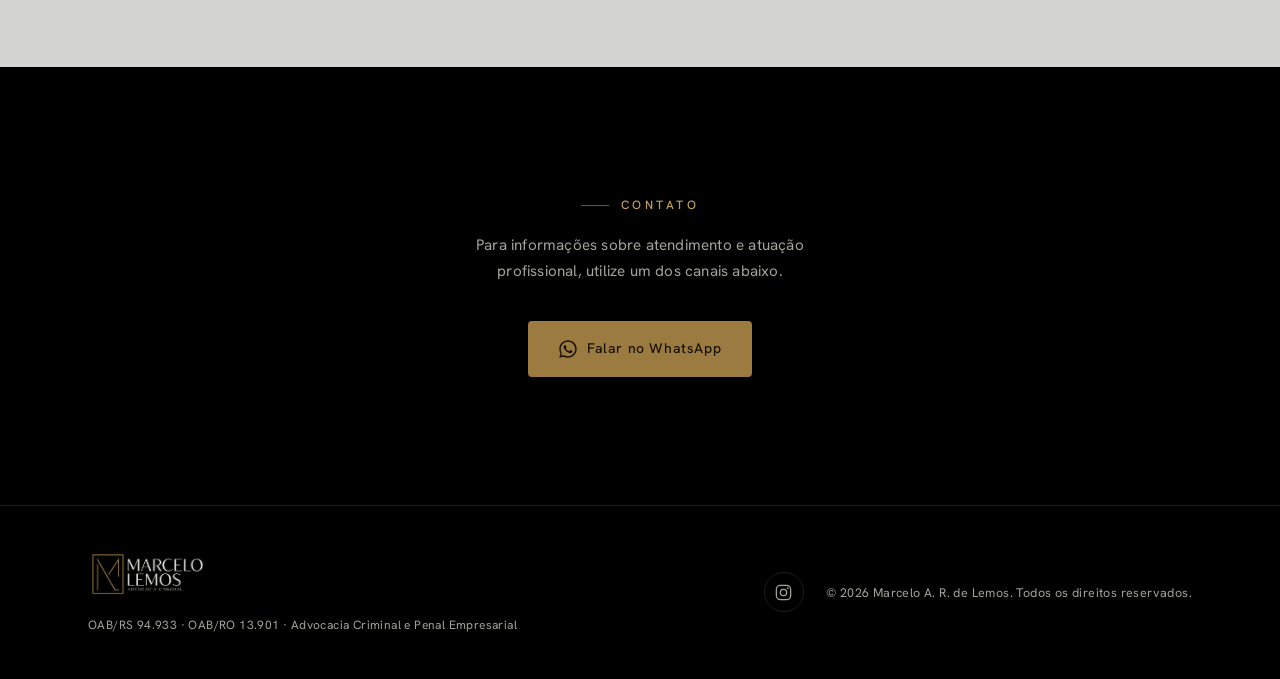
==== commit 986daaba: "Thesis follows the same entry pattern (title on top, small label below; no box) Co-Authored-By: Clau" ====
--- a/index.html
+++ b/index.html
@@ -192,8 +192,8 @@
               <h3>Doutor em direito</h3>
               <p class="fm-inst">Unisinos</p>
               <div class="fm-tese">
+                <p class="fm-tese-title">O desvelamento do dolo nas ações neutras</p>
                 <span class="fm-tese-label">Tese</span>
-                <p>O desvelamento do dolo nas ações neutras</p>
               </div>
             </div>
           </article>
--- a/styles.css
+++ b/styles.css
@@ -441,9 +441,9 @@
 .fm-content h3 { font-size: clamp(1.3rem, 2.2vw, 1.6rem); font-weight: 600; color: var(--on-dark); }
 .fm-row--main .fm-content h3 { font-size: clamp(1.7rem, 3.2vw, 2.3rem); }
 .fm-inst { margin: 6px 0 0; font-family: var(--ui); font-size: 12.5px; letter-spacing: 1.5px; text-transform: uppercase; color: var(--on-dark-mut); }
-.fm-tese { margin-top: 22px; padding: 20px 24px; border-left: 2px solid var(--gold); border-radius: 0 4px 4px 0; background: linear-gradient(160deg, rgba(155, 123, 64, 0.09), transparent 72%); }
-.fm-tese-label { display: block; margin-bottom: 8px; font-family: var(--ui); font-size: 11px; letter-spacing: 2.5px; text-transform: uppercase; color: var(--on-dark-mut); }
-.fm-tese p { margin: 0; font-style: italic; font-size: clamp(1.15rem, 2.2vw, 1.45rem); line-height: 1.35; color: var(--on-dark); }
+.fm-tese { margin-top: 16px; }
+.fm-tese-title { margin: 0; font-weight: 500; font-size: clamp(1.05rem, 1.9vw, 1.25rem); line-height: 1.3; color: var(--on-dark); }
+.fm-tese-label { display: block; margin-top: 5px; font-family: var(--ui); font-size: 12px; letter-spacing: 1.8px; text-transform: uppercase; color: var(--on-dark-mut); }
 
 /* 05 — Publicações (lista de títulos) */
 .section-head--wide { max-width: 780px; }
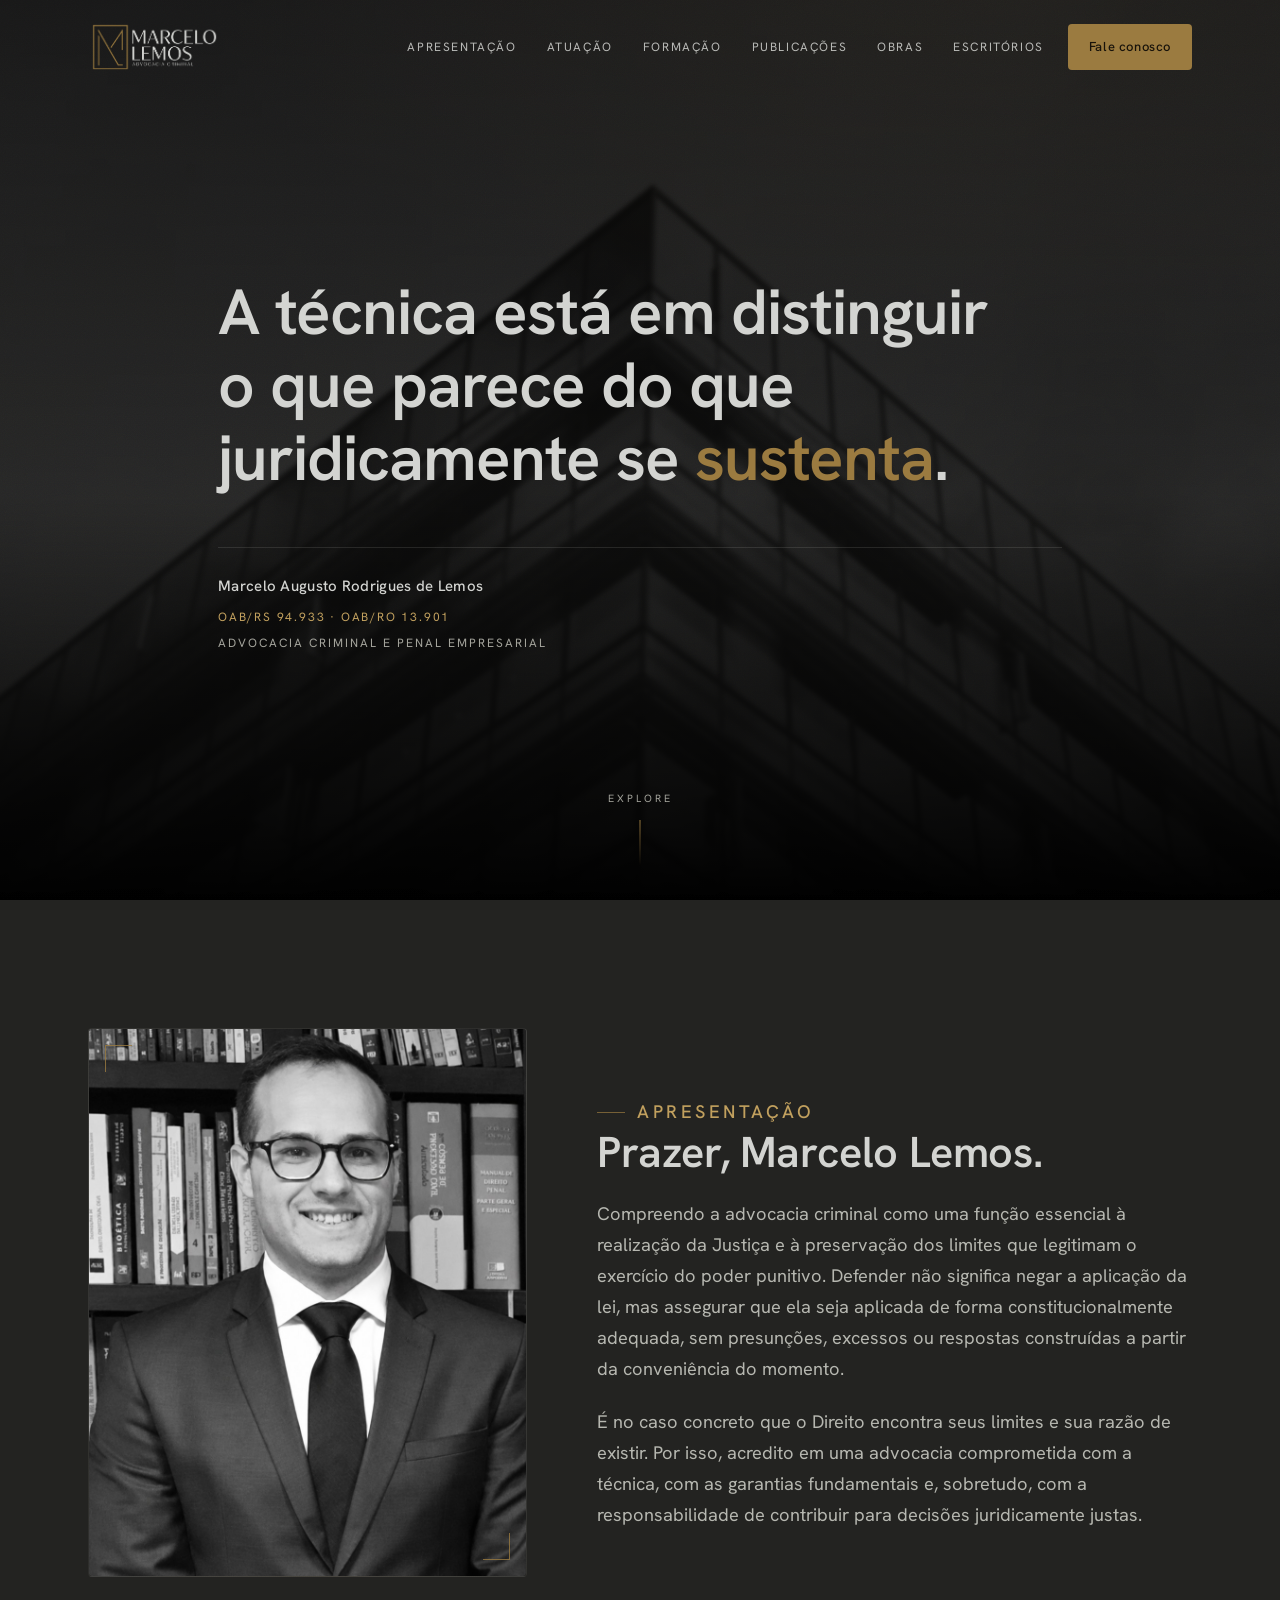
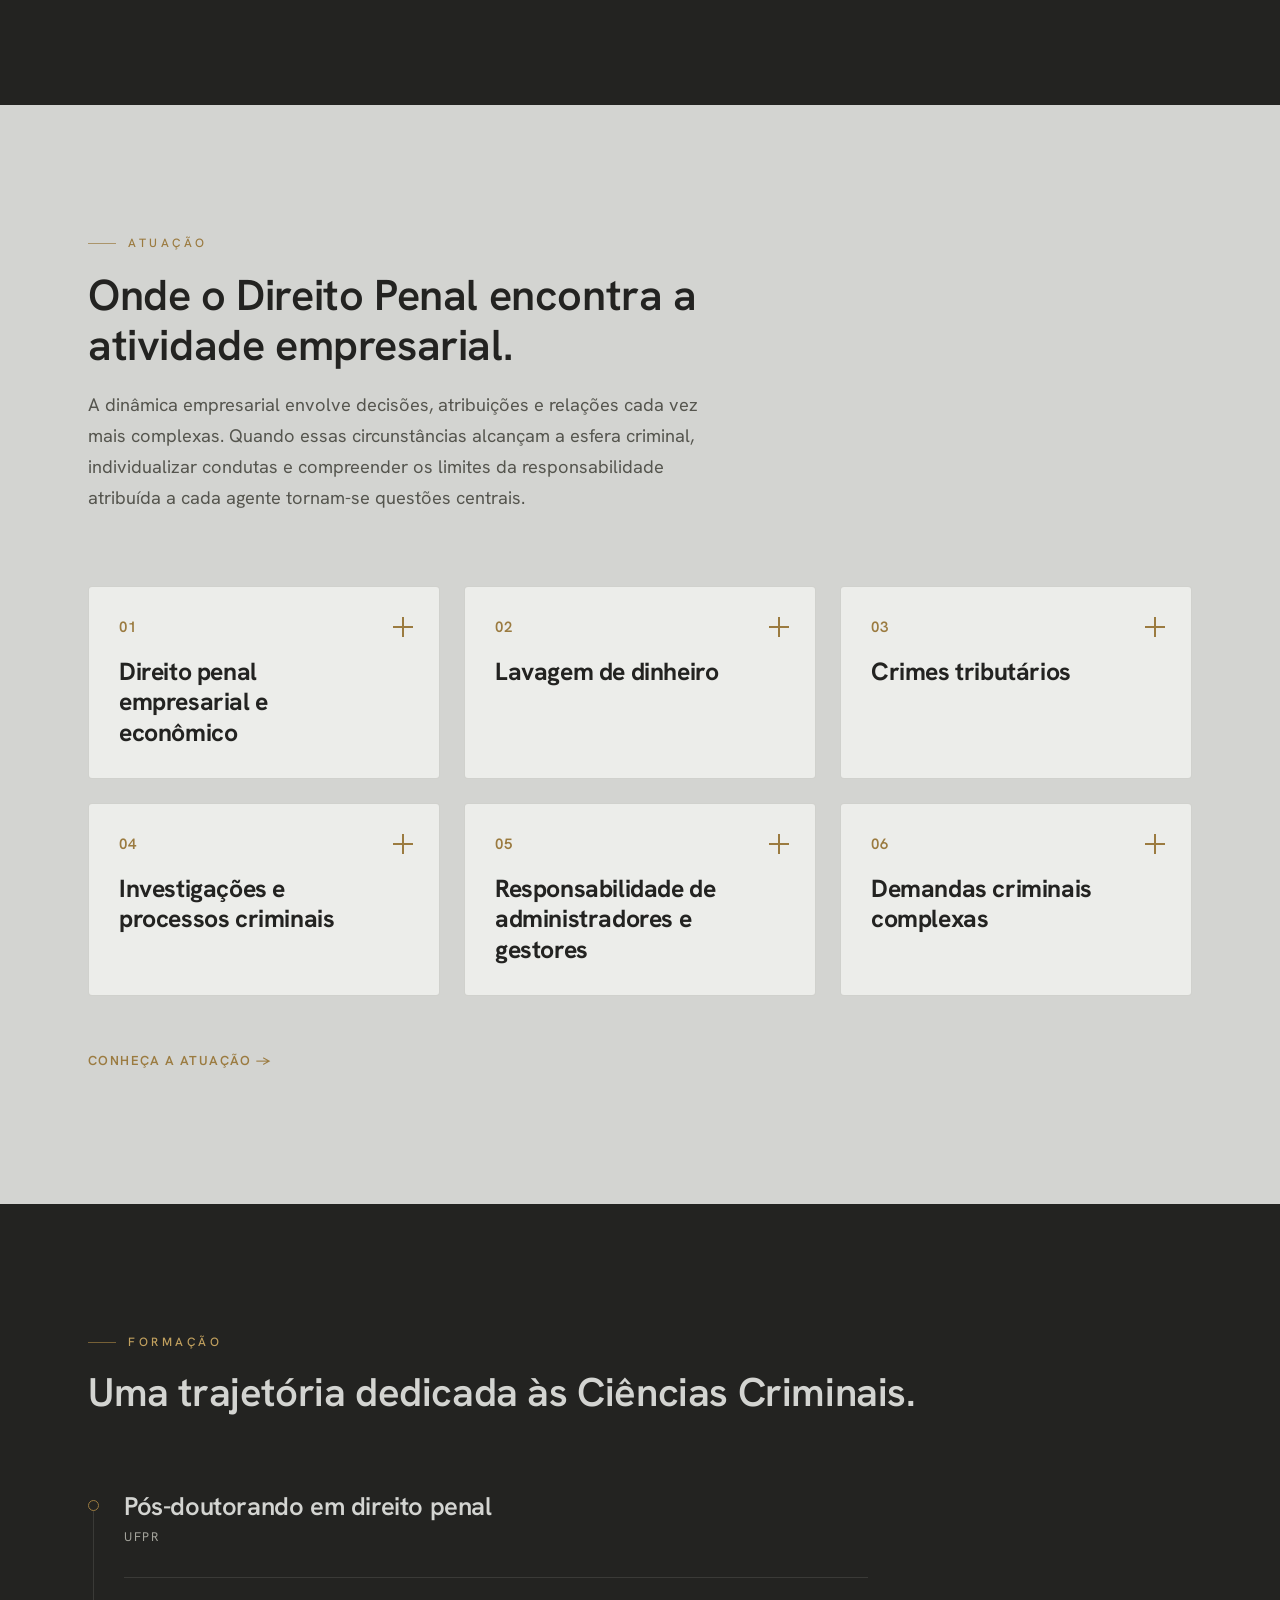
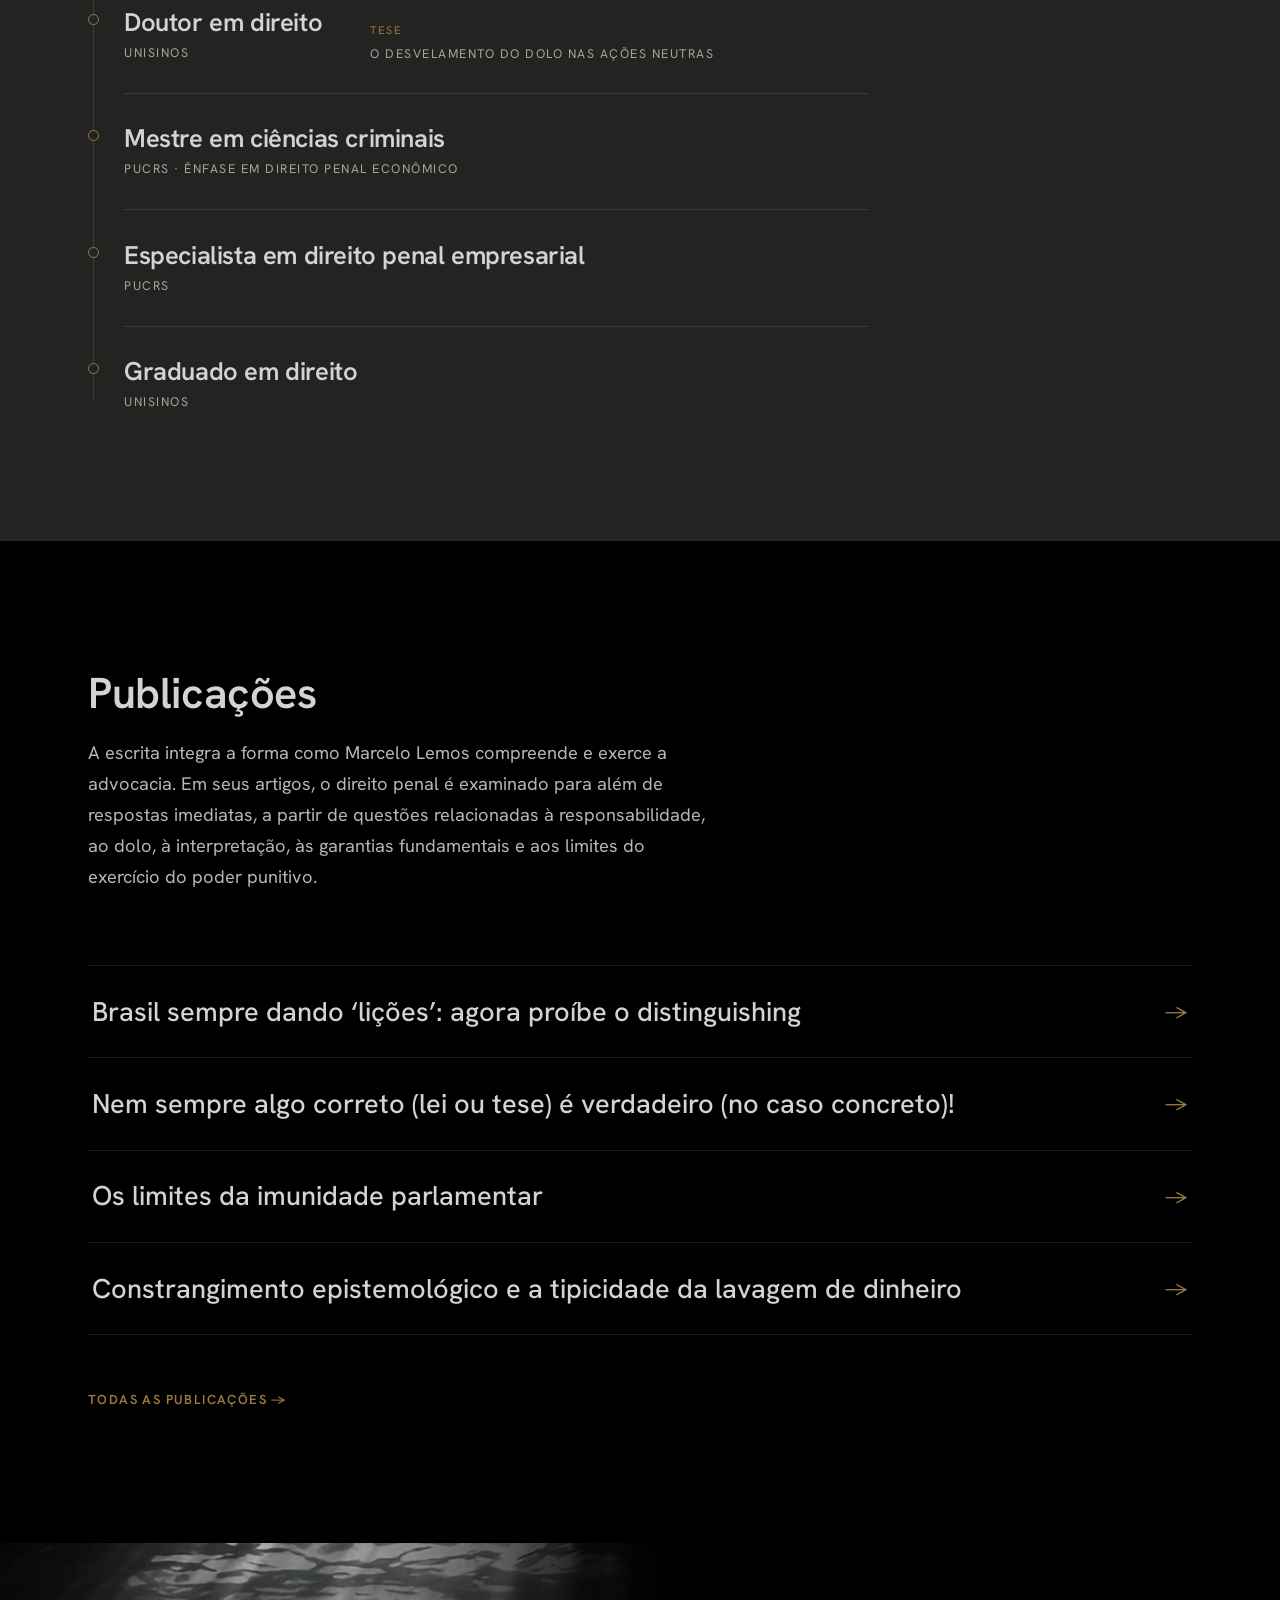
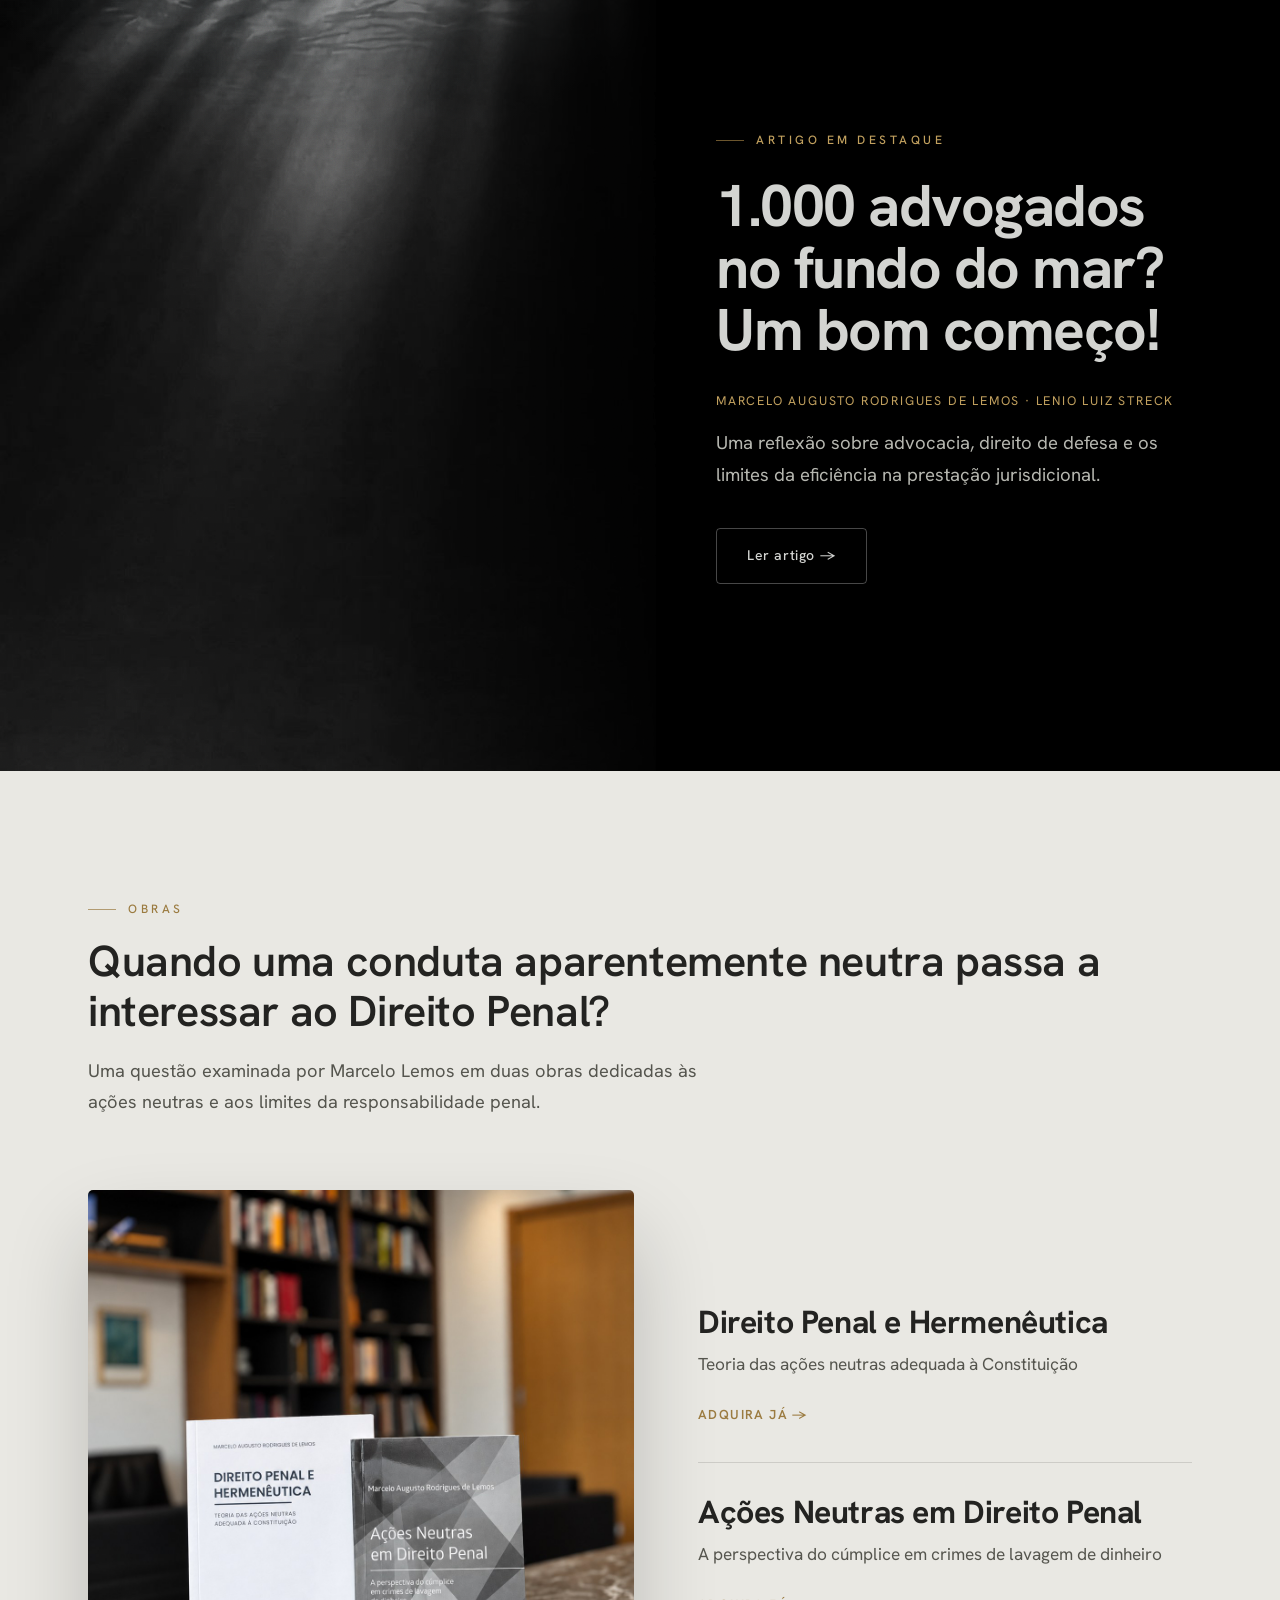
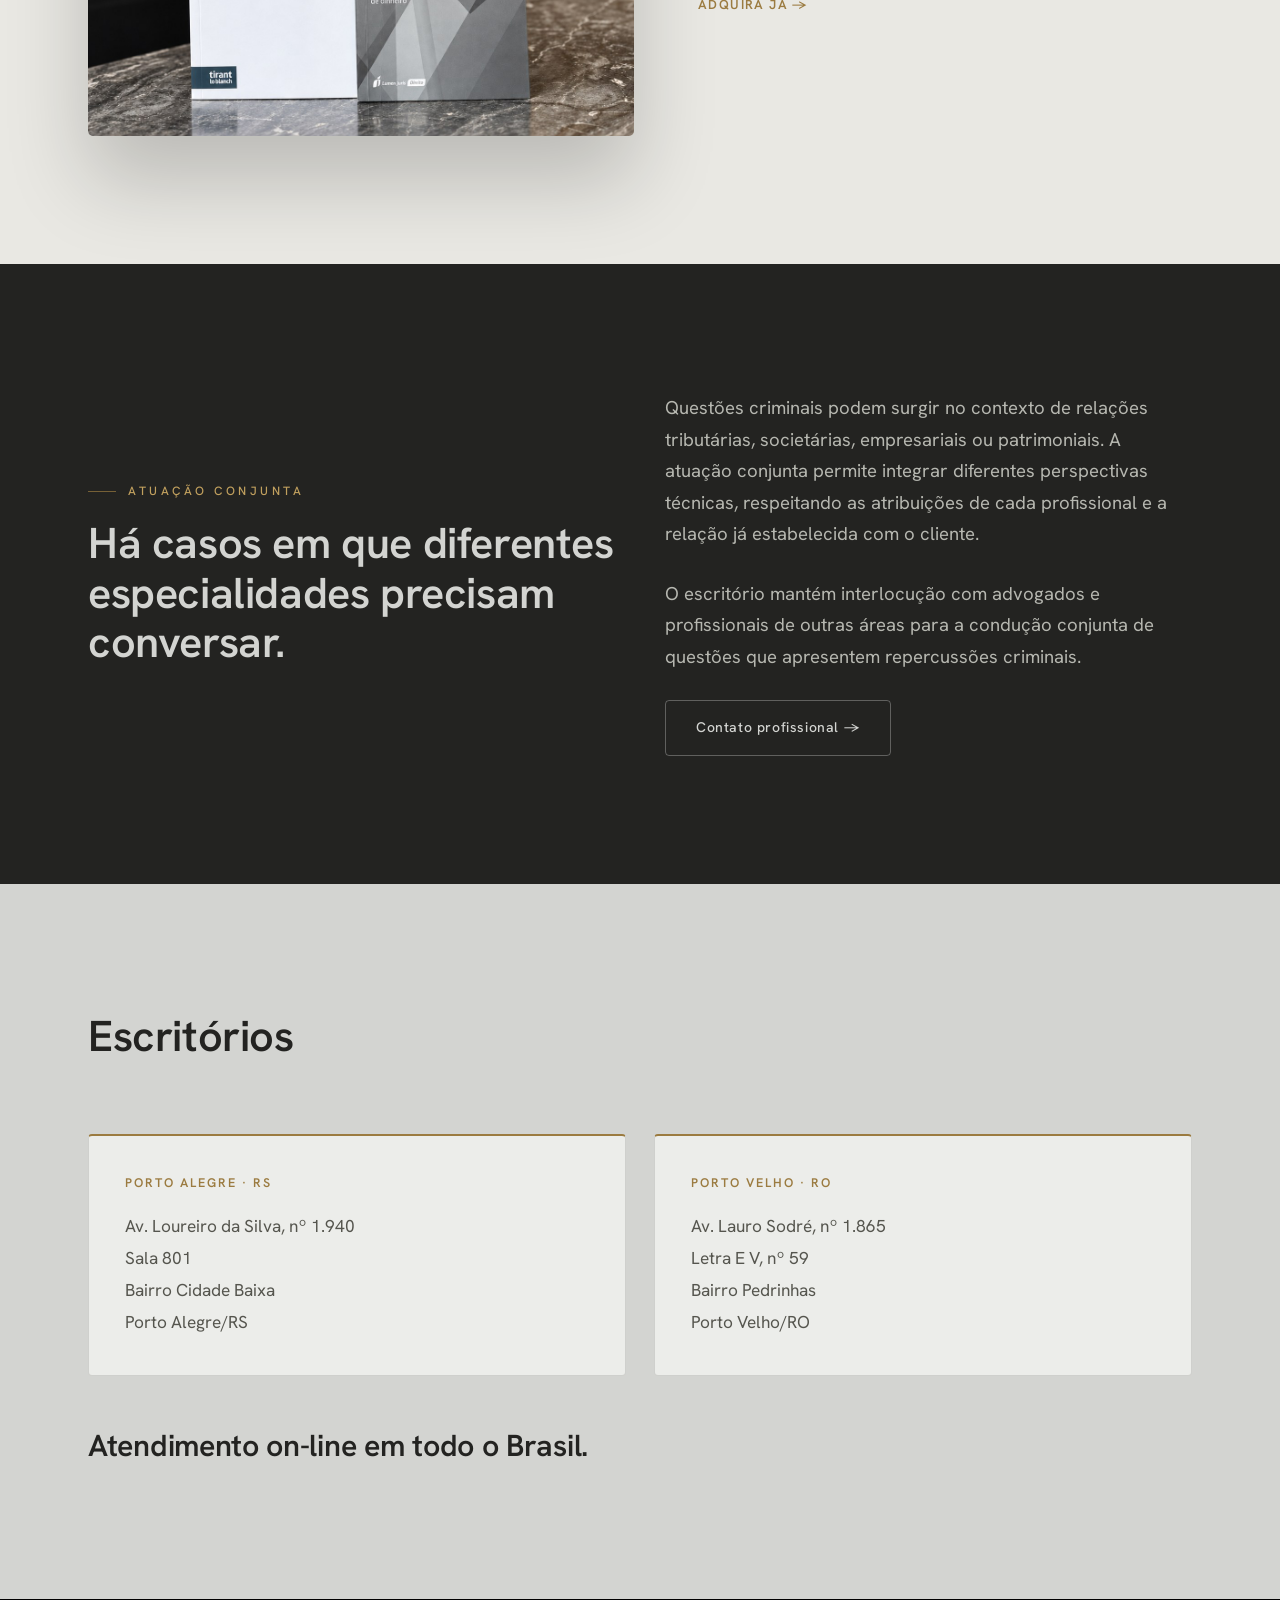
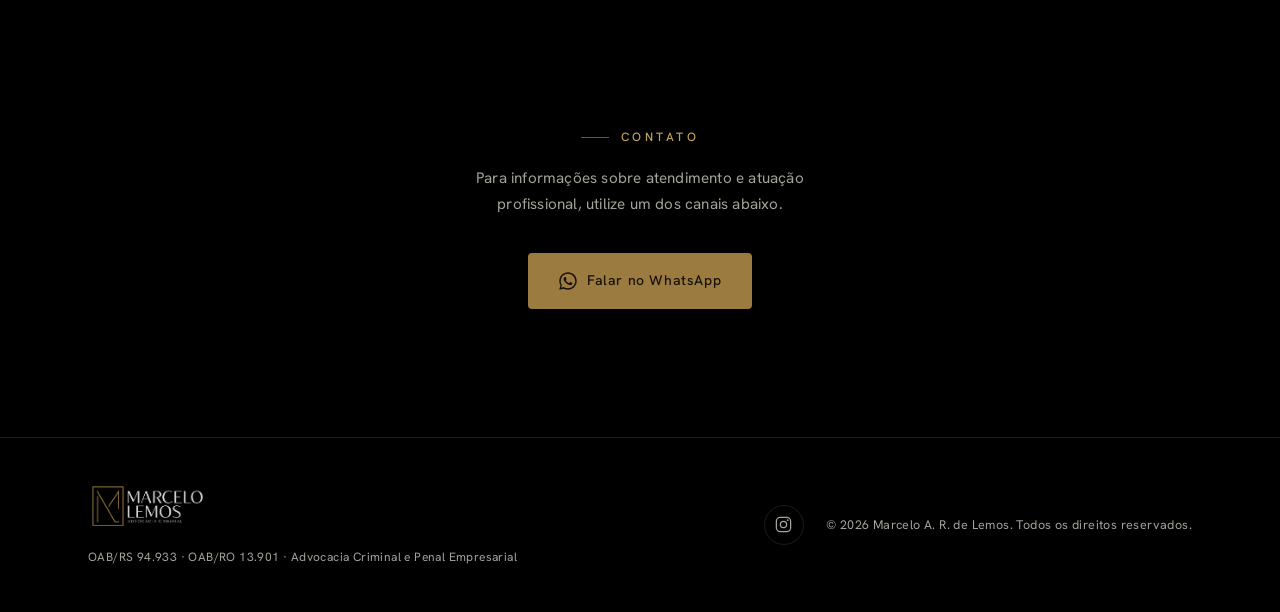
==== commit 2331bc36: "Thesis beside Unisinos, same small uppercase style Co-Authored-By: Claude Opus 4.8 <noreply@anthropi" ====
--- a/index.html
+++ b/index.html
@@ -188,12 +188,14 @@
           </article>
           <article class="fm-row" data-reveal>
             <span class="fm-node" aria-hidden="true"></span>
-            <div class="fm-content">
-              <h3>Doutor em direito</h3>
-              <p class="fm-inst">Unisinos</p>
+            <div class="fm-content fm-content--split">
+              <div class="fm-main">
+                <h3>Doutor em direito</h3>
+                <p class="fm-inst">Unisinos</p>
+              </div>
               <div class="fm-tese">
-                <p class="fm-tese-title">O desvelamento do dolo nas ações neutras</p>
                 <span class="fm-tese-label">Tese</span>
+                <span class="fm-tese-value">O desvelamento do dolo nas ações neutras</span>
               </div>
             </div>
           </article>
--- a/styles.css
+++ b/styles.css
@@ -441,9 +441,13 @@
 .fm-content h3 { font-size: clamp(1.3rem, 2.2vw, 1.6rem); font-weight: 600; color: var(--on-dark); }
 .fm-row--main .fm-content h3 { font-size: clamp(1.7rem, 3.2vw, 2.3rem); }
 .fm-inst { margin: 6px 0 0; font-family: var(--ui); font-size: 12.5px; letter-spacing: 1.5px; text-transform: uppercase; color: var(--on-dark-mut); }
-.fm-tese { margin-top: 16px; }
-.fm-tese-title { margin: 0; font-weight: 500; font-size: clamp(1.05rem, 1.9vw, 1.25rem); line-height: 1.3; color: var(--on-dark); }
-.fm-tese-label { display: block; margin-top: 5px; font-family: var(--ui); font-size: 12px; letter-spacing: 1.8px; text-transform: uppercase; color: var(--on-dark-mut); }
+.fm-content--split { display: grid; grid-template-columns: auto minmax(0, 1fr); gap: 48px; align-items: end; }
+.fm-tese { display: flex; flex-direction: column; gap: 5px; }
+.fm-tese-label { font-family: var(--ui); font-size: 11px; letter-spacing: 2px; text-transform: uppercase; color: var(--gold); }
+.fm-tese-value { font-family: var(--ui); font-size: 12.5px; letter-spacing: 1.5px; text-transform: uppercase; color: var(--on-dark-mut); line-height: 1.5; }
+@media (max-width: 720px) {
+  .fm-content--split { grid-template-columns: 1fr; gap: 14px; align-items: start; }
+}
 
 /* 05 — Publicações (lista de títulos) */
 .section-head--wide { max-width: 780px; }
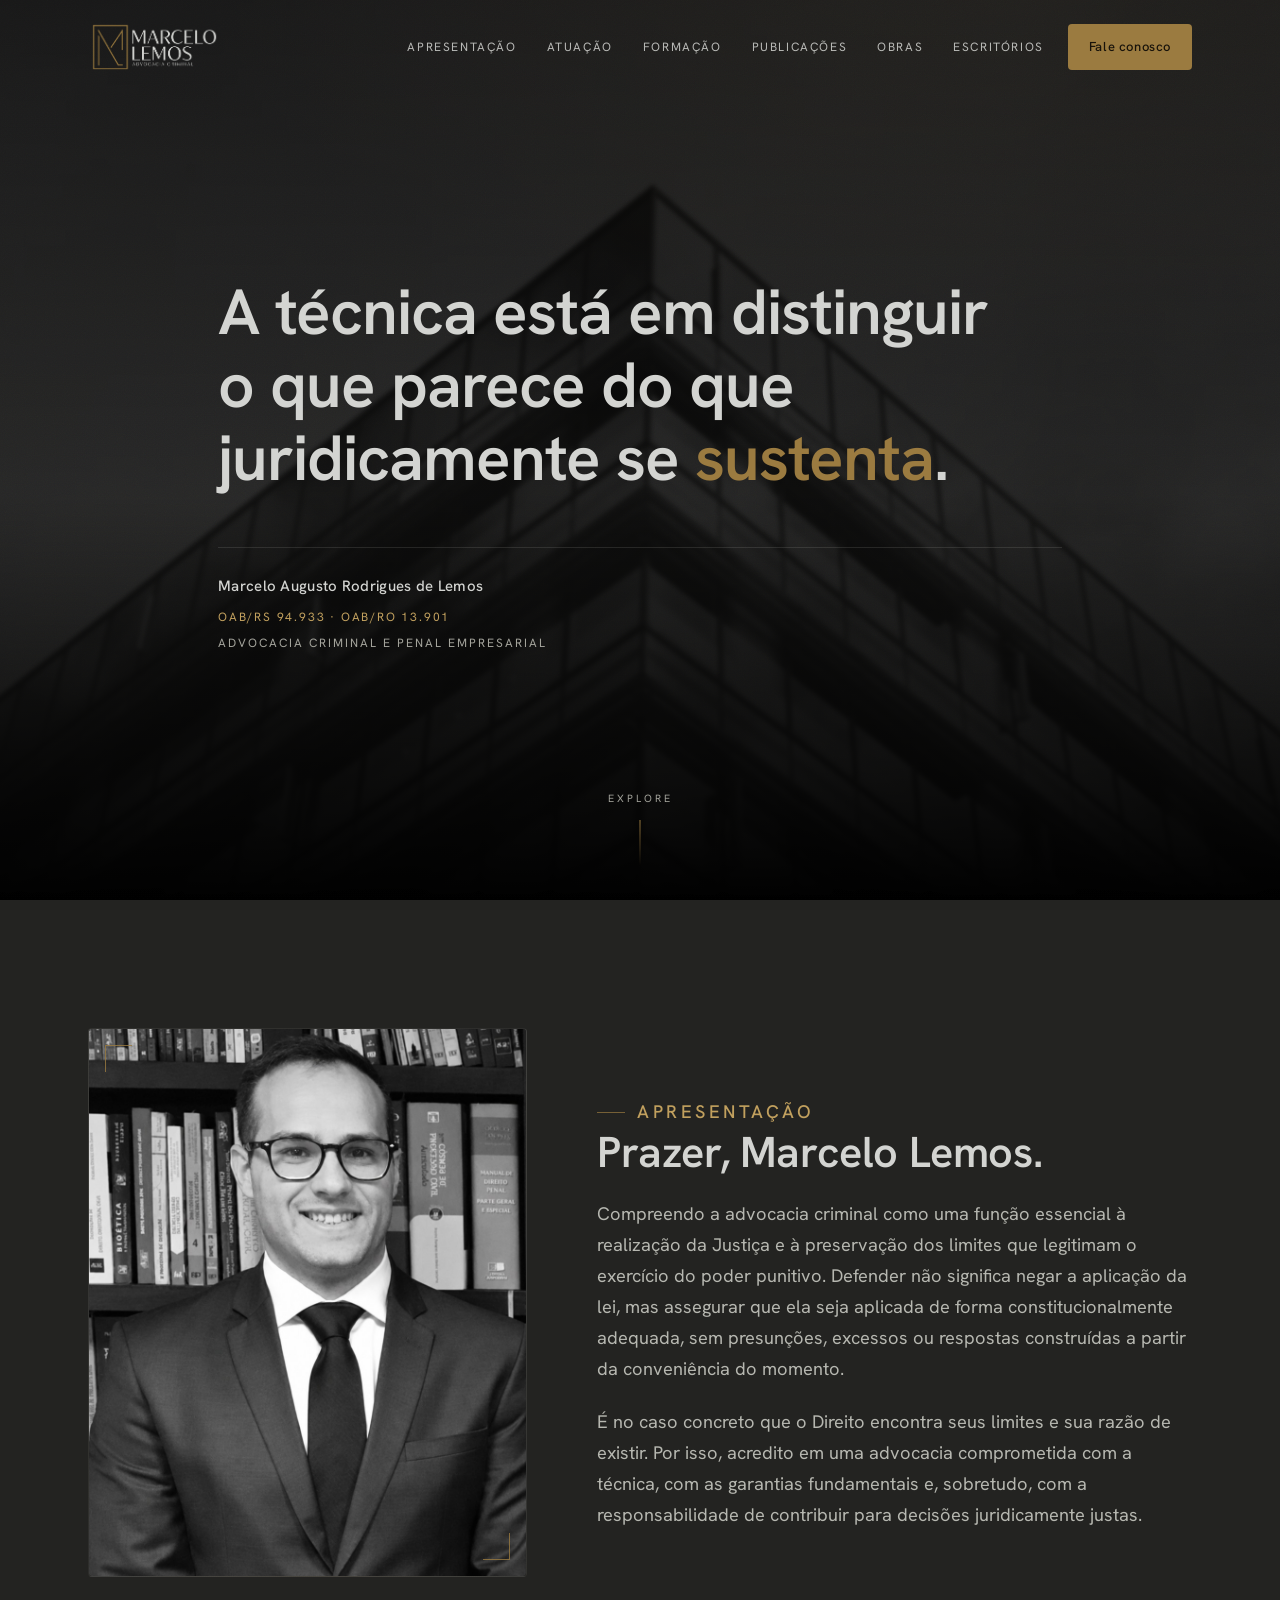
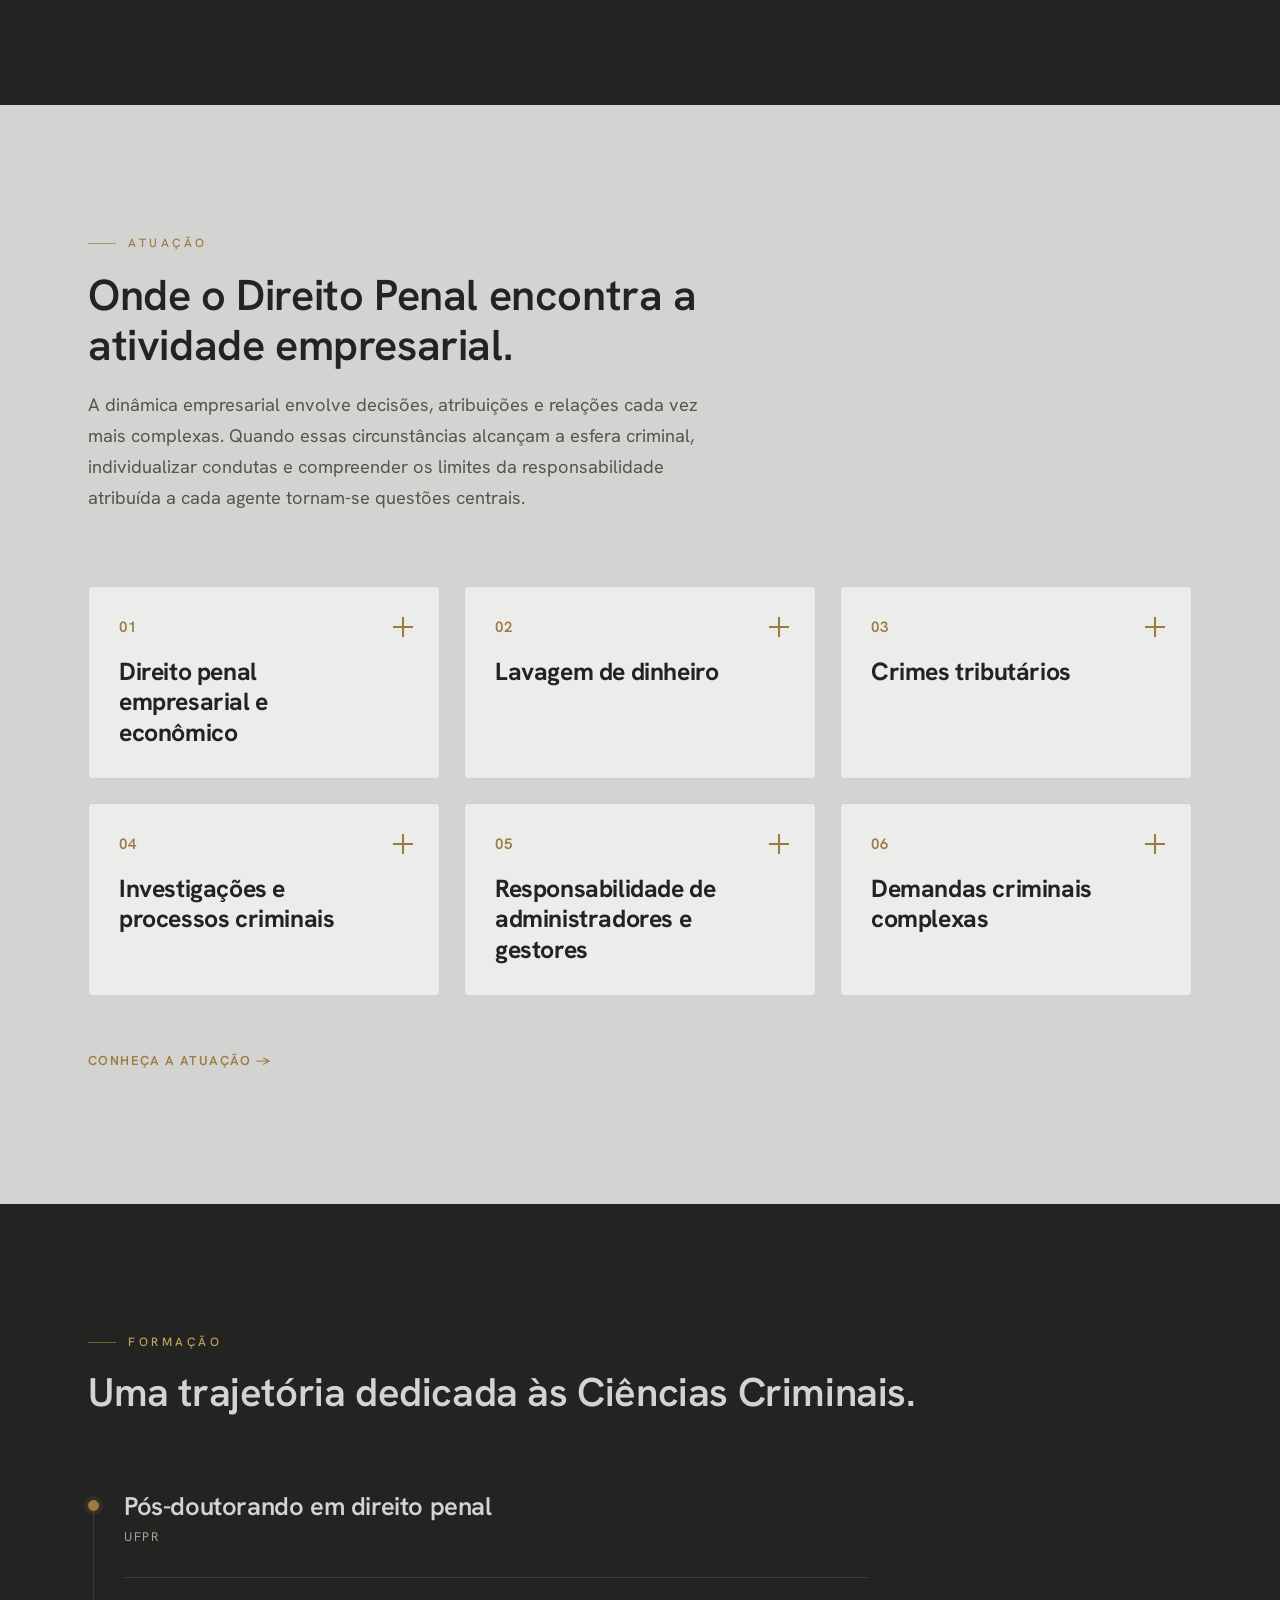
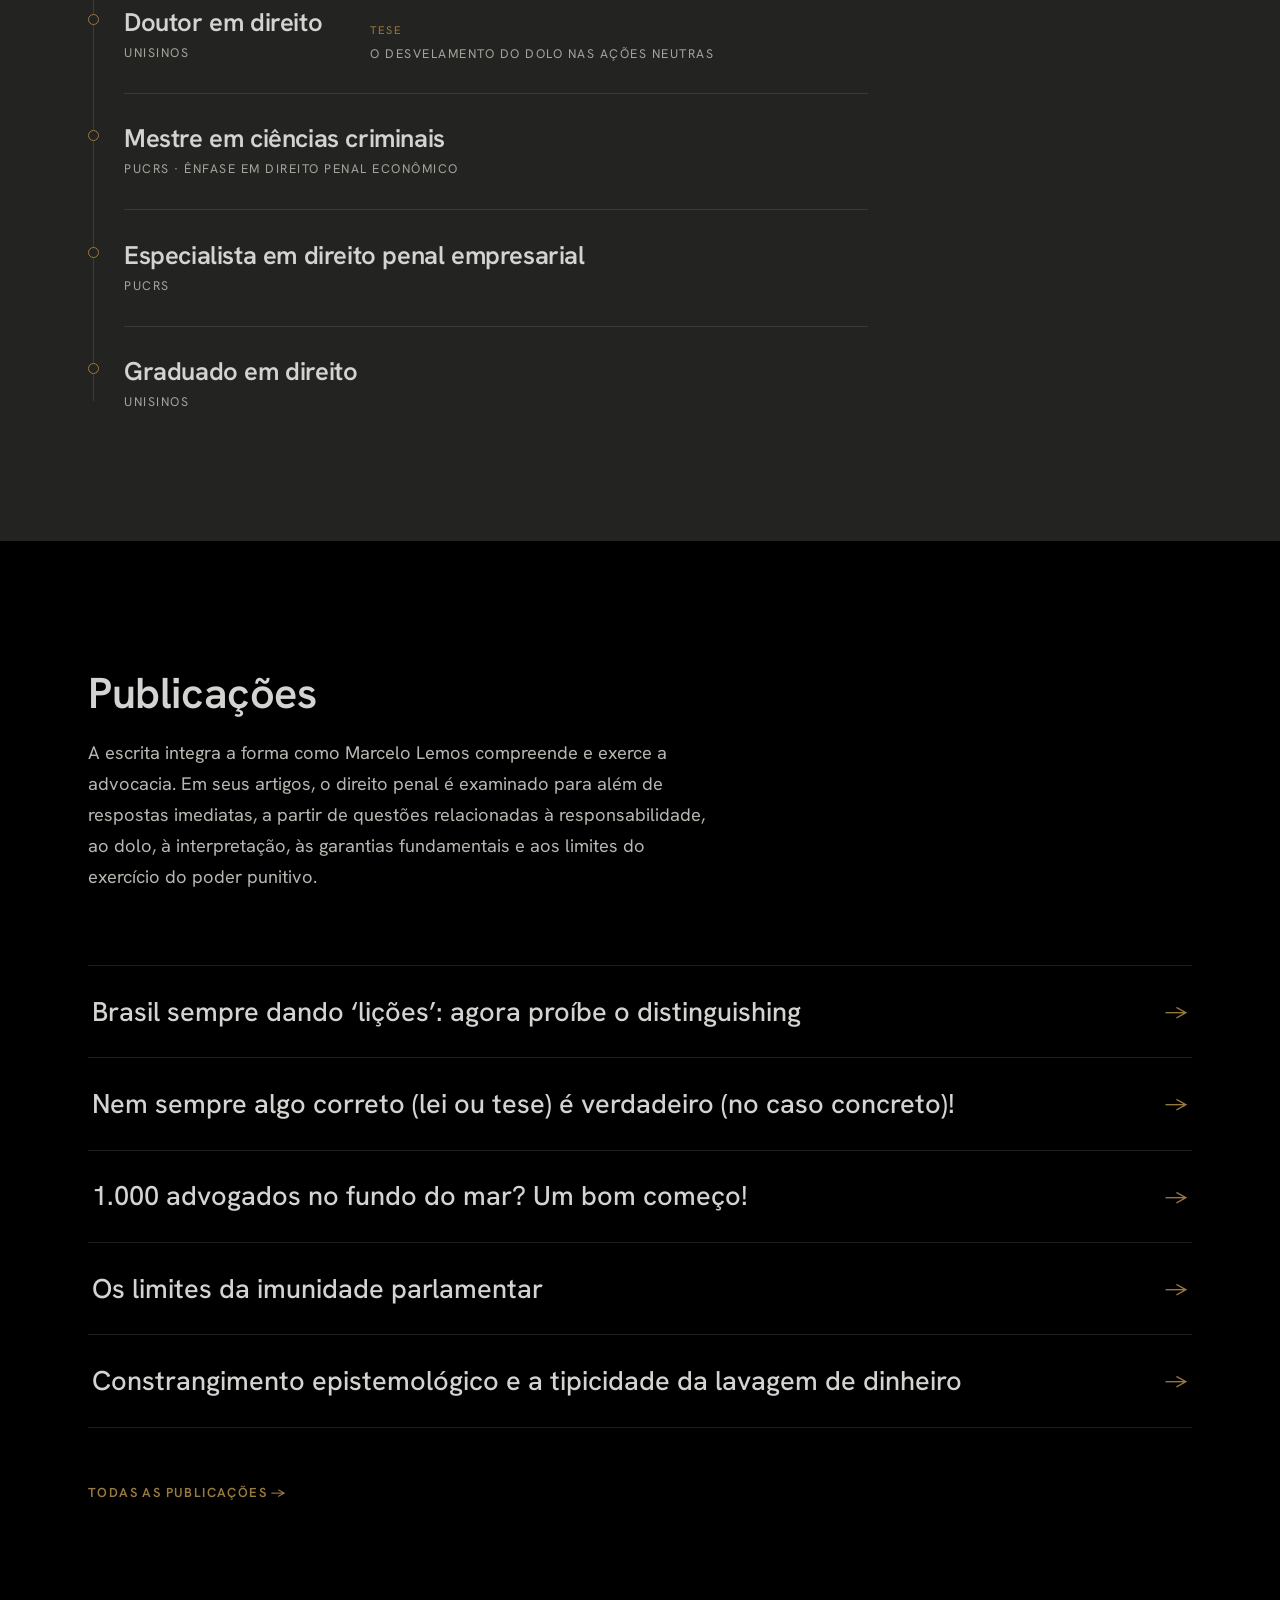
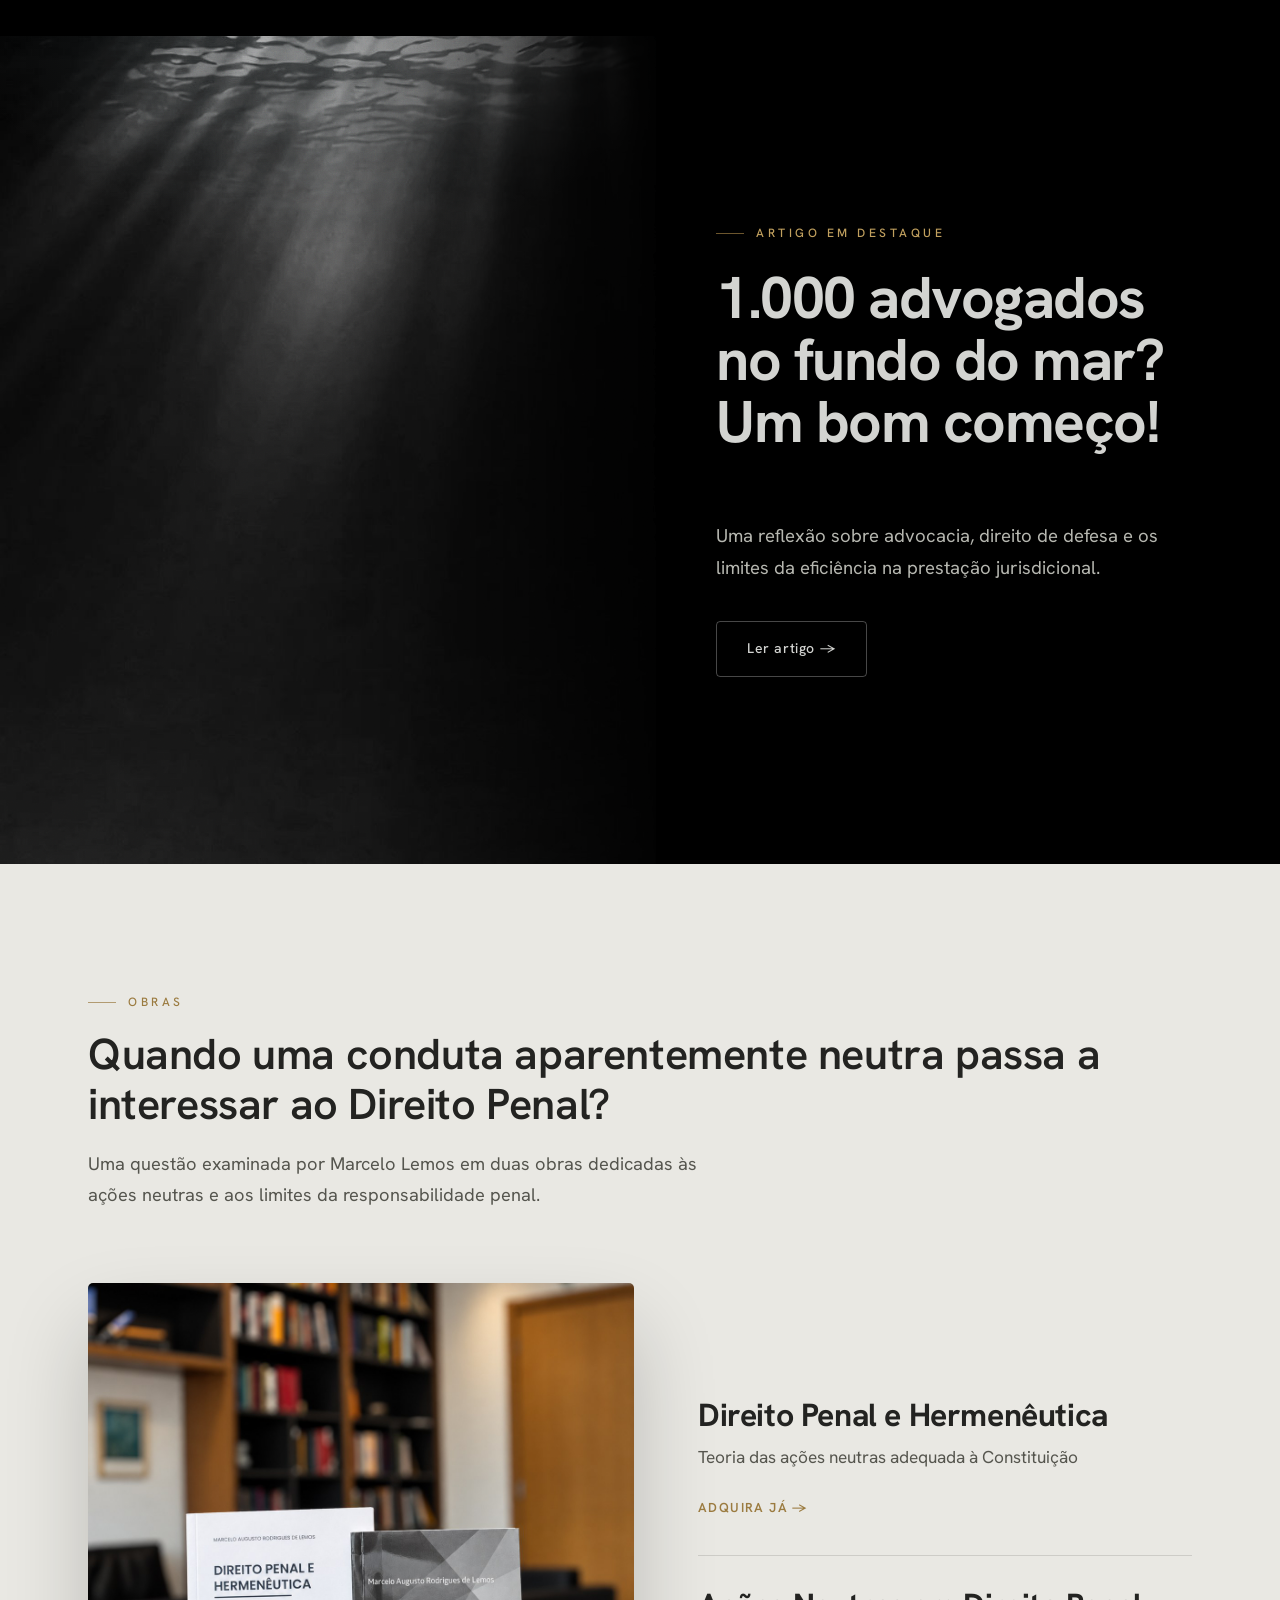
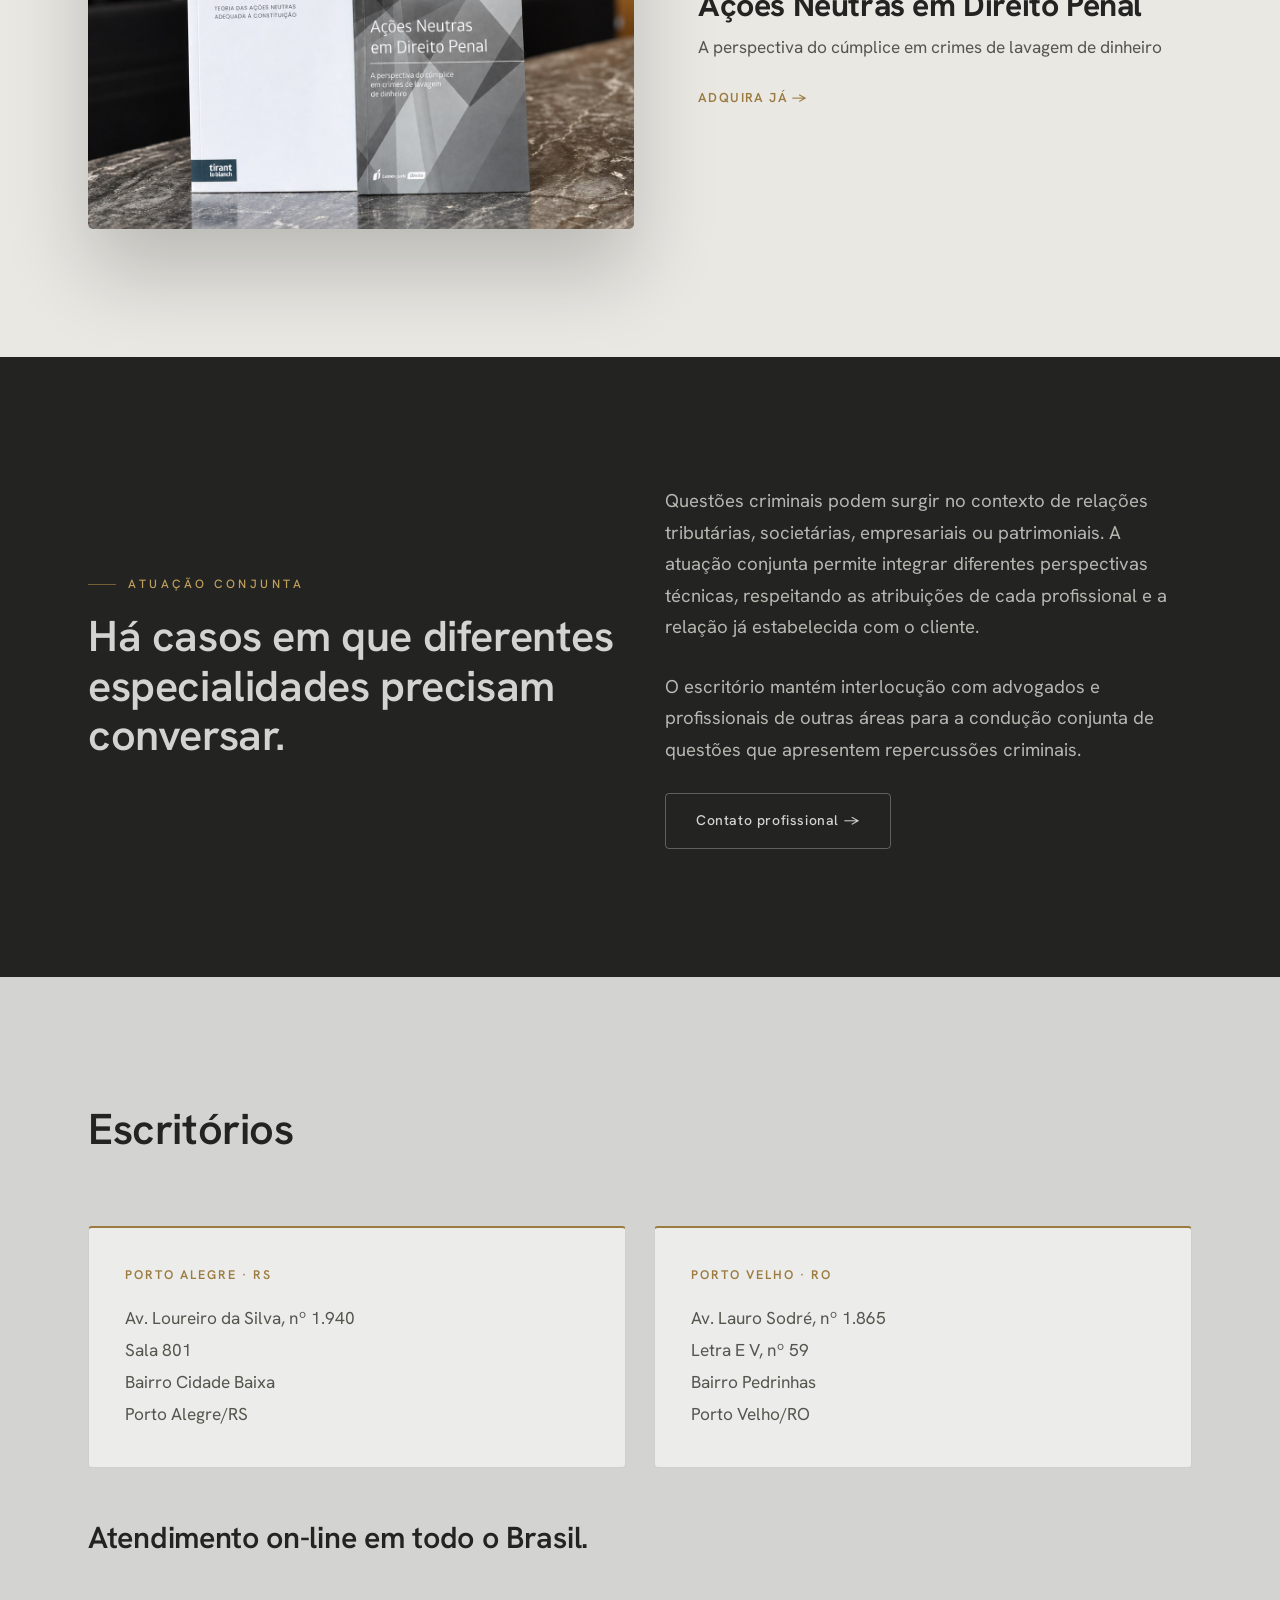
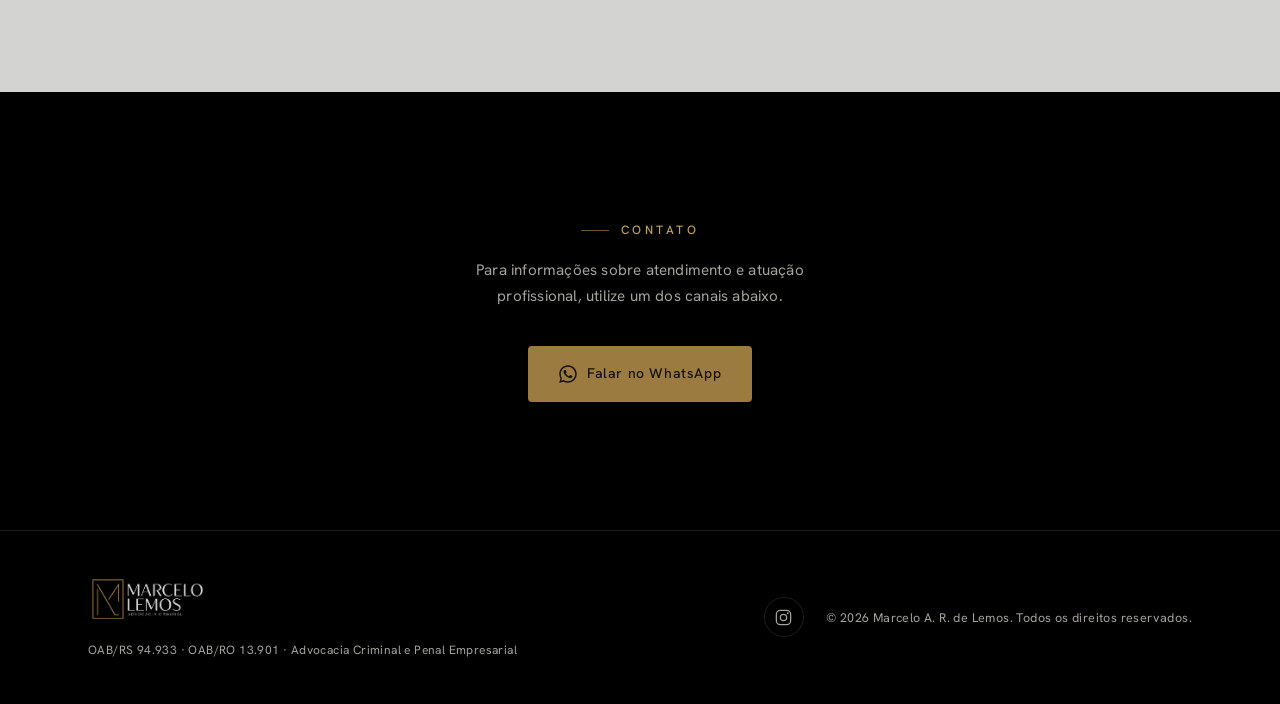
==== commit 51f117a5: "Publish '1.000 advogados no fundo do mar' full text; align reading header/body widths - New full rea" ====
--- a/index.html
+++ b/index.html
@@ -251,6 +251,12 @@
             </a>
           </li>
           <li>
+            <a href="pub-fundo-do-mar.html">
+              <span class="pub-title">1.000 advogados no fundo do mar? Um bom começo!</span>
+              <span class="pub-arrow" aria-hidden="true">→</span>
+            </a>
+          </li>
+          <li>
             <a href="pub-imunidade.html">
               <span class="pub-title">Os limites da imunidade parlamentar</span>
               <span class="pub-arrow" aria-hidden="true">→</span>
@@ -282,7 +288,7 @@
             Uma reflexão sobre advocacia, direito de defesa e os limites da eficiência
             na prestação jurisdicional.
           </p>
-          <a class="btn btn-outline-light" href="leitura.html?a=fundo-do-mar" data-reveal>Ler artigo →</a>
+          <a class="btn btn-outline-light" href="pub-fundo-do-mar.html" data-reveal>Ler artigo →</a>
         </div>
       </div>
     </section>
--- a/styles.css
+++ b/styles.css
@@ -436,7 +436,7 @@
 .fm-row:first-child { padding-top: 4px; }
 .fm-row:last-child { border-bottom: 0; padding-bottom: 0; }
 .fm-node { position: absolute; left: -36px; top: 36px; width: 11px; height: 11px; border-radius: 50%; border: 1px solid var(--gold); background: var(--bg); }
-.fm-row:first-child .fm-node { top: 12px; }
+.fm-row:first-child .fm-node { top: 12px; background: var(--gold); box-shadow: 0 0 0 4px rgba(155, 123, 64, 0.15); }
 .fm-row--main .fm-node { background: var(--gold); box-shadow: 0 0 0 4px rgba(155, 123, 64, 0.15); }
 .fm-content h3 { font-size: clamp(1.3rem, 2.2vw, 1.6rem); font-weight: 600; color: var(--on-dark); }
 .fm-row--main .fm-content h3 { font-size: clamp(1.7rem, 3.2vw, 2.3rem); }
@@ -544,7 +544,7 @@
 .reading-back { font-family: var(--ui); font-size: 13px; letter-spacing: 1px; color: var(--on-dark); }
 .reading-back:hover { color: var(--gold); }
 .reading-hero { background: linear-gradient(180deg, #000000, #232321); color: var(--on-dark); padding: 128px 0 70px; }
-.reading-hero .wrap { max-width: 820px; }
+.reading-hero .wrap { max-width: 720px; }
 .reading-hero .kicker { color: var(--gold-soft); }
 .reading-hero h1 { font-size: clamp(2rem, 4.8vw, 3.3rem); font-weight: 700; letter-spacing: -0.8px; line-height: 1.09; }
 .reading-hero .meta { margin-top: 22px; font-family: var(--ui); font-size: 12.5px; letter-spacing: 1.5px; color: var(--gold-soft); text-transform: uppercase; }
